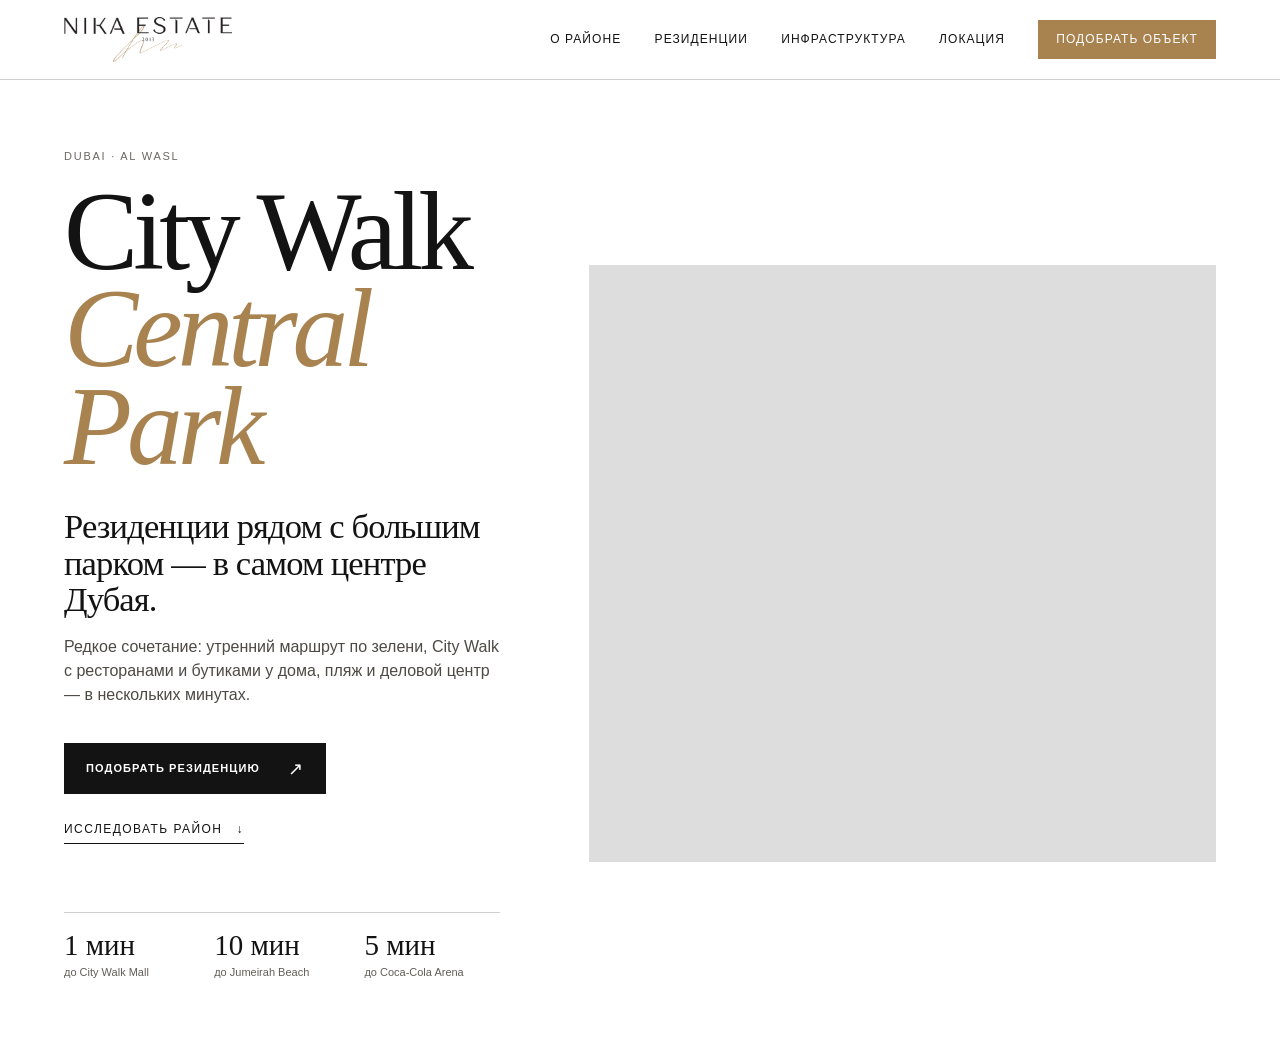
==== index.html @ 2b3dba14 "Publish City Walk + Central Park landing" ====
<html lang="ru"><head>
  <meta charset="UTF-8">
  <meta name="viewport" content="width=device-width, initial-scale=1.0">
  <meta name="description" content="City Walk + Central Park — подбор резиденций в центре Дубая от Nika Estate.">
  <title>City Walk + Central Park — Nika Estate</title>
  <style>@import url("https://fonts.googleapis.com/css2?family=Cormorant+Garamond:ital,wght@0,400;0,600;1,400&family=Inter:wght@400;600&display=swap");@font-face{font-family:Inter;src:url("assets/fonts/inter-regular.ttf") format("truetype");font-weight:400;font-display:swap}@font-face{font-family:Inter;src:url("assets/fonts/inter-semibold.ttf") format("truetype");font-weight:600;font-display:swap}@font-face{font-family:Cormorant;src:url("assets/fonts/cormorant-garamond-regular.ttf") format("truetype");font-weight:400;font-display:swap}@font-face{font-family:Cormorant;src:url("assets/fonts/cormorant-garamond-semibold.ttf") format("truetype");font-weight:600;font-display:swap}
:root{--ink:#131313;--paper:#fff;--sand:#f5f2ed;--gold:#a88350;--line:rgba(19,19,19,.2);--serif:Cormorant,Georgia,serif;--sans:Inter,Arial,sans-serif}*{box-sizing:border-box}html{scroll-behavior:smooth}body{margin:0;background:var(--paper);color:var(--ink);font-family:var(--sans);font-size:16px;line-height:1.5}.sr-only{position:absolute;width:1px;height:1px;margin:-1px;overflow:hidden;clip:rect(0,0,0,0)}.skip-link{position:fixed;top:-80px;left:20px;background:#000;color:#fff;padding:10px;z-index:1000}.skip-link:focus{top:20px}.site-header{height:80px;padding:0 clamp(22px,5vw,82px);border-bottom:1px solid var(--line);display:flex;align-items:center;justify-content:space-between;position:sticky;top:0;background:rgba(255,255,255,.96);backdrop-filter:blur(10px);z-index:20}.brand img{display:block;width:168px;height:auto}.site-nav{display:flex;align-items:center;gap:clamp(20px,2.6vw,42px)}.site-nav a{font-size:12px;line-height:1.1;color:var(--ink);text-decoration:none;text-transform:uppercase;letter-spacing:.09em}.site-nav .nav-cta{padding:13px 18px;background:var(--gold);color:#fff}.menu-toggle{display:none;background:transparent;border:0;width:44px;height:44px;padding:10px;cursor:pointer}.menu-toggle span:not(.sr-only){display:block;width:24px;height:1px;background:#111;margin:6px 0}.section-shell{padding-left:clamp(22px,5vw,82px);padding-right:clamp(22px,5vw,82px)}.hero{min-height:calc(100vh - 80px);display:grid;grid-template-columns:minmax(360px,.82fr) 1.18fr;gap:clamp(40px,7vw,124px);align-items:center;padding-top:68px;padding-bottom:68px}.eyebrow{font-size:11px;letter-spacing:.16em;text-transform:uppercase;margin:0 0 18px;color:#6c6863}.hero h1,.intro h2,.residences h2,.lifestyle h2,.family h2,.location h2,.consultation h2{font-family:var(--serif);font-weight:400;letter-spacing:-.045em;margin:0;line-height:.88}.hero h1{font-size:clamp(68px,8.7vw,156px)}h1 em,h2 em{font-style:italic;font-weight:400;color:var(--gold)}.hero-lead{font-family:var(--serif);font-size:clamp(27px,2.7vw,45px);line-height:1.05;max-width:650px;margin:32px 0 18px;letter-spacing:-.025em}.hero-text{max-width:510px;color:#4d4a46;margin:0}.hero-actions{display:flex;align-items:center;flex-wrap:wrap;gap:26px;margin-top:36px}.button{border:1px solid var(--ink);padding:16px 21px;display:inline-flex;gap:28px;align-items:center;justify-content:space-between;text-transform:uppercase;letter-spacing:.1em;font-size:11px;font-weight:600;text-decoration:none;transition:.25s}.button span{font-size:18px;font-weight:400;line-height:0}.button-dark{color:#fff;background:var(--ink)}.button-dark:hover{background:var(--gold);border-color:var(--gold)}.button-outline{color:var(--ink);background:transparent}.button-outline:hover{background:var(--ink);color:#fff}.text-link{font-size:12px;text-transform:uppercase;letter-spacing:.12em;text-decoration:none;color:var(--ink);border-bottom:1px solid var(--ink);padding-bottom:5px;display:inline-flex;gap:14px}.hero-facts{border-top:1px solid var(--line);display:grid;grid-template-columns:repeat(3,1fr);gap:15px;padding-top:17px;margin:68px 0 0;max-width:590px}.hero-facts div{padding-right:10px}.hero-facts dt{font-family:var(--serif);font-size:29px;line-height:1.1}.hero-facts dd{margin:4px 0 0;font-size:11px;color:#625e58;line-height:1.25}.hero-media{aspect-ratio:1.05/1;position:relative;overflow:hidden;background:#ddd}.hero-image{position:absolute;inset:0;margin:0;opacity:0;transition:opacity .6s ease}.hero-image.is-active{opacity:1}.hero-image img,.quote-image img,.lifestyle-image img,.family-image img{width:100%;height:100%;display:block;object-fit:cover}.image-counter{position:absolute;bottom:28px;left:30px;color:#fff;display:flex;align-items:center;gap:10px;font-family:var(--serif);font-size:19px;text-shadow:0 1px 12px #000}.image-counter i{width:45px;height:1px;background:#fff}.gallery-controls{position:absolute;right:20px;bottom:20px;display:flex;gap:7px}.gallery-button{border:0;background:#fff;color:#111;width:48px;height:48px;font-size:22px;cursor:pointer;transition:.2s}.gallery-button:hover{background:var(--gold);color:#fff}.quick-links{border-top:1px solid var(--line);border-bottom:1px solid var(--line);display:grid;grid-template-columns:repeat(4,1fr);padding:0 clamp(22px,5vw,82px)}.quick-links a{min-height:98px;border-right:1px solid var(--line);padding:20px 20px 20px 0;display:flex;gap:11px;align-items:flex-end;color:var(--ink);text-decoration:none;font-size:13px}.quick-links a:first-child{border-left:1px solid var(--line);padding-left:20px}.quick-links span{color:var(--gold);align-self:flex-start;font-family:var(--serif);font-size:20px}.quick-links b{margin-left:auto;font-size:18px;font-weight:400}.intro{display:grid;grid-template-columns:25% 1fr;gap:20px;padding-top:150px;padding-bottom:150px}.section-index{font-family:var(--serif);font-size:25px;line-height:1;color:var(--gold)}.section-index span{font-family:var(--sans);font-size:10px;letter-spacing:.14em;text-transform:uppercase;color:#6c6863;margin-left:8px}.intro-content h2{font-size:clamp(54px,6.5vw,105px);max-width:980px}.intro-columns{display:grid;grid-template-columns:1fr 1fr;gap:40px;max-width:760px;margin:46px 0 36px}.intro-columns p{margin:0;font-size:16px;color:#4d4a46}.visual-quote{background:var(--sand);display:grid;grid-template-columns:1.15fr .85fr;padding:0}.quote-image{min-height:620px}.quote-copy{padding:clamp(50px,8vw,125px) clamp(27px,6vw,108px);display:flex;flex-direction:column;justify-content:center}.quote-copy blockquote{font-family:var(--serif);font-size:clamp(36px,4vw,62px);line-height:.98;letter-spacing:-.035em;margin:0 0 30px}.quote-copy>p:last-child{max-width:390px;color:#57524c}.residences{padding-top:150px;padding-bottom:130px}.section-topline{display:grid;grid-template-columns:25% 1fr;gap:20px;margin-bottom:50px}.section-topline>p{max-width:510px;margin:0;color:#4d4a46;font-size:15px}.residences-heading{display:flex;align-items:flex-end;justify-content:space-between;gap:25px;margin-bottom:60px}.residences h2{font-size:clamp(56px,7vw,112px)}.residence-list{border-top:1px solid var(--ink)}.residence-card{border-bottom:1px solid var(--line)}.residence-toggle{width:100%;border:0;background:#fff;padding:24px 2px;display:grid;grid-template-columns:9% 1fr auto;align-items:center;text-align:left;color:var(--ink);cursor:pointer}.residence-number{font-family:var(--serif);font-size:23px;color:var(--gold)}.residence-name{font-family:var(--serif);font-size:clamp(32px,3.7vw,55px);letter-spacing:-.035em}.residence-arrow{font-size:28px;transform:rotate(-45deg);transition:.25s}.open .residence-arrow{transform:rotate(0)}.residence-details{display:none;grid-template-columns:1.2fr 1fr auto;gap:38px;padding:0 0 31px 9%;color:#504c47}.open .residence-details{display:grid}.residence-details p{margin:0;max-width:435px}.residence-details ul{margin:0;padding:0;list-style:none;font-size:13px}.residence-details li{padding:0 0 9px 15px;position:relative}.residence-details li:before{content:'—';position:absolute;left:0;color:var(--gold)}.residence-details a{font-size:11px;text-transform:uppercase;letter-spacing:.12em;align-self:start;color:var(--ink);text-decoration:none;border-bottom:1px solid var(--ink);padding-bottom:5px;white-space:nowrap}.availability-note{font-size:12px;color:#716c65;margin:24px 0 0;max-width:540px}.lifestyle{background:var(--ink);color:#fff;display:grid;grid-template-columns:1fr 1fr}.lifestyle-image{min-height:750px}.lifestyle-panel{padding:clamp(48px,7vw,116px) clamp(22px,7vw,116px)}.lifestyle-panel .section-index span{color:#b8b4ae}.lifestyle h2{font-size:clamp(55px,5.4vw,88px);margin:73px 0 29px}.lifestyle-panel>p{color:#d4d0ca;max-width:480px}.amenity-grid{border-top:1px solid rgba(255,255,255,.3);margin-top:58px}.amenity-grid>div{display:grid;grid-template-columns:40px 1fr;column-gap:12px;padding:17px 0;border-bottom:1px solid rgba(255,255,255,.3)}.amenity-grid span{font-family:var(--serif);color:#d3b585;font-size:21px;grid-row:span 2}.amenity-grid b{font-weight:400;font-size:15px}.amenity-grid p{grid-column:2;margin:5px 0 0;font-size:12px;color:#c7c2bd;line-height:1.45}.family{display:grid;grid-template-columns:.95fr 1.05fr;gap:clamp(40px,8vw,130px);padding-top:150px;padding-bottom:150px;align-items:center}.family h2{font-size:clamp(56px,6vw,98px);margin:0 0 32px}.family-copy>p:not(.eyebrow){max-width:470px;color:#4d4a46}.family-copy .text-link{margin-top:25px}.family-image{aspect-ratio:1/.88}.location{background:var(--sand);padding-top:120px;padding-bottom:0}.location-title h2{font-size:clamp(55px,6vw,100px);max-width:850px}.journey-grid{display:grid;grid-template-columns:repeat(4,1fr);margin:70px 0 80px;border-top:1px solid var(--line);border-bottom:1px solid var(--line)}.journey-grid article{min-height:160px;border-right:1px solid var(--line);padding:19px}.journey-grid article:first-child{border-left:1px solid var(--line)}.journey-grid span{font-family:var(--serif);color:var(--gold);font-size:21px;display:block;margin-bottom:25px}.journey-grid strong{display:block;font-family:var(--serif);font-size:29px;line-height:1}.journey-grid p{font-size:12px;margin:6px 0 0;color:#5c5751}.location-map{height:440px;position:relative;overflow:hidden;background:#d4d0c8;margin:0;color:var(--ink);isolation:isolate;background-image:linear-gradient(30deg,transparent 48%,rgba(255,255,255,.32) 49%,rgba(255,255,255,.32) 51%,transparent 52%),linear-gradient(115deg,transparent 49%,rgba(255,255,255,.27) 50%,rgba(255,255,255,.27) 51%,transparent 52%)}.map-orbit{position:absolute;border:1px solid rgba(19,19,19,.25);border-radius:50%;z-index:-1}.orbit-one{width:480px;height:480px;left:29%;top:-87px}.orbit-two{width:770px;height:770px;left:13%;top:-233px}.map-point{position:absolute;font-size:11px;letter-spacing:.08em;text-transform:uppercase;text-align:center}.map-point:after{content:'';width:5px;height:5px;border-radius:100%;background:var(--gold);display:block;margin:9px auto}.map-point.central{left:47%;top:41%;font-family:var(--serif);font-size:31px;letter-spacing:-.03em;text-transform:none;line-height:.95}.map-point.central i{width:24px;height:24px;border:1px solid var(--gold);border-radius:50%;display:block;margin:15px auto}.map-point.central:after{display:none}.map-point.downtown{top:12%;left:61%}.map-point.difc{top:30%;left:75%}.map-point.beach{top:59%;left:18%}.map-point.airport{top:70%;left:69%}.map-caption{position:absolute;bottom:17px;left:20px;font-size:10px;color:#5e5a54}.consultation{display:grid;grid-template-columns:1fr .82fr;gap:clamp(40px,8vw,160px);padding-top:150px;padding-bottom:150px}.consultation h2{font-size:clamp(54px,5.5vw,90px);margin-bottom:36px}.consultation-intro>p:not(.eyebrow){max-width:520px;color:#4d4a46}.consultation-list{padding:28px 0 0;margin:35px 0 0;border-top:1px solid var(--line);list-style:none;max-width:510px}.consultation-list li{border-bottom:1px solid var(--line);padding:12px 0;font-size:13px}.consultation-list li:before{content:'↘';color:var(--gold);margin-right:11px}.request-form{background:var(--sand);padding:clamp(28px,4vw,55px);align-self:start}.form-label{font-family:var(--serif);font-size:36px;letter-spacing:-.03em;margin:0 0 32px}.request-form label{font-size:11px;letter-spacing:.1em;text-transform:uppercase;display:block;margin:17px 0;color:#625d57}.request-form input,.request-form select{font-family:var(--sans);font-size:15px;color:var(--ink);width:100%;display:block;border:0;border-bottom:1px solid var(--line);background:transparent;padding:12px 0 10px;border-radius:0;outline:none}.request-form input:focus,.request-form select:focus{border-bottom-color:var(--gold)}.request-form select{appearance:auto}.form-submit{width:100%;border:0;margin-top:28px;cursor:pointer}.form-note{font-size:10px;color:#77716a;line-height:1.4;margin:17px 0 0}.form-success{min-height:24px;margin:16px 0 0;color:#71603d;font-size:13px}.site-footer{border-top:1px solid var(--line);padding:35px clamp(22px,5vw,82px);display:grid;grid-template-columns:1fr 1fr auto;gap:20px;align-items:center}.site-footer img{width:170px}.site-footer p{font-size:12px;color:#625d57;margin:0}.site-footer a{font-size:11px;text-transform:uppercase;letter-spacing:.12em;color:var(--ink);text-decoration:none}.mobile-request{display:none}
@media(max-width:900px){.site-header{height:68px}.site-nav{gap:18px}.site-nav a{font-size:10px}.hero{grid-template-columns:1fr;gap:42px;padding-top:40px}.hero-copy{order:2}.hero-media{order:1;aspect-ratio:1.1/1}.hero-facts{margin-top:44px}.intro,.section-topline{grid-template-columns:1fr;gap:28px}.intro{padding-top:100px;padding-bottom:100px}.visual-quote,.lifestyle,.family,.consultation{grid-template-columns:1fr}.quote-image{min-height:440px}.quote-copy{min-height:450px}.lifestyle-image{min-height:510px}.lifestyle-panel{padding-top:80px;padding-bottom:80px}.family{padding-top:100px;padding-bottom:100px}.family-copy{order:2}.family-image{order:1}.residences{padding-top:100px;padding-bottom:100px}.section-topline{margin-bottom:38px}.residence-details{grid-template-columns:1fr 1fr;padding-left:9%;padding-right:10px}.residence-details a{grid-column:1/-1}.journey-grid{grid-template-columns:1fr 1fr}.journey-grid article:nth-child(3){border-left:1px solid var(--line)}.consultation{padding-top:100px;padding-bottom:100px}.site-footer{grid-template-columns:1fr auto}.site-footer p{display:none}}
@media(max-width:640px){body{padding-bottom:67px}.site-header{padding:0 20px}.brand img{width:138px}.menu-toggle{display:block}.site-nav{position:absolute;left:0;right:0;top:67px;background:#fff;border-bottom:1px solid var(--line);display:none;padding:20px;flex-direction:column;align-items:stretch;gap:0}.site-nav.is-open{display:flex}.site-nav a{padding:14px 0;border-bottom:1px solid var(--line);font-size:11px}.site-nav .nav-cta{text-align:center;margin-top:15px;border:0}.section-shell{padding-left:20px;padding-right:20px}.hero{min-height:auto;padding-top:22px;padding-bottom:65px;gap:31px}.hero-media{margin:0 -20px;aspect-ratio:.95/1}.hero-copy{display:flex;flex-direction:column}.hero-copy .eyebrow{order:-1}.hero h1{font-size:70px}.hero-lead{font-size:31px;margin-top:25px}.hero-text{font-size:14px;line-height:1.5}.hero-actions{margin-top:27px;gap:20px}.button{width:100%;padding:16px 18px}.text-link{font-size:10px}.hero-facts{margin-top:37px}.hero-facts dt{font-size:25px}.hero-facts dd{font-size:10px}.image-counter{left:21px;bottom:19px}.gallery-controls{right:13px;bottom:13px}.gallery-button{width:44px;height:44px}.quick-links{display:flex;overflow-x:auto;padding:0 20px;scroll-snap-type:x mandatory}.quick-links a{flex:0 0 185px;min-height:85px;scroll-snap-align:start;padding:15px 16px!important;border-left:1px solid var(--line)}.quick-links a:last-child{border-right:1px solid var(--line)}.intro{padding-top:76px;padding-bottom:76px}.section-index{font-size:22px}.intro-content h2{font-size:54px;line-height:.91}.intro-columns{grid-template-columns:1fr;gap:19px;margin:31px 0}.intro-columns p{font-size:14px}.quote-image{min-height:340px}.quote-copy{padding:60px 20px;min-height:390px}.quote-copy blockquote{font-size:39px}.residences{padding-top:76px;padding-bottom:76px}.residences-heading{display:block;margin-bottom:36px}.residences h2{font-size:57px;margin-bottom:28px}.residence-toggle{grid-template-columns:47px 1fr auto;padding:19px 0}.residence-number{font-size:19px}.residence-name{font-size:31px}.residence-arrow{font-size:24px}.residence-details{grid-template-columns:1fr;padding:0 6px 24px 47px;gap:15px;font-size:14px}.residence-details ul{font-size:12px}.availability-note{font-size:11px}.lifestyle-image{min-height:370px}.lifestyle-panel{padding:72px 20px}.lifestyle h2{font-size:57px;line-height:.9;margin-top:55px}.lifestyle-panel>p{font-size:14px}.amenity-grid{margin-top:38px}.family{padding-top:77px;padding-bottom:77px;gap:34px}.family h2{font-size:57px}.family-copy>p:not(.eyebrow){font-size:14px}.family-image{aspect-ratio:1/.93}.location{padding-top:78px}.location-title h2{font-size:56px}.journey-grid{margin:42px 0 45px}.journey-grid article{min-height:138px;padding:16px}.journey-grid span{margin-bottom:19px}.journey-grid strong{font-size:25px}.journey-grid p{font-size:11px}.location-map{height:355px;margin:0 -20px}.orbit-one{width:350px;height:350px;left:4%;top:-25px}.orbit-two{width:590px;height:590px;left:-29%;top:-130px}.map-point.central{left:39%;top:42%;font-size:26px}.map-point.downtown{left:60%;top:14%}.map-point.difc{left:79%;top:30%}.map-point.beach{left:12%;top:61%}.map-point.airport{left:71%;top:72%}.consultation{padding-top:77px;padding-bottom:77px;gap:42px}.consultation h2{font-size:55px}.consultation-intro>p:not(.eyebrow){font-size:14px}.request-form{margin:0 -2px;padding:28px 22px}.form-label{font-size:32px}.site-footer{padding:28px 20px}.site-footer img{width:146px}.mobile-request{position:fixed;bottom:0;left:0;right:0;height:67px;display:flex;align-items:center;justify-content:space-between;padding:0 20px;background:#171717;color:#fff;text-decoration:none;text-transform:uppercase;font-size:10px;font-weight:600;letter-spacing:.12em;z-index:30}.mobile-request b{font-size:19px;color:#d3b585;font-weight:400}}
</style>
</head>
<body>
  <a class="skip-link" href="#content">К содержанию</a>
  <header class="site-header">
    <a class="brand" href="#top" aria-label="Nika Estate — на главную"><img src="[data-uri]" alt="Nika Estate"></a>
    <button class="menu-toggle" type="button" aria-expanded="false" aria-controls="site-nav"><span></span><span></span><span class="sr-only">Открыть меню</span></button>
    <nav id="site-nav" class="site-nav" aria-label="Навигация по странице">
      <a href="#about">О районе</a><a href="#residences">Резиденции</a><a href="#lifestyle">Инфраструктура</a><a href="#location">Локация</a><a class="nav-cta" href="#request">Подобрать объект</a>
    </nav>
  </header>
  <main id="content">
    <section id="top" class="hero section-shell">
      <div class="hero-copy">
        <p class="eyebrow">Dubai · Al Wasl</p>
        <h1>City Walk<br><em>Central Park</em></h1>
        <p class="hero-lead">Резиденции рядом с большим парком — в самом центре Дубая.</p>
        <p class="hero-text">Редкое сочетание: утренний маршрут по зелени, City Walk с ресторанами и бутиками у дома, пляж и деловой центр — в нескольких минутах.</p>
        <div class="hero-actions"><a class="button button-dark" href="#request">Подобрать резиденцию <span>↗</span></a><a class="text-link" href="#about">Исследовать район <span>↓</span></a></div>
        <dl class="hero-facts"><div><dt>1 мин</dt><dd>до City Walk Mall</dd></div><div><dt>10 мин</dt><dd>до Jumeirah Beach</dd></div><div><dt>5 мин</dt><dd>до Coca-Cola Arena</dd></div></dl>
      </div>
      <div class="hero-media" aria-label="Галерея Central Park">
        <figure class="hero-image is-active"><img src="[data-uri][Truncated]
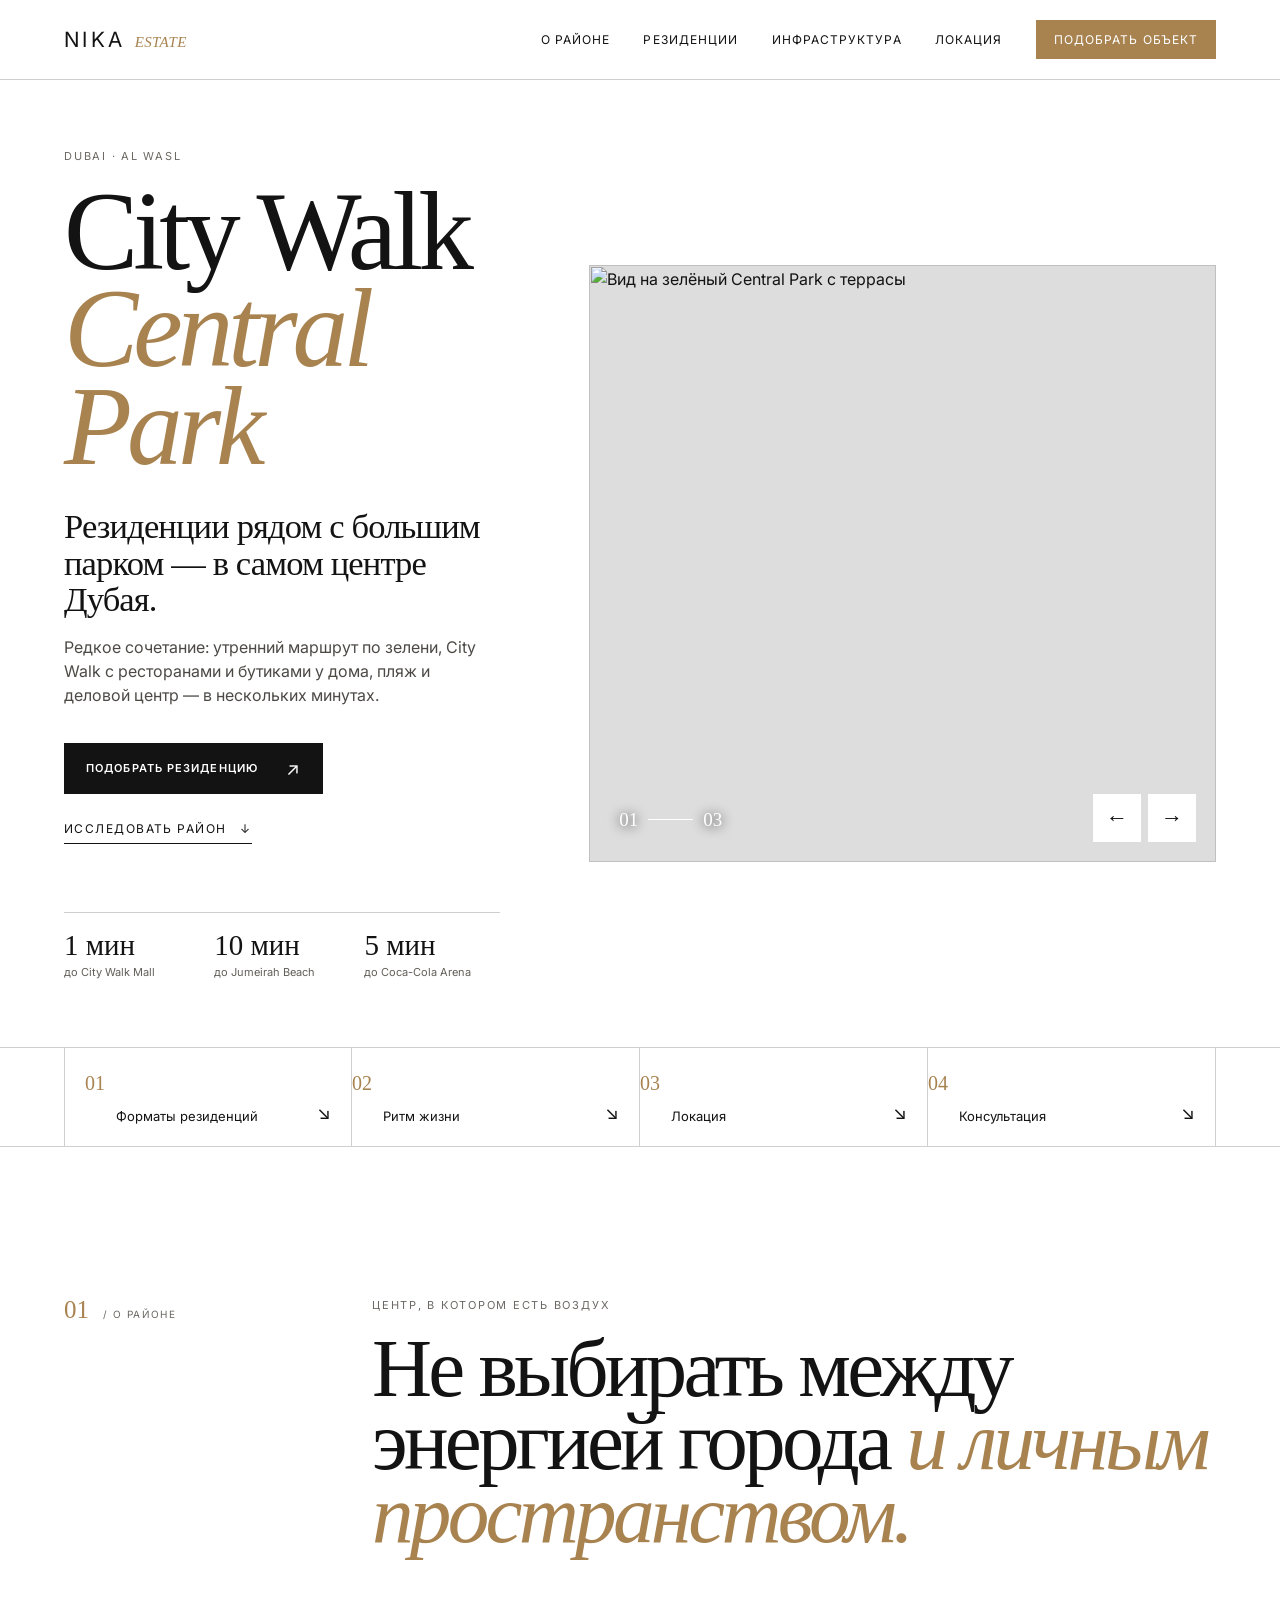
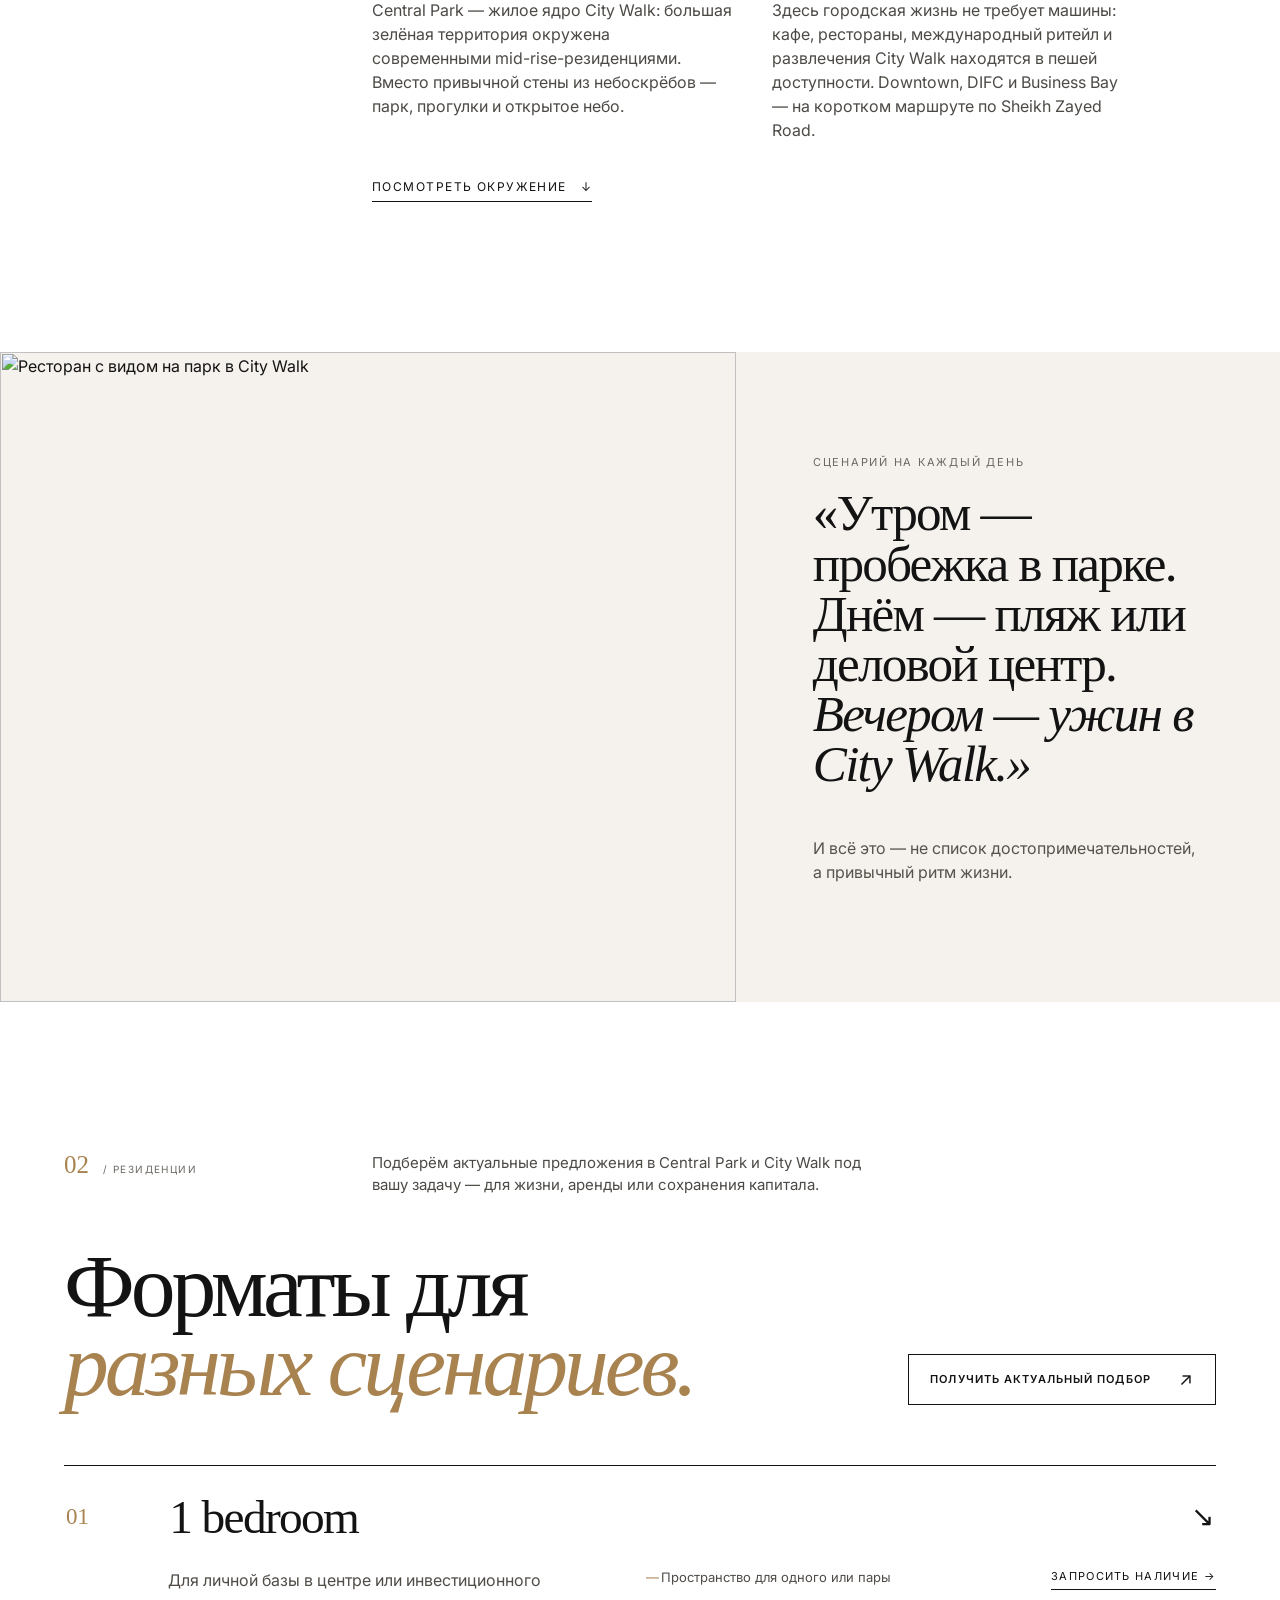
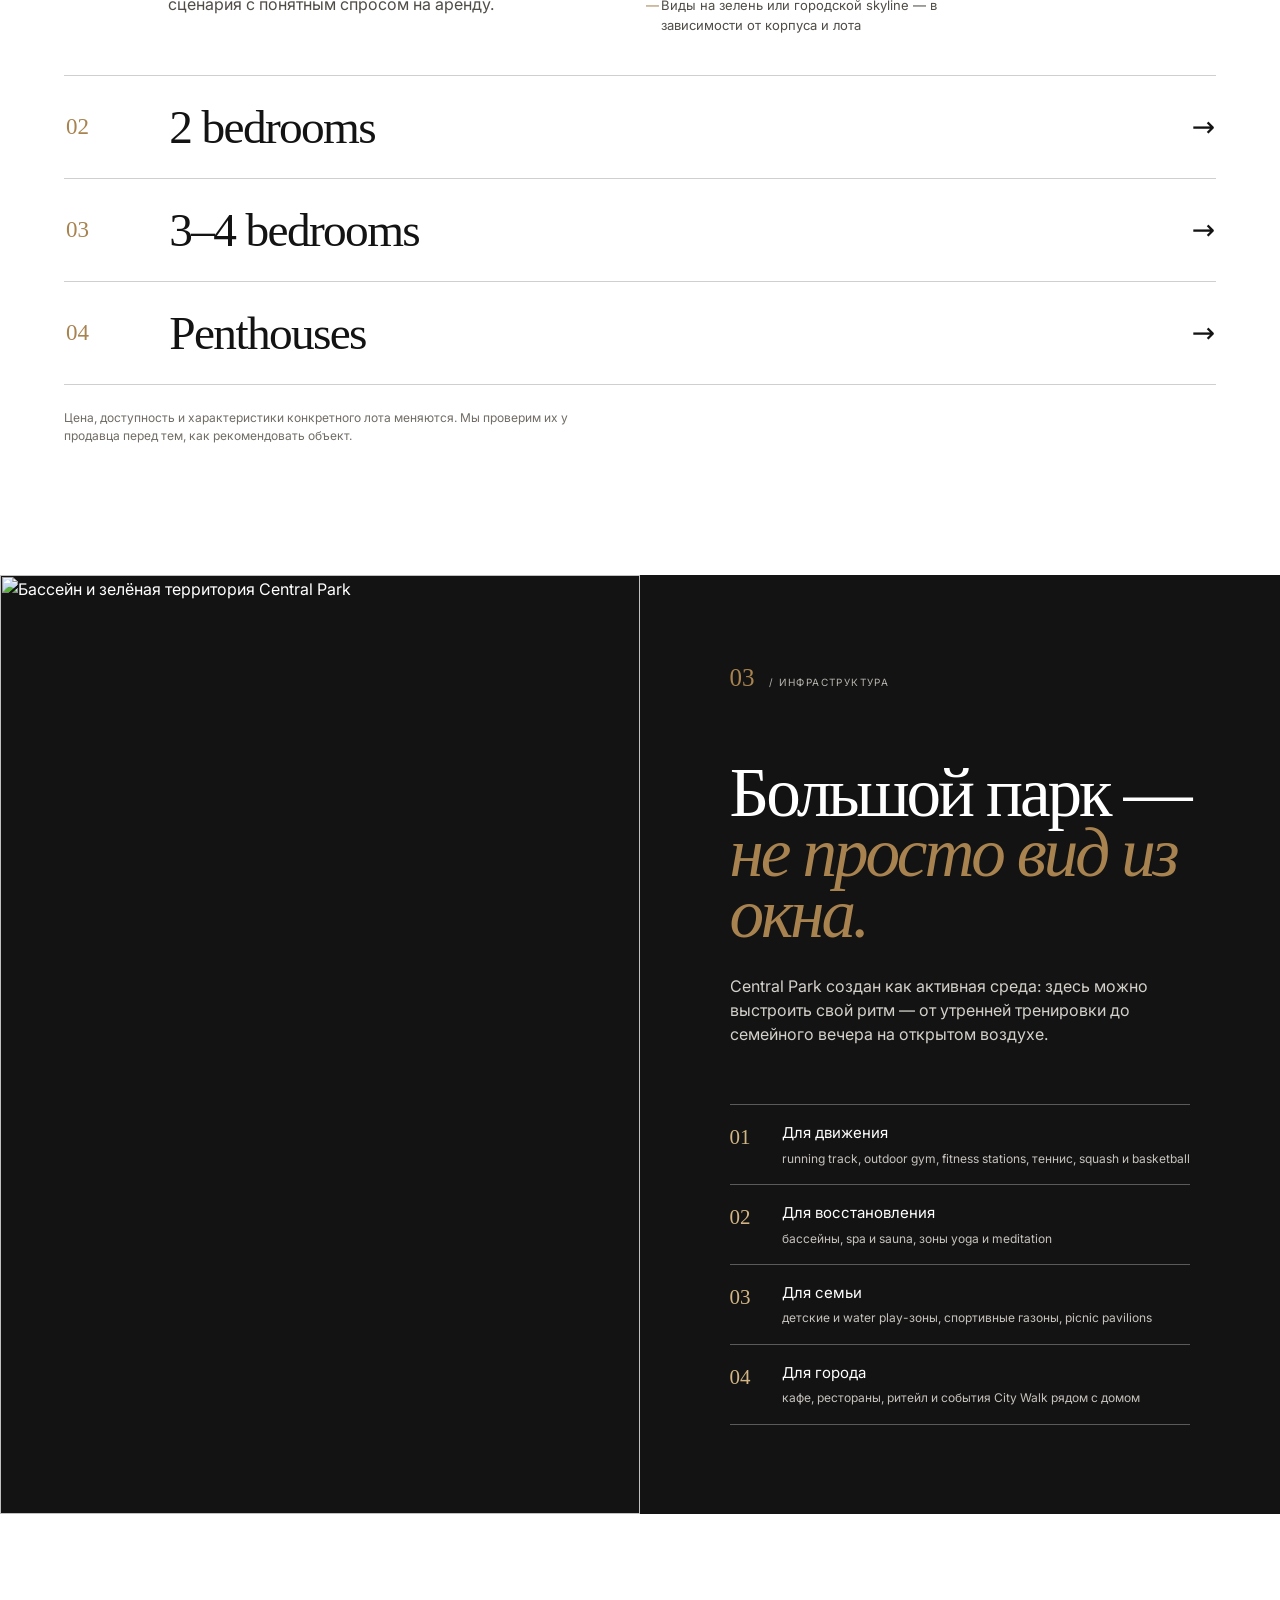
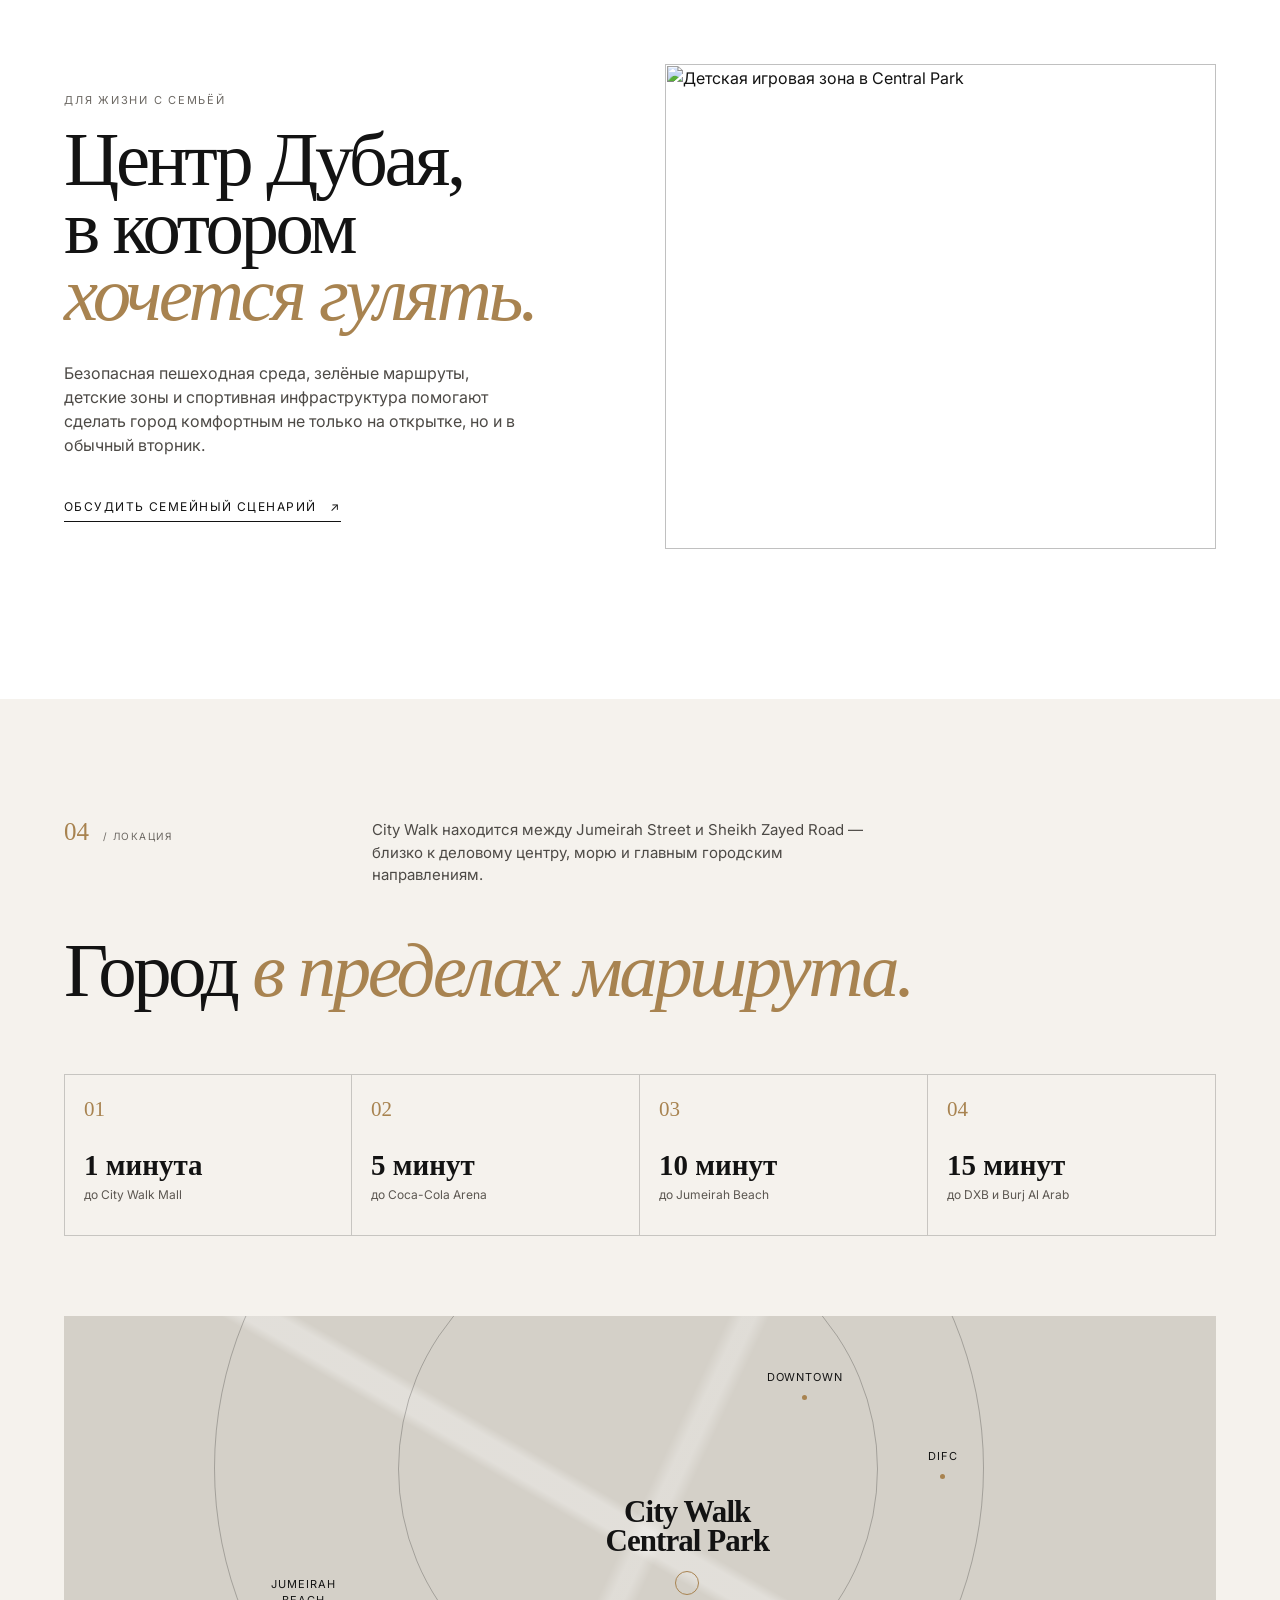
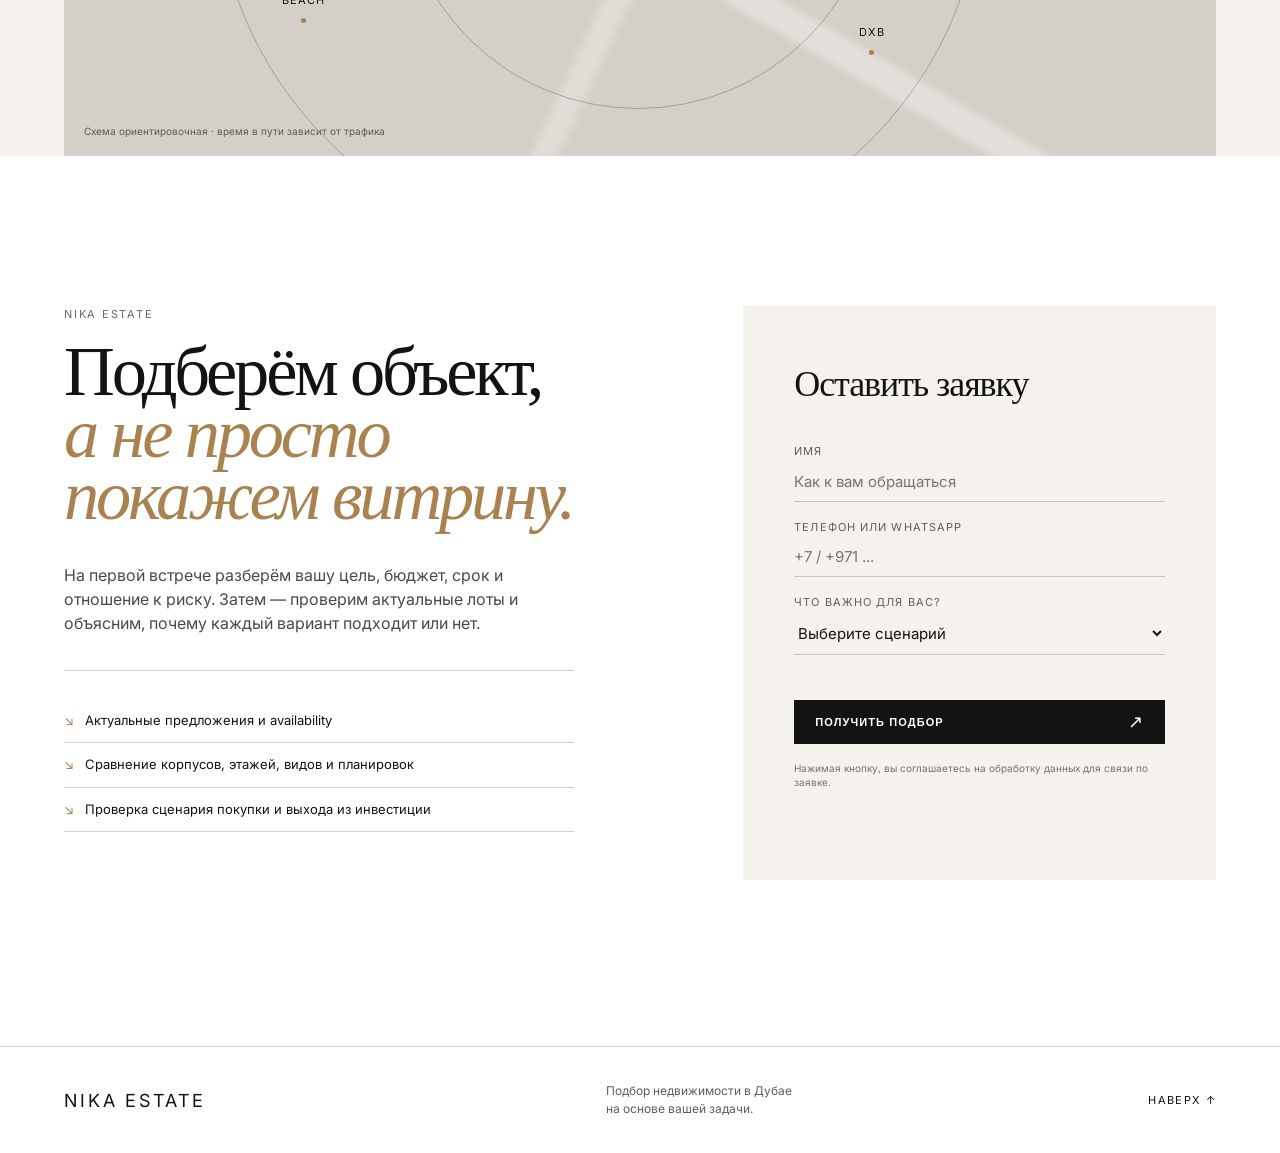
==== commit 0c7f44f1: "Fix published landing visuals" ====
--- a/index.html
+++ b/index.html
@@ -3,8 +3,7 @@
   <meta name="viewport" content="width=device-width, initial-scale=1.0">
   <meta name="description" content="City Walk + Central Park — подбор резиденций в центре Дубая от Nika Estate.">
   <title>City Walk + Central Park — Nika Estate</title>
-  <style>@import url("https://fonts.googleapis.com/css2?family=Cormorant+Garamond:ital,wght@0,400;0,600;1,400&family=Inter:wght@400;600&display=swap");@font-face{font-family:Inter;src:url("assets/fonts/inter-regular.ttf") format("truetype");font-weight:400;font-display:swap}@font-face{font-family:Inter;src:url("assets/fonts/inter-semibold.ttf") format("truetype");font-weight:600;font-display:swap}@font-face{font-family:Cormorant;src:url("assets/fonts/cormorant-garamond-regular.ttf") format("truetype");font-weight:400;font-display:swap}@font-face{font-family:Cormorant;src:url("assets/fonts/cormorant-garamond-semibold.ttf") format("truetype");font-weight:600;font-display:swap}
-:root{--ink:#131313;--paper:#fff;--sand:#f5f2ed;--gold:#a88350;--line:rgba(19,19,19,.2);--serif:Cormorant,Georgia,serif;--sans:Inter,Arial,sans-serif}*{box-sizing:border-box}html{scroll-behavior:smooth}body{margin:0;background:var(--paper);color:var(--ink);font-family:var(--sans);font-size:16px;line-height:1.5}.sr-only{position:absolute;width:1px;height:1px;margin:-1px;overflow:hidden;clip:rect(0,0,0,0)}.skip-link{position:fixed;top:-80px;left:20px;background:#000;color:#fff;padding:10px;z-index:1000}.skip-link:focus{top:20px}.site-header{height:80px;padding:0 clamp(22px,5vw,82px);border-bottom:1px solid var(--line);display:flex;align-items:center;justify-content:space-between;position:sticky;top:0;background:rgba(255,255,255,.96);backdrop-filter:blur(10px);z-index:20}.brand img{display:block;width:168px;height:auto}.site-nav{display:flex;align-items:center;gap:clamp(20px,2.6vw,42px)}.site-nav a{font-size:12px;line-height:1.1;color:var(--ink);text-decoration:none;text-transform:uppercase;letter-spacing:.09em}.site-nav .nav-cta{padding:13px 18px;background:var(--gold);color:#fff}.menu-toggle{display:none;background:transparent;border:0;width:44px;height:44px;padding:10px;cursor:pointer}.menu-toggle span:not(.sr-only){display:block;width:24px;height:1px;background:#111;margin:6px 0}.section-shell{padding-left:clamp(22px,5vw,82px);padding-right:clamp(22px,5vw,82px)}.hero{min-height:calc(100vh - 80px);display:grid;grid-template-columns:minmax(360px,.82fr) 1.18fr;gap:clamp(40px,7vw,124px);align-items:center;padding-top:68px;padding-bottom:68px}.eyebrow{font-size:11px;letter-spacing:.16em;text-transform:uppercase;margin:0 0 18px;color:#6c6863}.hero h1,.intro h2,.residences h2,.lifestyle h2,.family h2,.location h2,.consultation h2{font-family:var(--serif);font-weight:400;letter-spacing:-.045em;margin:0;line-height:.88}.hero h1{font-size:clamp(68px,8.7vw,156px)}h1 em,h2 em{font-style:italic;font-weight:400;color:var(--gold)}.hero-lead{font-family:var(--serif);font-size:clamp(27px,2.7vw,45px);line-height:1.05;max-width:650px;margin:32px 0 18px;letter-spacing:-.025em}.hero-text{max-width:510px;color:#4d4a46;margin:0}.hero-actions{display:flex;align-items:center;flex-wrap:wrap;gap:26px;margin-top:36px}.button{border:1px solid var(--ink);padding:16px 21px;display:inline-flex;gap:28px;align-items:center;justify-content:space-between;text-transform:uppercase;letter-spacing:.1em;font-size:11px;font-weight:600;text-decoration:none;transition:.25s}.button span{font-size:18px;font-weight:400;line-height:0}.button-dark{color:#fff;background:var(--ink)}.button-dark:hover{background:var(--gold);border-color:var(--gold)}.button-outline{color:var(--ink);background:transparent}.button-outline:hover{background:var(--ink);color:#fff}.text-link{font-size:12px;text-transform:uppercase;letter-spacing:.12em;text-decoration:none;color:var(--ink);border-bottom:1px solid var(--ink);padding-bottom:5px;display:inline-flex;gap:14px}.hero-facts{border-top:1px solid var(--line);display:grid;grid-template-columns:repeat(3,1fr);gap:15px;padding-top:17px;margin:68px 0 0;max-width:590px}.hero-facts div{padding-right:10px}.hero-facts dt{font-family:var(--serif);font-size:29px;line-height:1.1}.hero-facts dd{margin:4px 0 0;font-size:11px;color:#625e58;line-height:1.25}.hero-media{aspect-ratio:1.05/1;position:relative;overflow:hidden;background:#ddd}.hero-image{position:absolute;inset:0;margin:0;opacity:0;transition:opacity .6s ease}.hero-image.is-active{opacity:1}.hero-image img,.quote-image img,.lifestyle-image img,.family-image img{width:100%;height:100%;display:block;object-fit:cover}.image-counter{position:absolute;bottom:28px;left:30px;color:#fff;display:flex;align-items:center;gap:10px;font-family:var(--serif);font-size:19px;text-shadow:0 1px 12px #000}.image-counter i{width:45px;height:1px;background:#fff}.gallery-controls{position:absolute;right:20px;bottom:20px;display:flex;gap:7px}.gallery-button{border:0;background:#fff;color:#111;width:48px;height:48px;font-size:22px;cursor:pointer;transition:.2s}.gallery-button:hover{background:var(--gold);color:#fff}.quick-links{border-top:1px solid var(--line);border-bottom:1px solid var(--line);display:grid;grid-template-columns:repeat(4,1fr);padding:0 clamp(22px,5vw,82px)}.quick-links a{min-height:98px;border-right:1px solid var(--line);padding:20px 20px 20px 0;display:flex;gap:11px;align-items:flex-end;color:var(--ink);text-decoration:none;font-size:13px}.quick-links a:first-child{border-left:1px solid var(--line);padding-left:20px}.quick-links span{color:var(--gold);align-self:flex-start;font-family:var(--serif);font-size:20px}.quick-links b{margin-left:auto;font-size:18px;font-weight:400}.intro{display:grid;grid-template-columns:25% 1fr;gap:20px;padding-top:150px;padding-bottom:150px}.section-index{font-family:var(--serif);font-size:25px;line-height:1;color:var(--gold)}.section-index span{font-family:var(--sans);font-size:10px;letter-spacing:.14em;text-transform:uppercase;color:#6c6863;margin-left:8px}.intro-content h2{font-size:clamp(54px,6.5vw,105px);max-width:980px}.intro-columns{display:grid;grid-template-columns:1fr 1fr;gap:40px;max-width:760px;margin:46px 0 36px}.intro-columns p{margin:0;font-size:16px;color:#4d4a46}.visual-quote{background:var(--sand);display:grid;grid-template-columns:1.15fr .85fr;padding:0}.quote-image{min-height:620px}.quote-copy{padding:clamp(50px,8vw,125px) clamp(27px,6vw,108px);display:flex;flex-direction:column;justify-content:center}.quote-copy blockquote{font-family:var(--serif);font-size:clamp(36px,4vw,62px);line-height:.98;letter-spacing:-.035em;margin:0 0 30px}.quote-copy>p:last-child{max-width:390px;color:#57524c}.residences{padding-top:150px;padding-bottom:130px}.section-topline{display:grid;grid-template-columns:25% 1fr;gap:20px;margin-bottom:50px}.section-topline>p{max-width:510px;margin:0;color:#4d4a46;font-size:15px}.residences-heading{display:flex;align-items:flex-end;justify-content:space-between;gap:25px;margin-bottom:60px}.residences h2{font-size:clamp(56px,7vw,112px)}.residence-list{border-top:1px solid var(--ink)}.residence-card{border-bottom:1px solid var(--line)}.residence-toggle{width:100%;border:0;background:#fff;padding:24px 2px;display:grid;grid-template-columns:9% 1fr auto;align-items:center;text-align:left;color:var(--ink);cursor:pointer}.residence-number{font-family:var(--serif);font-size:23px;color:var(--gold)}.residence-name{font-family:var(--serif);font-size:clamp(32px,3.7vw,55px);letter-spacing:-.035em}.residence-arrow{font-size:28px;transform:rotate(-45deg);transition:.25s}.open .residence-arrow{transform:rotate(0)}.residence-details{display:none;grid-template-columns:1.2fr 1fr auto;gap:38px;padding:0 0 31px 9%;color:#504c47}.open .residence-details{display:grid}.residence-details p{margin:0;max-width:435px}.residence-details ul{margin:0;padding:0;list-style:none;font-size:13px}.residence-details li{padding:0 0 9px 15px;position:relative}.residence-details li:before{content:'—';position:absolute;left:0;color:var(--gold)}.residence-details a{font-size:11px;text-transform:uppercase;letter-spacing:.12em;align-self:start;color:var(--ink);text-decoration:none;border-bottom:1px solid var(--ink);padding-bottom:5px;white-space:nowrap}.availability-note{font-size:12px;color:#716c65;margin:24px 0 0;max-width:540px}.lifestyle{background:var(--ink);color:#fff;display:grid;grid-template-columns:1fr 1fr}.lifestyle-image{min-height:750px}.lifestyle-panel{padding:clamp(48px,7vw,116px) clamp(22px,7vw,116px)}.lifestyle-panel .section-index span{color:#b8b4ae}.lifestyle h2{font-size:clamp(55px,5.4vw,88px);margin:73px 0 29px}.lifestyle-panel>p{color:#d4d0ca;max-width:480px}.amenity-grid{border-top:1px solid rgba(255,255,255,.3);margin-top:58px}.amenity-grid>div{display:grid;grid-template-columns:40px 1fr;column-gap:12px;padding:17px 0;border-bottom:1px solid rgba(255,255,255,.3)}.amenity-grid span{font-family:var(--serif);color:#d3b585;font-size:21px;grid-row:span 2}.amenity-grid b{font-weight:400;font-size:15px}.amenity-grid p{grid-column:2;margin:5px 0 0;font-size:12px;color:#c7c2bd;line-height:1.45}.family{display:grid;grid-template-columns:.95fr 1.05fr;gap:clamp(40px,8vw,130px);padding-top:150px;padding-bottom:150px;align-items:center}.family h2{font-size:clamp(56px,6vw,98px);margin:0 0 32px}.family-copy>p:not(.eyebrow){max-width:470px;color:#4d4a46}.family-copy .text-link{margin-top:25px}.family-image{aspect-ratio:1/.88}.location{background:var(--sand);padding-top:120px;padding-bottom:0}.location-title h2{font-size:clamp(55px,6vw,100px);max-width:850px}.journey-grid{display:grid;grid-template-columns:repeat(4,1fr);margin:70px 0 80px;border-top:1px solid var(--line);border-bottom:1px solid var(--line)}.journey-grid article{min-height:160px;border-right:1px solid var(--line);padding:19px}.journey-grid article:first-child{border-left:1px solid var(--line)}.journey-grid span{font-family:var(--serif);color:var(--gold);font-size:21px;display:block;margin-bottom:25px}.journey-grid strong{display:block;font-family:var(--serif);font-size:29px;line-height:1}.journey-grid p{font-size:12px;margin:6px 0 0;color:#5c5751}.location-map{height:440px;position:relative;overflow:hidden;background:#d4d0c8;margin:0;color:var(--ink);isolation:isolate;background-image:linear-gradient(30deg,transparent 48%,rgba(255,255,255,.32) 49%,rgba(255,255,255,.32) 51%,transparent 52%),linear-gradient(115deg,transparent 49%,rgba(255,255,255,.27) 50%,rgba(255,255,255,.27) 51%,transparent 52%)}.map-orbit{position:absolute;border:1px solid rgba(19,19,19,.25);border-radius:50%;z-index:-1}.orbit-one{width:480px;height:480px;left:29%;top:-87px}.orbit-two{width:770px;height:770px;left:13%;top:-233px}.map-point{position:absolute;font-size:11px;letter-spacing:.08em;text-transform:uppercase;text-align:center}.map-point:after{content:'';width:5px;height:5px;border-radius:100%;background:var(--gold);display:block;margin:9px auto}.map-point.central{left:47%;top:41%;font-family:var(--serif);font-size:31px;letter-spacing:-.03em;text-transform:none;line-height:.95}.map-point.central i{width:24px;height:24px;border:1px solid var(--gold);border-radius:50%;display:block;margin:15px auto}.map-point.central:after{display:none}.map-point.downtown{top:12%;left:61%}.map-point.difc{top:30%;left:75%}.map-point.beach{top:59%;left:18%}.map-point.airport{top:70%;left:69%}.map-caption{position:absolute;bottom:17px;left:20px;font-size:10px;color:#5e5a54}.consultation{display:grid;grid-template-columns:1fr .82fr;gap:clamp(40px,8vw,160px);padding-top:150px;padding-bottom:150px}.consultation h2{font-size:clamp(54px,5.5vw,90px);margin-bottom:36px}.consultation-intro>p:not(.eyebrow){max-width:520px;color:#4d4a46}.consultation-list{padding:28px 0 0;margin:35px 0 0;border-top:1px solid var(--line);list-style:none;max-width:510px}.consultation-list li{border-bottom:1px solid var(--line);padding:12px 0;font-size:13px}.consultation-list li:before{content:'↘';color:var(--gold);margin-right:11px}.request-form{background:var(--sand);padding:clamp(28px,4vw,55px);align-self:start}.form-label{font-family:var(--serif);font-size:36px;letter-spacing:-.03em;margin:0 0 32px}.request-form label{font-size:11px;letter-spacing:.1em;text-transform:uppercase;display:block;margin:17px 0;color:#625d57}.request-form input,.request-form select{font-family:var(--sans);font-size:15px;color:var(--ink);width:100%;display:block;border:0;border-bottom:1px solid var(--line);background:transparent;padding:12px 0 10px;border-radius:0;outline:none}.request-form input:focus,.request-form select:focus{border-bottom-color:var(--gold)}.request-form select{appearance:auto}.form-submit{width:100%;border:0;margin-top:28px;cursor:pointer}.form-note{font-size:10px;color:#77716a;line-height:1.4;margin:17px 0 0}.form-success{min-height:24px;margin:16px 0 0;color:#71603d;font-size:13px}.site-footer{border-top:1px solid var(--line);padding:35px clamp(22px,5vw,82px);display:grid;grid-template-columns:1fr 1fr auto;gap:20px;align-items:center}.site-footer img{width:170px}.site-footer p{font-size:12px;color:#625d57;margin:0}.site-footer a{font-size:11px;text-transform:uppercase;letter-spacing:.12em;color:var(--ink);text-decoration:none}.mobile-request{display:none}
+  <style>@import url("https://fonts.googleapis.com/css2?family=Cormorant+Garamond:ital,wght@0,400;0,600;1,400&family=Inter:wght@400;600&display=swap");:root{--ink:#131313;--paper:#fff;--sand:#f5f2ed;--gold:#a88350;--line:rgba(19,19,19,.2);--serif:Cormorant,Georgia,serif;--sans:Inter,Arial,sans-serif}*{box-sizing:border-box}html{scroll-behavior:smooth}body{margin:0;background:var(--paper);color:var(--ink);font-family:var(--sans);font-size:16px;line-height:1.5}.sr-only{position:absolute;width:1px;height:1px;margin:-1px;overflow:hidden;clip:rect(0,0,0,0)}.skip-link{position:fixed;top:-80px;left:20px;background:#000;color:#fff;padding:10px;z-index:1000}.skip-link:focus{top:20px}.site-header{height:80px;padding:0 clamp(22px,5vw,82px);border-bottom:1px solid var(--line);display:flex;align-items:center;justify-content:space-between;position:sticky;top:0;background:rgba(255,255,255,.96);backdrop-filter:blur(10px);z-index:20}.brand img{display:block;width:168px;height:auto}.brand-wordmark{font-family:Inter,Arial,sans-serif;font-size:21px;letter-spacing:.16em;color:var(--ink);text-decoration:none}.brand-wordmark i{font-family:var(--serif);font-size:15px;letter-spacing:.02em;font-style:italic;color:var(--gold)}.footer-wordmark{font-family:Inter,Arial,sans-serif;font-size:18px;letter-spacing:.16em}.site-nav{display:flex;align-items:center;gap:clamp(20px,2.6vw,42px)}.site-nav a{font-size:12px;line-height:1.1;color:var(--ink);text-decoration:none;text-transform:uppercase;letter-spacing:.09em}.site-nav .nav-cta{padding:13px 18px;background:var(--gold);color:#fff}.menu-toggle{display:none;background:transparent;border:0;width:44px;height:44px;padding:10px;cursor:pointer}.menu-toggle span:not(.sr-only){display:block;width:24px;height:1px;background:#111;margin:6px 0}.section-shell{padding-left:clamp(22px,5vw,82px);padding-right:clamp(22px,5vw,82px)}.hero{min-height:calc(100vh - 80px);display:grid;grid-template-columns:minmax(360px,.82fr) 1.18fr;gap:clamp(40px,7vw,124px);align-items:center;padding-top:68px;padding-bottom:68px}.eyebrow{font-size:11px;letter-spacing:.16em;text-transform:uppercase;margin:0 0 18px;color:#6c6863}.hero h1,.intro h2,.residences h2,.lifestyle h2,.family h2,.location h2,.consultation h2{font-family:var(--serif);font-weight:400;letter-spacing:-.045em;margin:0;line-height:.88}.hero h1{font-size:clamp(68px,8.7vw,156px)}h1 em,h2 em{font-style:italic;font-weight:400;color:var(--gold)}.hero-lead{font-family:var(--serif);font-size:clamp(27px,2.7vw,45px);line-height:1.05;max-width:650px;margin:32px 0 18px;letter-spacing:-.025em}.hero-text{max-width:510px;color:#4d4a46;margin:0}.hero-actions{display:flex;align-items:center;flex-wrap:wrap;gap:26px;margin-top:36px}.button{border:1px solid var(--ink);padding:16px 21px;display:inline-flex;gap:28px;align-items:center;justify-content:space-between;text-transform:uppercase;letter-spacing:.1em;font-size:11px;font-weight:600;text-decoration:none;transition:.25s}.button span{font-size:18px;font-weight:400;line-height:0}.button-dark{color:#fff;background:var(--ink)}.button-dark:hover{background:var(--gold);border-color:var(--gold)}.button-outline{color:var(--ink);background:transparent}.button-outline:hover{background:var(--ink);color:#fff}.text-link{font-size:12px;text-transform:uppercase;letter-spacing:.12em;text-decoration:none;color:var(--ink);border-bottom:1px solid var(--ink);padding-bottom:5px;display:inline-flex;gap:14px}.hero-facts{border-top:1px solid var(--line);display:grid;grid-template-columns:repeat(3,1fr);gap:15px;padding-top:17px;margin:68px 0 0;max-width:590px}.hero-facts div{padding-right:10px}.hero-facts dt{font-family:var(--serif);font-size:29px;line-height:1.1}.hero-facts dd{margin:4px 0 0;font-size:11px;color:#625e58;line-height:1.25}.hero-media{aspect-ratio:1.05/1;position:relative;overflow:hidden;background:#ddd}.hero-image{position:absolute;inset:0;margin:0;opacity:0;transition:opacity .6s ease}.hero-image.is-active{opacity:1}.hero-image img,.quote-image img,.lifestyle-image img,.family-image img{width:100%;height:100%;display:block;object-fit:cover}.image-counter{position:absolute;bottom:28px;left:30px;color:#fff;display:flex;align-items:center;gap:10px;font-family:var(--serif);font-size:19px;text-shadow:0 1px 12px #000}.image-counter i{width:45px;height:1px;background:#fff}.gallery-controls{position:absolute;right:20px;bottom:20px;display:flex;gap:7px}.gallery-button{border:0;background:#fff;color:#111;width:48px;height:48px;font-size:22px;cursor:pointer;transition:.2s}.gallery-button:hover{background:var(--gold);color:#fff}.quick-links{border-top:1px solid var(--line);border-bottom:1px solid var(--line);display:grid;grid-template-columns:repeat(4,1fr);padding:0 clamp(22px,5vw,82px)}.quick-links a{min-height:98px;border-right:1px solid var(--line);padding:20px 20px 20px 0;display:flex;gap:11px;align-items:flex-end;color:var(--ink);text-decoration:none;font-size:13px}.quick-links a:first-child{border-left:1px solid var(--line);padding-left:20px}.quick-links span{color:var(--gold);align-self:flex-start;font-family:var(--serif);font-size:20px}.quick-links b{margin-left:auto;font-size:18px;font-weight:400}.intro{display:grid;grid-template-columns:25% 1fr;gap:20px;padding-top:150px;padding-bottom:150px}.section-index{font-family:var(--serif);font-size:25px;line-height:1;color:var(--gold)}.section-index span{font-family:var(--sans);font-size:10px;letter-spacing:.14em;text-transform:uppercase;color:#6c6863;margin-left:8px}.intro-content h2{font-size:clamp(54px,6.5vw,105px);max-width:980px}.intro-columns{display:grid;grid-template-columns:1fr 1fr;gap:40px;max-width:760px;margin:46px 0 36px}.intro-columns p{margin:0;font-size:16px;color:#4d4a46}.visual-quote{background:var(--sand);display:grid;grid-template-columns:1.15fr .85fr;padding:0}.quote-image{min-height:620px}.quote-copy{padding:clamp(50px,8vw,125px) clamp(27px,6vw,108px);display:flex;flex-direction:column;justify-content:center}.quote-copy blockquote{font-family:var(--serif);font-size:clamp(36px,4vw,62px);line-height:.98;letter-spacing:-.035em;margin:0 0 30px}.quote-copy>p:last-child{max-width:390px;color:#57524c}.residences{padding-top:150px;padding-bottom:130px}.section-topline{display:grid;grid-template-columns:25% 1fr;gap:20px;margin-bottom:50px}.section-topline>p{max-width:510px;margin:0;color:#4d4a46;font-size:15px}.residences-heading{display:flex;align-items:flex-end;justify-content:space-between;gap:25px;margin-bottom:60px}.residences h2{font-size:clamp(56px,7vw,112px)}.residence-list{border-top:1px solid var(--ink)}.residence-card{border-bottom:1px solid var(--line)}.residence-toggle{width:100%;border:0;background:#fff;padding:24px 2px;display:grid;grid-template-columns:9% 1fr auto;align-items:center;text-align:left;color:var(--ink);cursor:pointer}.residence-number{font-family:var(--serif);font-size:23px;color:var(--gold)}.residence-name{font-family:var(--serif);font-size:clamp(32px,3.7vw,55px);letter-spacing:-.035em}.residence-arrow{font-size:28px;transform:rotate(-45deg);transition:.25s}.open .residence-arrow{transform:rotate(0)}.residence-details{display:none;grid-template-columns:1.2fr 1fr auto;gap:38px;padding:0 0 31px 9%;color:#504c47}.open .residence-details{display:grid}.residence-details p{margin:0;max-width:435px}.residence-details ul{margin:0;padding:0;list-style:none;font-size:13px}.residence-details li{padding:0 0 9px 15px;position:relative}.residence-details li:before{content:'—';position:absolute;left:0;color:var(--gold)}.residence-details a{font-size:11px;text-transform:uppercase;letter-spacing:.12em;align-self:start;color:var(--ink);text-decoration:none;border-bottom:1px solid var(--ink);padding-bottom:5px;white-space:nowrap}.availability-note{font-size:12px;color:#716c65;margin:24px 0 0;max-width:540px}.lifestyle{background:var(--ink);color:#fff;display:grid;grid-template-columns:1fr 1fr}.lifestyle-image{min-height:750px}.lifestyle-panel{padding:clamp(48px,7vw,116px) clamp(22px,7vw,116px)}.lifestyle-panel .section-index span{color:#b8b4ae}.lifestyle h2{font-size:clamp(55px,5.4vw,88px);margin:73px 0 29px}.lifestyle-panel>p{color:#d4d0ca;max-width:480px}.amenity-grid{border-top:1px solid rgba(255,255,255,.3);margin-top:58px}.amenity-grid>div{display:grid;grid-template-columns:40px 1fr;column-gap:12px;padding:17px 0;border-bottom:1px solid rgba(255,255,255,.3)}.amenity-grid span{font-family:var(--serif);color:#d3b585;font-size:21px;grid-row:span 2}.amenity-grid b{font-weight:400;font-size:15px}.amenity-grid p{grid-column:2;margin:5px 0 0;font-size:12px;color:#c7c2bd;line-height:1.45}.family{display:grid;grid-template-columns:.95fr 1.05fr;gap:clamp(40px,8vw,130px);padding-top:150px;padding-bottom:150px;align-items:center}.family h2{font-size:clamp(56px,6vw,98px);margin:0 0 32px}.family-copy>p:not(.eyebrow){max-width:470px;color:#4d4a46}.family-copy .text-link{margin-top:25px}.family-image{aspect-ratio:1/.88}.location{background:var(--sand);padding-top:120px;padding-bottom:0}.location-title h2{font-size:clamp(55px,6vw,100px);max-width:850px}.journey-grid{display:grid;grid-template-columns:repeat(4,1fr);margin:70px 0 80px;border-top:1px solid var(--line);border-bottom:1px solid var(--line)}.journey-grid article{min-height:160px;border-right:1px solid var(--line);padding:19px}.journey-grid article:first-child{border-left:1px solid var(--line)}.journey-grid span{font-family:var(--serif);color:var(--gold);font-size:21px;display:block;margin-bottom:25px}.journey-grid strong{display:block;font-family:var(--serif);font-size:29px;line-height:1}.journey-grid p{font-size:12px;margin:6px 0 0;color:#5c5751}.location-map{height:440px;position:relative;overflow:hidden;background:#d4d0c8;margin:0;color:var(--ink);isolation:isolate;background-image:linear-gradient(30deg,transparent 48%,rgba(255,255,255,.32) 49%,rgba(255,255,255,.32) 51%,transparent 52%),linear-gradient(115deg,transparent 49%,rgba(255,255,255,.27) 50%,rgba(255,255,255,.27) 51%,transparent 52%)}.map-orbit{position:absolute;border:1px solid rgba(19,19,19,.25);border-radius:50%;z-index:-1}.orbit-one{width:480px;height:480px;left:29%;top:-87px}.orbit-two{width:770px;height:770px;left:13%;top:-233px}.map-point{position:absolute;font-size:11px;letter-spacing:.08em;text-transform:uppercase;text-align:center}.map-point:after{content:'';width:5px;height:5px;border-radius:100%;background:var(--gold);display:block;margin:9px auto}.map-point.central{left:47%;top:41%;font-family:var(--serif);font-size:31px;letter-spacing:-.03em;text-transform:none;line-height:.95}.map-point.central i{width:24px;height:24px;border:1px solid var(--gold);border-radius:50%;display:block;margin:15px auto}.map-point.central:after{display:none}.map-point.downtown{top:12%;left:61%}.map-point.difc{top:30%;left:75%}.map-point.beach{top:59%;left:18%}.map-point.airport{top:70%;left:69%}.map-caption{position:absolute;bottom:17px;left:20px;font-size:10px;color:#5e5a54}.consultation{display:grid;grid-template-columns:1fr .82fr;gap:clamp(40px,8vw,160px);padding-top:150px;padding-bottom:150px}.consultation h2{font-size:clamp(54px,5.5vw,90px);margin-bottom:36px}.consultation-intro>p:not(.eyebrow){max-width:520px;color:#4d4a46}.consultation-list{padding:28px 0 0;margin:35px 0 0;border-top:1px solid var(--line);list-style:none;max-width:510px}.consultation-list li{border-bottom:1px solid var(--line);padding:12px 0;font-size:13px}.consultation-list li:before{content:'↘';color:var(--gold);margin-right:11px}.request-form{background:var(--sand);padding:clamp(28px,4vw,55px);align-self:start}.form-label{font-family:var(--serif);font-size:36px;letter-spacing:-.03em;margin:0 0 32px}.request-form label{font-size:11px;letter-spacing:.1em;text-transform:uppercase;display:block;margin:17px 0;color:#625d57}.request-form input,.request-form select{font-family:var(--sans);font-size:15px;color:var(--ink);width:100%;display:block;border:0;border-bottom:1px solid var(--line);background:transparent;padding:12px 0 10px;border-radius:0;outline:none}.request-form input:focus,.request-form select:focus{border-bottom-color:var(--gold)}.request-form select{appearance:auto}.form-submit{width:100%;border:0;margin-top:28px;cursor:pointer}.form-note{font-size:10px;color:#77716a;line-height:1.4;margin:17px 0 0}.form-success{min-height:24px;margin:16px 0 0;color:#71603d;font-size:13px}.site-footer{border-top:1px solid var(--line);padding:35px clamp(22px,5vw,82px);display:grid;grid-template-columns:1fr 1fr auto;gap:20px;align-items:center}.site-footer img{width:170px}.site-footer p{font-size:12px;color:#625d57;margin:0}.site-footer a{font-size:11px;text-transform:uppercase;letter-spacing:.12em;color:var(--ink);text-decoration:none}.mobile-request{display:none}
 @media(max-width:900px){.site-header{height:68px}.site-nav{gap:18px}.site-nav a{font-size:10px}.hero{grid-template-columns:1fr;gap:42px;padding-top:40px}.hero-copy{order:2}.hero-media{order:1;aspect-ratio:1.1/1}.hero-facts{margin-top:44px}.intro,.section-topline{grid-template-columns:1fr;gap:28px}.intro{padding-top:100px;padding-bottom:100px}.visual-quote,.lifestyle,.family,.consultation{grid-template-columns:1fr}.quote-image{min-height:440px}.quote-copy{min-height:450px}.lifestyle-image{min-height:510px}.lifestyle-panel{padding-top:80px;padding-bottom:80px}.family{padding-top:100px;padding-bottom:100px}.family-copy{order:2}.family-image{order:1}.residences{padding-top:100px;padding-bottom:100px}.section-topline{margin-bottom:38px}.residence-details{grid-template-columns:1fr 1fr;padding-left:9%;padding-right:10px}.residence-details a{grid-column:1/-1}.journey-grid{grid-template-columns:1fr 1fr}.journey-grid article:nth-child(3){border-left:1px solid var(--line)}.consultation{padding-top:100px;padding-bottom:100px}.site-footer{grid-template-columns:1fr auto}.site-footer p{display:none}}
 @media(max-width:640px){body{padding-bottom:67px}.site-header{padding:0 20px}.brand img{width:138px}.menu-toggle{display:block}.site-nav{position:absolute;left:0;right:0;top:67px;background:#fff;border-bottom:1px solid var(--line);display:none;padding:20px;flex-direction:column;align-items:stretch;gap:0}.site-nav.is-open{display:flex}.site-nav a{padding:14px 0;border-bottom:1px solid var(--line);font-size:11px}.site-nav .nav-cta{text-align:center;margin-top:15px;border:0}.section-shell{padding-left:20px;padding-right:20px}.hero{min-height:auto;padding-top:22px;padding-bottom:65px;gap:31px}.hero-media{margin:0 -20px;aspect-ratio:.95/1}.hero-copy{display:flex;flex-direction:column}.hero-copy .eyebrow{order:-1}.hero h1{font-size:70px}.hero-lead{font-size:31px;margin-top:25px}.hero-text{font-size:14px;line-height:1.5}.hero-actions{margin-top:27px;gap:20px}.button{width:100%;padding:16px 18px}.text-link{font-size:10px}.hero-facts{margin-top:37px}.hero-facts dt{font-size:25px}.hero-facts dd{font-size:10px}.image-counter{left:21px;bottom:19px}.gallery-controls{right:13px;bottom:13px}.gallery-button{width:44px;height:44px}.quick-links{display:flex;overflow-x:auto;padding:0 20px;scroll-snap-type:x mandatory}.quick-links a{flex:0 0 185px;min-height:85px;scroll-snap-align:start;padding:15px 16px!important;border-left:1px solid var(--line)}.quick-links a:last-child{border-right:1px solid var(--line)}.intro{padding-top:76px;padding-bottom:76px}.section-index{font-size:22px}.intro-content h2{font-size:54px;line-height:.91}.intro-columns{grid-template-columns:1fr;gap:19px;margin:31px 0}.intro-columns p{font-size:14px}.quote-image{min-height:340px}.quote-copy{padding:60px 20px;min-height:390px}.quote-copy blockquote{font-size:39px}.residences{padding-top:76px;padding-bottom:76px}.residences-heading{display:block;margin-bottom:36px}.residences h2{font-size:57px;margin-bottom:28px}.residence-toggle{grid-template-columns:47px 1fr auto;padding:19px 0}.residence-number{font-size:19px}.residence-name{font-size:31px}.residence-arrow{font-size:24px}.residence-details{grid-template-columns:1fr;padding:0 6px 24px 47px;gap:15px;font-size:14px}.residence-details ul{font-size:12px}.availability-note{font-size:11px}.lifestyle-image{min-height:370px}.lifestyle-panel{padding:72px 20px}.lifestyle h2{font-size:57px;line-height:.9;margin-top:55px}.lifestyle-panel>p{font-size:14px}.amenity-grid{margin-top:38px}.family{padding-top:77px;padding-bottom:77px;gap:34px}.family h2{font-size:57px}.family-copy>p:not(.eyebrow){font-size:14px}.family-image{aspect-ratio:1/.93}.location{padding-top:78px}.location-title h2{font-size:56px}.journey-grid{margin:42px 0 45px}.journey-grid article{min-height:138px;padding:16px}.journey-grid span{margin-bottom:19px}.journey-grid strong{font-size:25px}.journey-grid p{font-size:11px}.location-map{height:355px;margin:0 -20px}.orbit-one{width:350px;height:350px;left:4%;top:-25px}.orbit-two{width:590px;height:590px;left:-29%;top:-130px}.map-point.central{left:39%;top:42%;font-size:26px}.map-point.downtown{left:60%;top:14%}.map-point.difc{left:79%;top:30%}.map-point.beach{left:12%;top:61%}.map-point.airport{left:71%;top:72%}.consultation{padding-top:77px;padding-bottom:77px;gap:42px}.consultation h2{font-size:55px}.consultation-intro>p:not(.eyebrow){font-size:14px}.request-form{margin:0 -2px;padding:28px 22px}.form-label{font-size:32px}.site-footer{padding:28px 20px}.site-footer img{width:146px}.mobile-request{position:fixed;bottom:0;left:0;right:0;height:67px;display:flex;align-items:center;justify-content:space-between;padding:0 20px;background:#171717;color:#fff;text-decoration:none;text-transform:uppercase;font-size:10px;font-weight:600;letter-spacing:.12em;z-index:30}.mobile-request b{font-size:19px;color:#d3b585;font-weight:400}}
 </style>
@@ -12,7 +11,7 @@
 <body>
   <a class="skip-link" href="#content">К содержанию</a>
   <header class="site-header">
-    <a class="brand" href="#top" aria-label="Nika Estate — на главную"><img src="[data-uri]" alt="Nika Estate"></a>
+    <a class="brand brand-wordmark" href="#top" aria-label="Nika Estate — на главную">NIKA <i>ESTATE</i></a>
     <button class="menu-toggle" type="button" aria-expanded="false" aria-controls="site-nav"><span></span><span></span><span class="sr-only">Открыть меню</span></button>
     <nav id="site-nav" class="site-nav" aria-label="Навигация по странице">
       <a href="#about">О районе</a><a href="#residences">Резиденции</a><a href="#lifestyle">Инфраструктура</a><a href="#location">Локация</a><a class="nav-cta" href="#request">Подобрать объект</a>
@@ -29,4 +28,35 @@
         <dl class="hero-facts"><div><dt>1 мин</dt><dd>до City Walk Mall</dd></div><div><dt>10 мин</dt><dd>до Jumeirah Beach</dd></div><div><dt>5 мин</dt><dd>до Coca-Cola Arena</dd></div></dl>
       </div>
       <div class="hero-media" aria-label="Галерея Central Park">
-        <figure class="hero-image is-active"><img src="[data-uri][Truncated]
+        <figure class="hero-image is-active"><img src="https://meraas.com/sites/default/files/2024-03/CP%20-%20TG%20-%201.jpg" alt="Вид на зелёный Central Park с террасы"></figure>
+        <figure class="hero-image"><img src="https://meraas.com/sites/default/files/2024-03/CP%20-%20TG%20%E2%80%93%202.jpg" alt="Зелёный сад между резиденциями Central Park"></figure>
+        <figure class="hero-image"><img src="https://meraas.com/sites/default/files/2024-03/CP%20-%20TG%20%E2%80%93%203.jpg" alt="Въезд в Central Park at City Walk"></figure>
+        <div class="image-counter"><span class="current-slide">01</span><i></i><span>03</span></div><div class="gallery-controls"><button class="gallery-button gallery-prev" type="button" aria-label="Предыдущее фото">←</button><button class="gallery-button gallery-next" type="button" aria-label="Следующее фото">→</button></div>
+      </div>
+    </section>
+    <section class="quick-links" aria-label="Быстрая навигация"><a href="#residences"><span>01</span> Форматы резиденций <b>↘</b></a><a href="#lifestyle"><span>02</span> Ритм жизни <b>↘</b></a><a href="#location"><span>03</span> Локация <b>↘</b></a><a href="#request"><span>04</span> Консультация <b>↘</b></a></section>
+    <section id="about" class="intro section-shell">
+      <div class="section-index">01 <span>/ О районе</span></div>
+      <div class="intro-content"><p class="eyebrow">Центр, в котором есть воздух</p><h2>Не выбирать между энергией города <em>и личным пространством.</em></h2><div class="intro-columns"><p>Central Park — жилое ядро City Walk: большая зелёная территория окружена современными mid-rise-резиденциями. Вместо привычной стены из небоскрёбов — парк, прогулки и открытое небо.</p><p>Здесь городская жизнь не требует машины: кафе, рестораны, международный ритейл и развлечения City Walk находятся в пешей доступности. Downtown, DIFC и Business Bay — на коротком маршруте по Sheikh Zayed Road.</p></div><a class="text-link" href="#location">Посмотреть окружение <span>↓</span></a></div>
+    </section>
+    <section class="visual-quote section-shell"><div class="quote-image"><img src="https://meraas.com/sites/default/files/2024-03/CP%20-%20PLAZA%20PHASE%20HEADER%20%E2%80%93%201.jpg" alt="Ресторан с видом на парк в City Walk"></div><div class="quote-copy"><p class="eyebrow">Сценарий на каждый день</p><blockquote>«Утром — пробежка в парке.<br>Днём — пляж или деловой центр.<br><em>Вечером — ужин в City Walk.»</em></blockquote><p>И всё это — не список достопримечательностей, а привычный ритм жизни.</p></div></section>
+    <section id="residences" class="residences section-shell">
+      <div class="section-topline"><div class="section-index">02 <span>/ Резиденции</span></div><p>Подберём актуальные предложения в Central Park и City Walk под вашу задачу — для жизни, аренды или сохранения капитала.</p></div>
+      <div class="residences-heading"><h2>Форматы для<br><em>разных сценариев.</em></h2><a href="#request" class="button button-outline">Получить актуальный подбор <span>↗</span></a></div>
+      <div class="residence-list">
+        <article class="residence-card open"><button class="residence-toggle" type="button" aria-expanded="true"><span class="residence-number">01</span><span class="residence-name">1 bedroom</span><span class="residence-arrow">↘</span></button><div class="residence-details"><p>Для личной базы в центре или инвестиционного сценария с понятным спросом на аренду.</p><ul><li>Пространство для одного или пары</li><li>Виды на зелень или городской skyline — в зависимости от корпуса и лота</li></ul><a href="#request">Запросить наличие →</a></div></article>
+        <article class="residence-card"><button class="residence-toggle" type="button" aria-expanded="false"><span class="residence-number">02</span><span class="residence-name">2 bedrooms</span><span class="residence-arrow">↘</span></button><div class="residence-details"><p>Гибкий формат для жизни в центре, семейного использования или аренды для пары с ребёнком.</p><ul><li>Больше сценариев для гостевой или кабинета</li><li>Уточняем конкретные площади, этаж и вид до бронирования</li></ul><a href="#request">Запросить наличие →</a></div></article>
+        <article class="residence-card"><button class="residence-toggle" type="button" aria-expanded="false"><span class="residence-number">03</span><span class="residence-name">3–4 bedrooms</span><span class="residence-arrow">↘</span></button><div class="residence-details"><p>Семейные резиденции с парком, детскими пространствами и инфраструктурой City Walk в ежедневной доступности.</p><ul><li>Парк и прогулочная среда рядом с домом</li><li>Премиальные планировки в актуальном предложении рынка</li></ul><a href="#request">Запросить наличие →</a></div></article>
+        <article class="residence-card"><button class="residence-toggle" type="button" aria-expanded="false"><span class="residence-number">04</span><span class="residence-name">Penthouses</span><span class="residence-arrow">↘</span></button><div class="residence-details"><p>Редкие крупные форматы для тех, кто ищет приватность, масштаб и открытые виды в центральной локации.</p><ul><li>Ограниченное предложение</li><li>Подбор и проверка лота — индивидуально</li></ul><a href="#request">Обсудить запрос →</a></div></article>
+      </div><p class="availability-note">Цена, доступность и характеристики конкретного лота меняются. Мы проверим их у продавца перед тем, как рекомендовать объект.</p>
+    </section>
+    <section id="lifestyle" class="lifestyle"><div class="lifestyle-image"><img src="https://meraas.com/sites/default/files/2024-03/CP%20-%20THYME%20PHASE%20HEADER%20%E2%80%93%201.jpg" alt="Бассейн и зелёная территория Central Park"></div><div class="lifestyle-panel"><div class="section-index">03 <span>/ Инфраструктура</span></div><h2>Большой парк —<br><em>не просто вид из окна.</em></h2><p>Central Park создан как активная среда: здесь можно выстроить свой ритм — от утренней тренировки до семейного вечера на открытом воздухе.</p><div class="amenity-grid"><div><span>01</span><b>Для движения</b><p>running track, outdoor gym, fitness stations, теннис, squash и basketball</p></div><div><span>02</span><b>Для восстановления</b><p>бассейны, spa и sauna, зоны yoga и meditation</p></div><div><span>03</span><b>Для семьи</b><p>детские и water play-зоны, спортивные газоны, picnic pavilions</p></div><div><span>04</span><b>Для города</b><p>кафе, рестораны, ритейл и события City Walk рядом с домом</p></div></div></div></section>
+    <section class="family section-shell"><div class="family-copy"><p class="eyebrow">Для жизни с семьёй</p><h2>Центр Дубая,<br>в котором <em>хочется гулять.</em></h2><p>Безопасная пешеходная среда, зелёные маршруты, детские зоны и спортивная инфраструктура помогают сделать город комфортным не только на открытке, но и в обычный вторник.</p><a class="text-link" href="#request">Обсудить семейный сценарий <span>↗</span></a></div><div class="family-image"><img src="https://meraas.com/sites/default/files/2024-03/CP%20-%20ERIN%20PHASE%20HEADER%20%E2%80%93%201.jpg" alt="Детская игровая зона в Central Park"></div></section>
+    <section id="location" class="location section-shell"><div class="section-topline"><div class="section-index">04 <span>/ Локация</span></div><p>City Walk находится между Jumeirah Street и Sheikh Zayed Road — близко к деловому центру, морю и главным городским направлениям.</p></div><div class="location-title"><h2>Город <em>в пределах маршрута.</em></h2></div><div class="journey-grid"><article><span>01</span><strong>1 минута</strong><p>до City Walk Mall</p></article><article><span>02</span><strong>5 минут</strong><p>до Coca-Cola Arena</p></article><article><span>03</span><strong>10 минут</strong><p>до Jumeirah Beach</p></article><article><span>04</span><strong>15 минут</strong><p>до DXB и Burj Al Arab</p></article></div><div class="location-map" role="img" aria-label="Схема расположения City Walk относительно Downtown, DIFC и Jumeirah Beach"><div class="map-orbit orbit-one"></div><div class="map-orbit orbit-two"></div><div class="map-point central"><b>City Walk<br>Central Park</b><i></i></div><div class="map-point downtown">Downtown</div><div class="map-point difc">DIFC</div><div class="map-point beach">Jumeirah<br>Beach</div><div class="map-point airport">DXB</div><span class="map-caption">Схема ориентировочная · время в пути зависит от трафика</span></div></section>
+    <section class="consultation section-shell" id="request"><div class="consultation-intro"><p class="eyebrow">Nika Estate</p><h2>Подберём объект,<br><em>а не просто покажем витрину.</em></h2><p>На первой встрече разберём вашу цель, бюджет, срок и отношение к риску. Затем — проверим актуальные лоты и объясним, почему каждый вариант подходит или нет.</p><ul class="consultation-list"><li>Актуальные предложения и availability</li><li>Сравнение корпусов, этажей, видов и планировок</li><li>Проверка сценария покупки и выхода из инвестиции</li></ul></div><form class="request-form" novalidate=""><p class="form-label">Оставить заявку</p><label>Имя<input name="name" type="text" autocomplete="name" placeholder="Как к вам обращаться" required=""></label><label>Телефон или WhatsApp<input name="contact" type="text" autocomplete="tel" placeholder="+7 / +971 ..." required=""></label><label>Что важно для вас?<select name="goal"><option value="">Выберите сценарий</option><option>Для жизни</option><option>Для аренды</option><option>Инвестиция / перепродажа</option><option>Нужна консультация</option></select></label><button class="button button-dark form-submit" type="submit">Получить подбор <span>↗</span></button><p class="form-note">Нажимая кнопку, вы соглашаетесь на обработку данных для связи по заявке.</p><p class="form-success" aria-live="polite"></p></form></section>
+  </main>
+  <footer class="site-footer"><span class="footer-wordmark">NIKA ESTATE</span><p>Подбор недвижимости в Дубае<br>на основе вашей задачи.</p><a href="#top">Наверх ↑</a></footer><a class="mobile-request" href="#request"><span>Подобрать резиденцию</span><b>↗</b></a><script>const menuButton=document.querySelector('.menu-toggle');const nav=document.querySelector('.site-nav');menuButton?.addEventListener('click',()=>{const open=nav.classList.toggle('is-open');menuButton.setAttribute('aria-expanded',String(open))});document.querySelectorAll('.site-nav a').forEach(link=>link.addEventListener('click',()=>{nav.classList.remove('is-open');menuButton?.setAttribute('aria-expanded','false')}));const slides=[...document.querySelectorAll('.hero-image')];const currentSlide=document.querySelector('.current-slide');let activeSlide=0;function showSlide(index){activeSlide=(index+slides.length)%slides.length;slides.forEach((slide,i)=>slide.classList.toggle('is-active',i===activeSlide));currentSlide.textContent=String(activeSlide+1).padStart(2,'0')}document.querySelector('.gallery-prev')?.addEventListener('click',()=>showSlide(activeSlide-1));document.querySelector('.gallery-next')?.addEventListener('click',()=>showSlide(activeSlide+1));document.querySelectorAll('.residence-toggle').forEach(button=>button.addEventListener('click',()=>{const card=button.closest('.residence-card');const wasOpen=card.classList.contains('open');document.querySelectorAll('.residence-card').forEach(item=>{item.classList.remove('open');item.querySelector('.residence-toggle').setAttribute('aria-expanded','false')});if(!wasOpen){card.classList.add('open');button.setAttribute('aria-expanded','true')}}));document.querySelector('.request-form')?.addEventListener('submit',event=>{event.preventDefault();const form=event.currentTarget;const name=form.elements.name.value.trim();const contact=form.elements.contact.value.trim();const message=form.querySelector('.form-success');if(!name||!contact){message.textContent='Пожалуйста, укажите имя и способ связи.';return}message.textContent='Спасибо. Заявка подготовлена — менеджер Nika Estate свяжется с вами для подбора.';form.reset()});
+</script>
+
+
+</body><div id="codex-agent-overlay-root" data-codex-agent-overlay-root="true"></div></html>
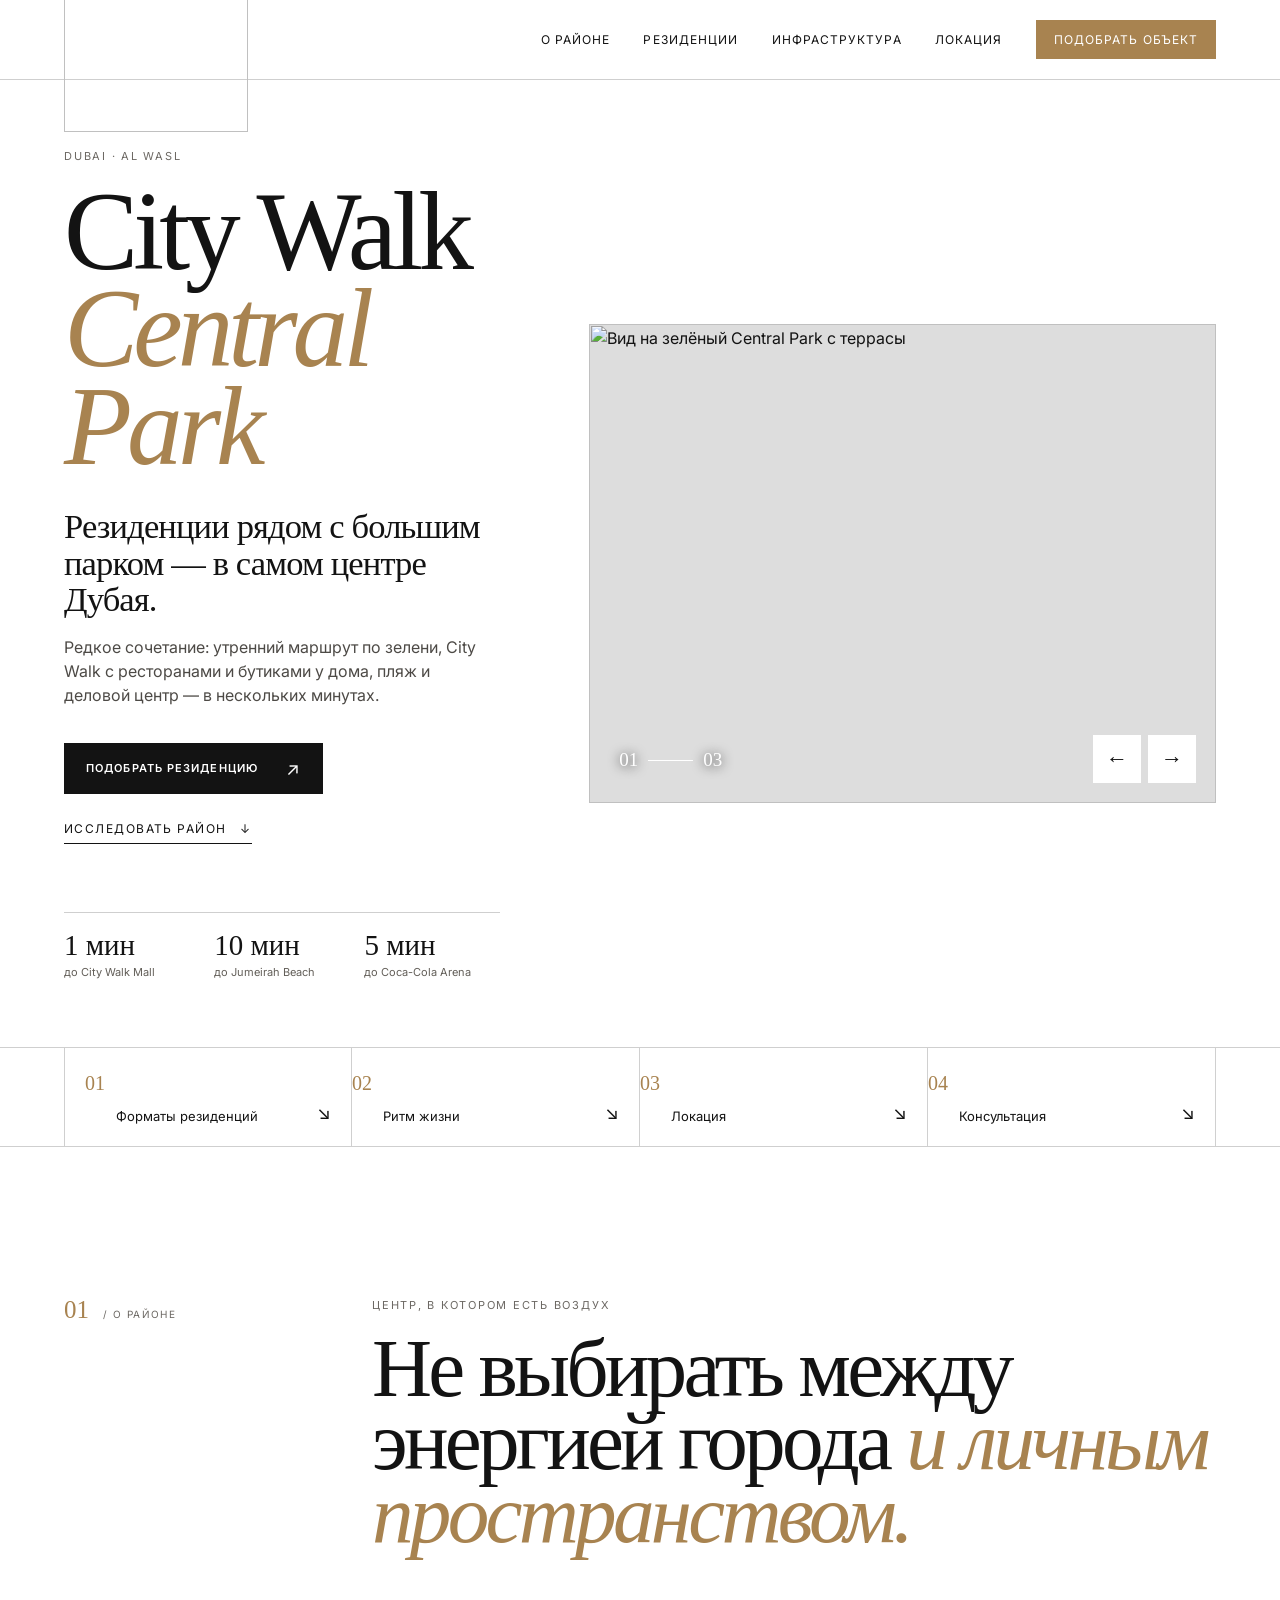
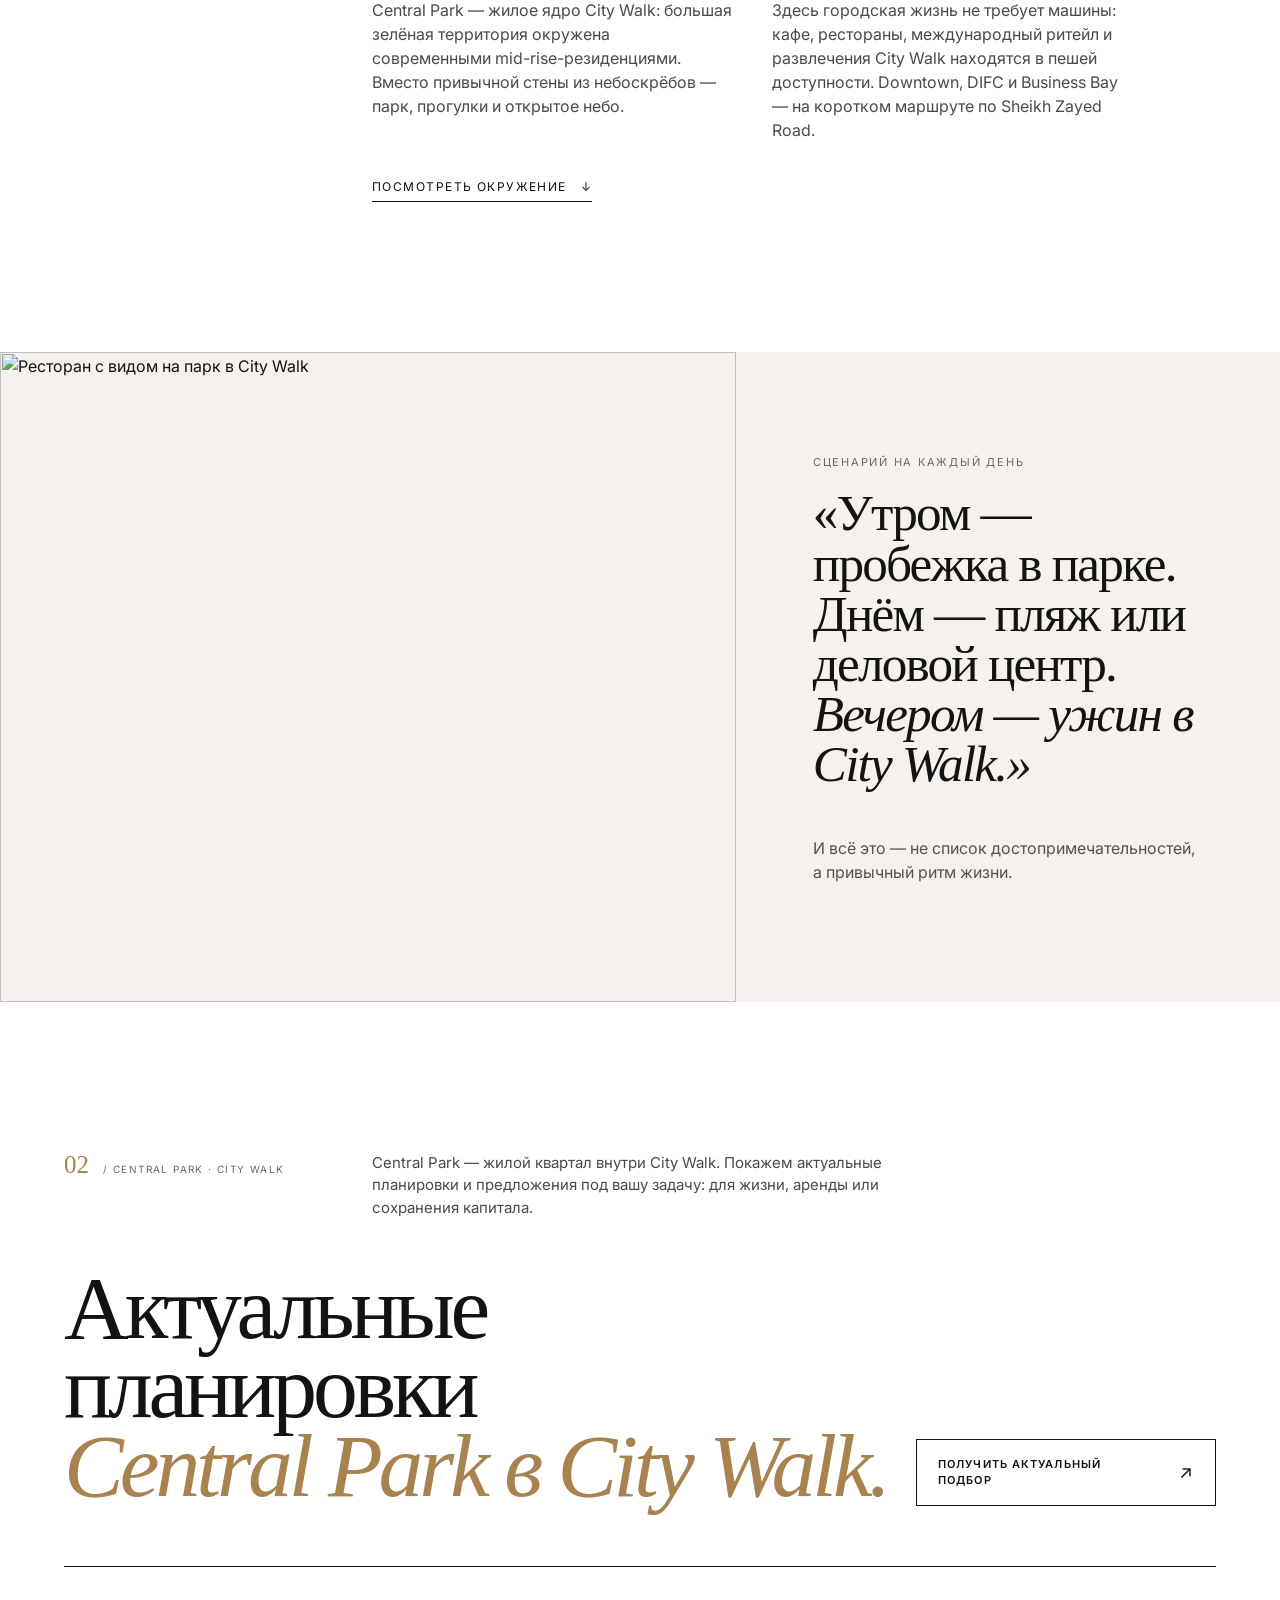
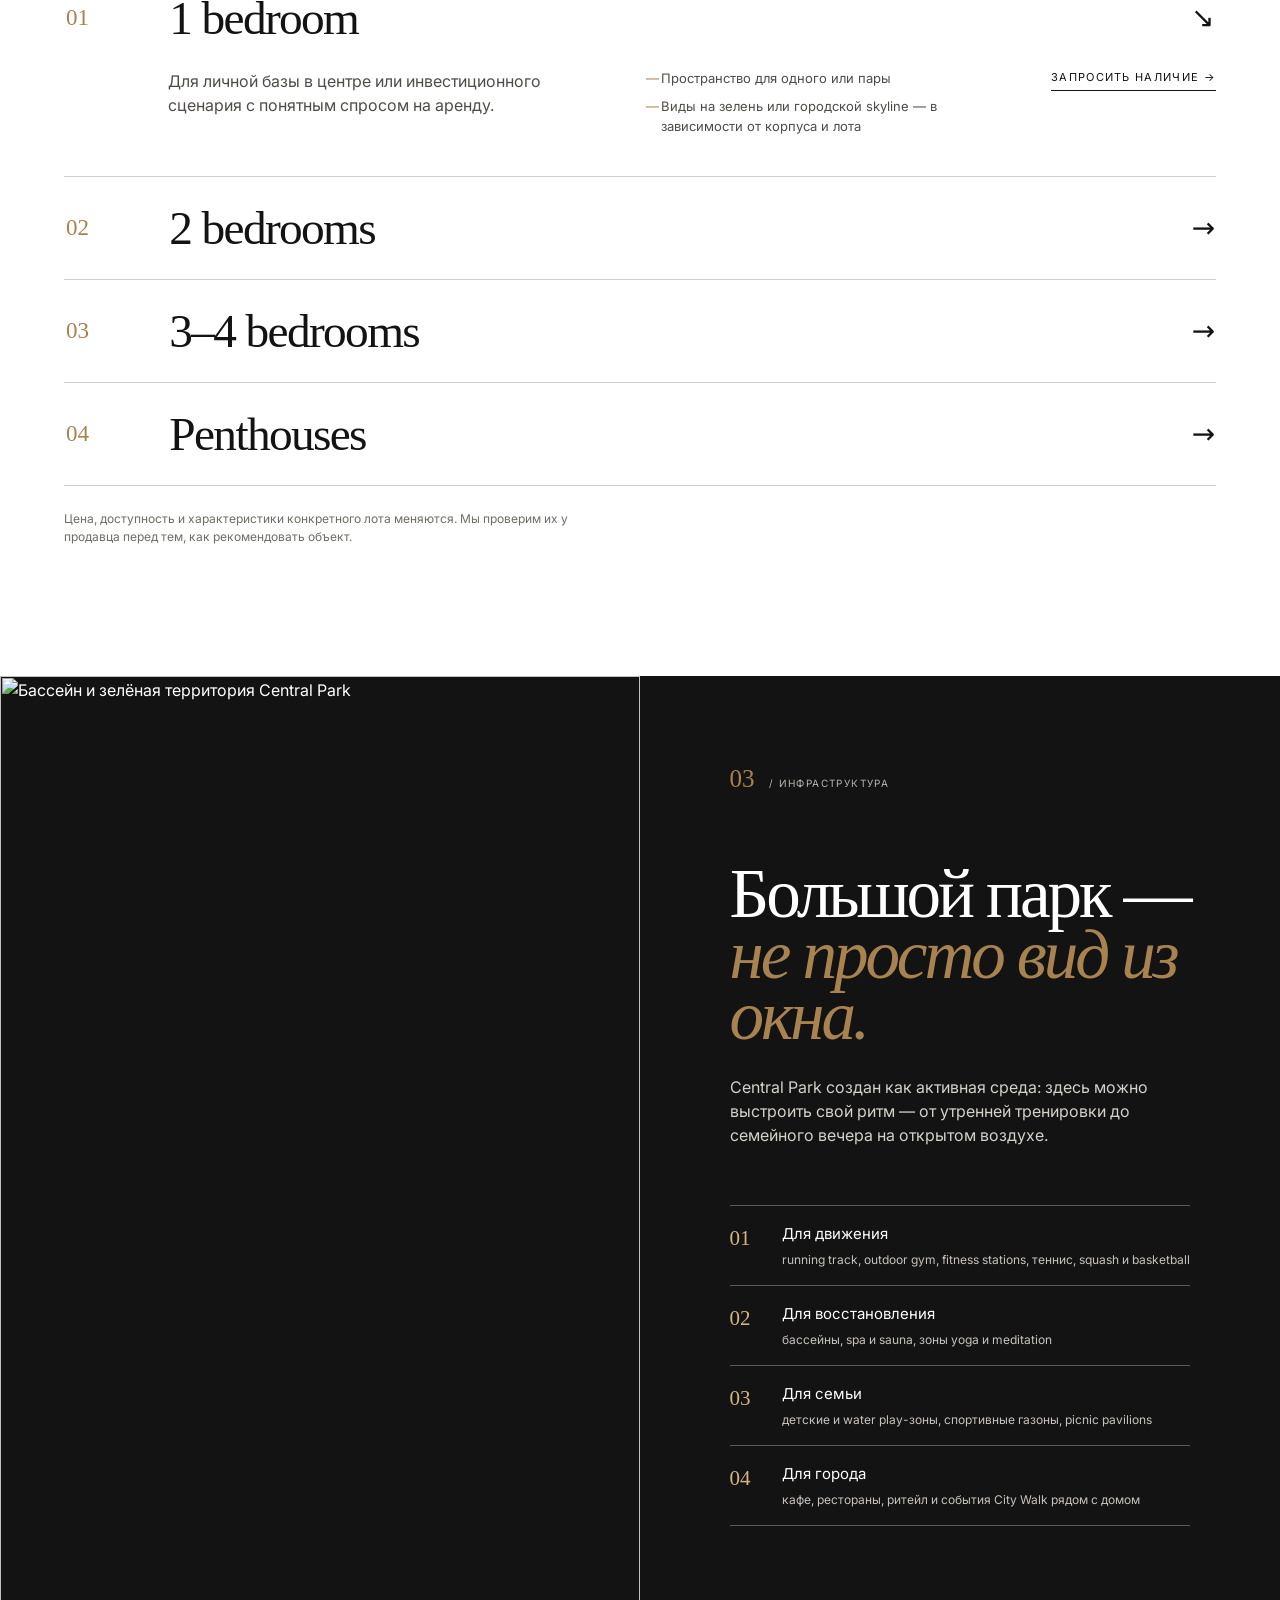
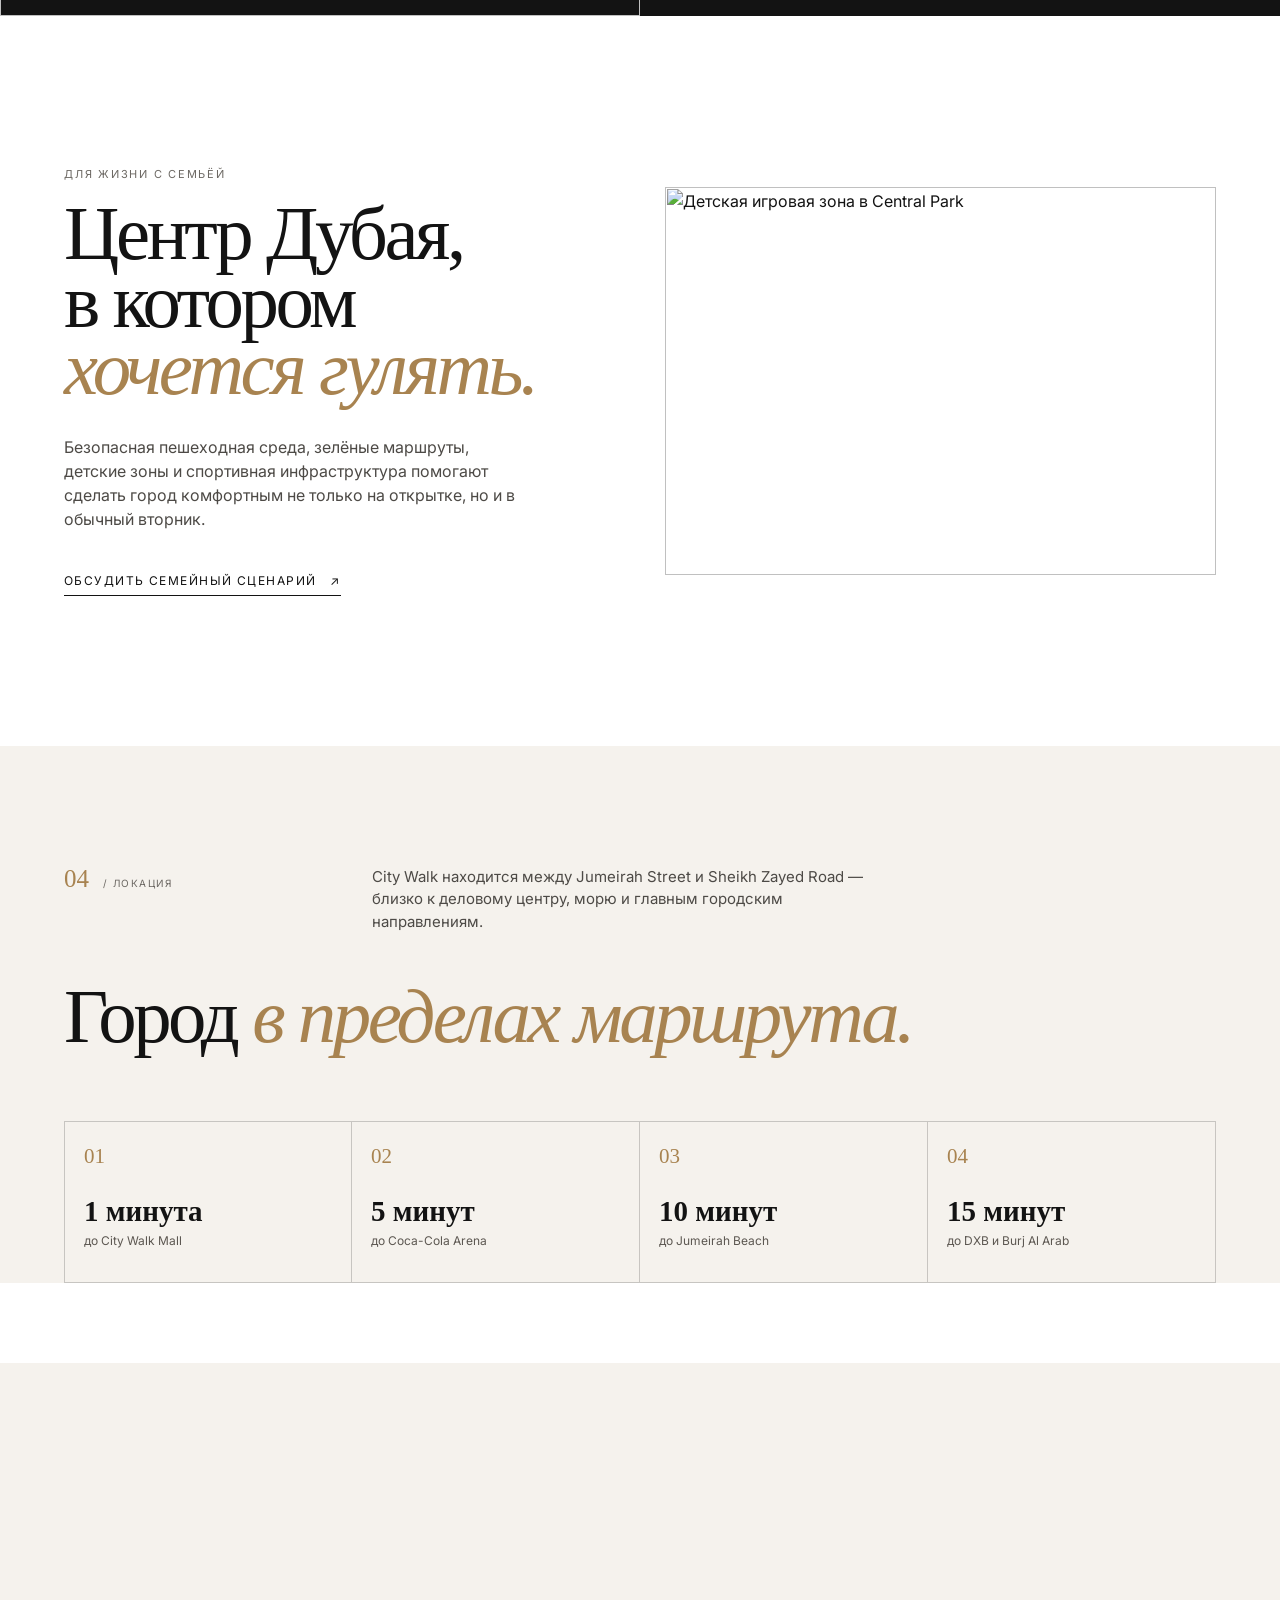
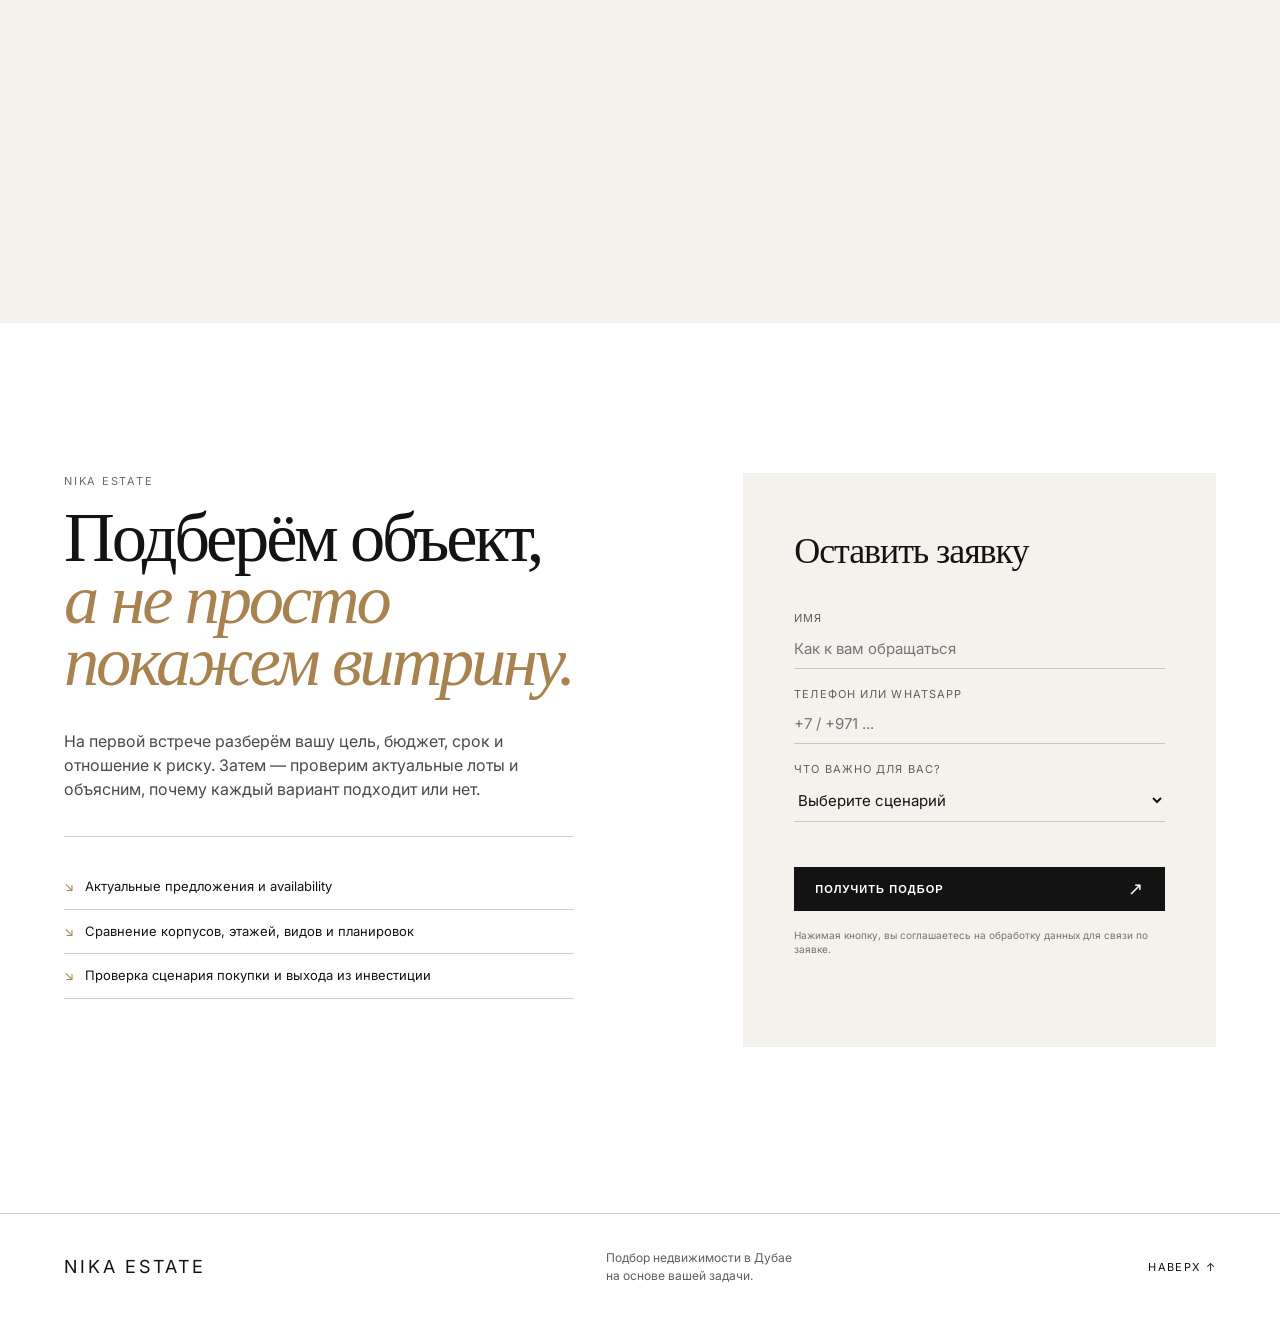
==== commit 5d1270f4: "Refine mobile layout, listings, and map" ====
--- a/index.html
+++ b/index.html
@@ -6,12 +6,16 @@
   <style>@import url("https://fonts.googleapis.com/css2?family=Cormorant+Garamond:ital,wght@0,400;0,600;1,400&family=Inter:wght@400;600&display=swap");:root{--ink:#131313;--paper:#fff;--sand:#f5f2ed;--gold:#a88350;--line:rgba(19,19,19,.2);--serif:Cormorant,Georgia,serif;--sans:Inter,Arial,sans-serif}*{box-sizing:border-box}html{scroll-behavior:smooth}body{margin:0;background:var(--paper);color:var(--ink);font-family:var(--sans);font-size:16px;line-height:1.5}.sr-only{position:absolute;width:1px;height:1px;margin:-1px;overflow:hidden;clip:rect(0,0,0,0)}.skip-link{position:fixed;top:-80px;left:20px;background:#000;color:#fff;padding:10px;z-index:1000}.skip-link:focus{top:20px}.site-header{height:80px;padding:0 clamp(22px,5vw,82px);border-bottom:1px solid var(--line);display:flex;align-items:center;justify-content:space-between;position:sticky;top:0;background:rgba(255,255,255,.96);backdrop-filter:blur(10px);z-index:20}.brand img{display:block;width:168px;height:auto}.brand-wordmark{font-family:Inter,Arial,sans-serif;font-size:21px;letter-spacing:.16em;color:var(--ink);text-decoration:none}.brand-wordmark i{font-family:var(--serif);font-size:15px;letter-spacing:.02em;font-style:italic;color:var(--gold)}.footer-wordmark{font-family:Inter,Arial,sans-serif;font-size:18px;letter-spacing:.16em}.site-nav{display:flex;align-items:center;gap:clamp(20px,2.6vw,42px)}.site-nav a{font-size:12px;line-height:1.1;color:var(--ink);text-decoration:none;text-transform:uppercase;letter-spacing:.09em}.site-nav .nav-cta{padding:13px 18px;background:var(--gold);color:#fff}.menu-toggle{display:none;background:transparent;border:0;width:44px;height:44px;padding:10px;cursor:pointer}.menu-toggle span:not(.sr-only){display:block;width:24px;height:1px;background:#111;margin:6px 0}.section-shell{padding-left:clamp(22px,5vw,82px);padding-right:clamp(22px,5vw,82px)}.hero{min-height:calc(100vh - 80px);display:grid;grid-template-columns:minmax(360px,.82fr) 1.18fr;gap:clamp(40px,7vw,124px);align-items:center;padding-top:68px;padding-bottom:68px}.eyebrow{font-size:11px;letter-spacing:.16em;text-transform:uppercase;margin:0 0 18px;color:#6c6863}.hero h1,.intro h2,.residences h2,.lifestyle h2,.family h2,.location h2,.consultation h2{font-family:var(--serif);font-weight:400;letter-spacing:-.045em;margin:0;line-height:.88}.hero h1{font-size:clamp(68px,8.7vw,156px)}h1 em,h2 em{font-style:italic;font-weight:400;color:var(--gold)}.hero-lead{font-family:var(--serif);font-size:clamp(27px,2.7vw,45px);line-height:1.05;max-width:650px;margin:32px 0 18px;letter-spacing:-.025em}.hero-text{max-width:510px;color:#4d4a46;margin:0}.hero-actions{display:flex;align-items:center;flex-wrap:wrap;gap:26px;margin-top:36px}.button{border:1px solid var(--ink);padding:16px 21px;display:inline-flex;gap:28px;align-items:center;justify-content:space-between;text-transform:uppercase;letter-spacing:.1em;font-size:11px;font-weight:600;text-decoration:none;transition:.25s}.button span{font-size:18px;font-weight:400;line-height:0}.button-dark{color:#fff;background:var(--ink)}.button-dark:hover{background:var(--gold);border-color:var(--gold)}.button-outline{color:var(--ink);background:transparent}.button-outline:hover{background:var(--ink);color:#fff}.text-link{font-size:12px;text-transform:uppercase;letter-spacing:.12em;text-decoration:none;color:var(--ink);border-bottom:1px solid var(--ink);padding-bottom:5px;display:inline-flex;gap:14px}.hero-facts{border-top:1px solid var(--line);display:grid;grid-template-columns:repeat(3,1fr);gap:15px;padding-top:17px;margin:68px 0 0;max-width:590px}.hero-facts div{padding-right:10px}.hero-facts dt{font-family:var(--serif);font-size:29px;line-height:1.1}.hero-facts dd{margin:4px 0 0;font-size:11px;color:#625e58;line-height:1.25}.hero-media{aspect-ratio:1.05/1;position:relative;overflow:hidden;background:#ddd}.hero-image{position:absolute;inset:0;margin:0;opacity:0;transition:opacity .6s ease}.hero-image.is-active{opacity:1}.hero-image img,.quote-image img,.lifestyle-image img,.family-image img{width:100%;height:100%;display:block;object-fit:cover}.image-counter{position:absolute;bottom:28px;left:30px;color:#fff;display:flex;align-items:center;gap:10px;font-family:var(--serif);font-size:19px;text-shadow:0 1px 12px #000}.image-counter i{width:45px;height:1px;background:#fff}.gallery-controls{position:absolute;right:20px;bottom:20px;display:flex;gap:7px}.gallery-button{border:0;background:#fff;color:#111;width:48px;height:48px;font-size:22px;cursor:pointer;transition:.2s}.gallery-button:hover{background:var(--gold);color:#fff}.quick-links{border-top:1px solid var(--line);border-bottom:1px solid var(--line);display:grid;grid-template-columns:repeat(4,1fr);padding:0 clamp(22px,5vw,82px)}.quick-links a{min-height:98px;border-right:1px solid var(--line);padding:20px 20px 20px 0;display:flex;gap:11px;align-items:flex-end;color:var(--ink);text-decoration:none;font-size:13px}.quick-links a:first-child{border-left:1px solid var(--line);padding-left:20px}.quick-links span{color:var(--gold);align-self:flex-start;font-family:var(--serif);font-size:20px}.quick-links b{margin-left:auto;font-size:18px;font-weight:400}.intro{display:grid;grid-template-columns:25% 1fr;gap:20px;padding-top:150px;padding-bottom:150px}.section-index{font-family:var(--serif);font-size:25px;line-height:1;color:var(--gold)}.section-index span{font-family:var(--sans);font-size:10px;letter-spacing:.14em;text-transform:uppercase;color:#6c6863;margin-left:8px}.intro-content h2{font-size:clamp(54px,6.5vw,105px);max-width:980px}.intro-columns{display:grid;grid-template-columns:1fr 1fr;gap:40px;max-width:760px;margin:46px 0 36px}.intro-columns p{margin:0;font-size:16px;color:#4d4a46}.visual-quote{background:var(--sand);display:grid;grid-template-columns:1.15fr .85fr;padding:0}.quote-image{min-height:620px}.quote-copy{padding:clamp(50px,8vw,125px) clamp(27px,6vw,108px);display:flex;flex-direction:column;justify-content:center}.quote-copy blockquote{font-family:var(--serif);font-size:clamp(36px,4vw,62px);line-height:.98;letter-spacing:-.035em;margin:0 0 30px}.quote-copy>p:last-child{max-width:390px;color:#57524c}.residences{padding-top:150px;padding-bottom:130px}.section-topline{display:grid;grid-template-columns:25% 1fr;gap:20px;margin-bottom:50px}.section-topline>p{max-width:510px;margin:0;color:#4d4a46;font-size:15px}.residences-heading{display:flex;align-items:flex-end;justify-content:space-between;gap:25px;margin-bottom:60px}.residences h2{font-size:clamp(56px,7vw,112px)}.residence-list{border-top:1px solid var(--ink)}.residence-card{border-bottom:1px solid var(--line)}.residence-toggle{width:100%;border:0;background:#fff;padding:24px 2px;display:grid;grid-template-columns:9% 1fr auto;align-items:center;text-align:left;color:var(--ink);cursor:pointer}.residence-number{font-family:var(--serif);font-size:23px;color:var(--gold)}.residence-name{font-family:var(--serif);font-size:clamp(32px,3.7vw,55px);letter-spacing:-.035em}.residence-arrow{font-size:28px;transform:rotate(-45deg);transition:.25s}.open .residence-arrow{transform:rotate(0)}.residence-details{display:none;grid-template-columns:1.2fr 1fr auto;gap:38px;padding:0 0 31px 9%;color:#504c47}.open .residence-details{display:grid}.residence-details p{margin:0;max-width:435px}.residence-details ul{margin:0;padding:0;list-style:none;font-size:13px}.residence-details li{padding:0 0 9px 15px;position:relative}.residence-details li:before{content:'—';position:absolute;left:0;color:var(--gold)}.residence-details a{font-size:11px;text-transform:uppercase;letter-spacing:.12em;align-self:start;color:var(--ink);text-decoration:none;border-bottom:1px solid var(--ink);padding-bottom:5px;white-space:nowrap}.availability-note{font-size:12px;color:#716c65;margin:24px 0 0;max-width:540px}.lifestyle{background:var(--ink);color:#fff;display:grid;grid-template-columns:1fr 1fr}.lifestyle-image{min-height:750px}.lifestyle-panel{padding:clamp(48px,7vw,116px) clamp(22px,7vw,116px)}.lifestyle-panel .section-index span{color:#b8b4ae}.lifestyle h2{font-size:clamp(55px,5.4vw,88px);margin:73px 0 29px}.lifestyle-panel>p{color:#d4d0ca;max-width:480px}.amenity-grid{border-top:1px solid rgba(255,255,255,.3);margin-top:58px}.amenity-grid>div{display:grid;grid-template-columns:40px 1fr;column-gap:12px;padding:17px 0;border-bottom:1px solid rgba(255,255,255,.3)}.amenity-grid span{font-family:var(--serif);color:#d3b585;font-size:21px;grid-row:span 2}.amenity-grid b{font-weight:400;font-size:15px}.amenity-grid p{grid-column:2;margin:5px 0 0;font-size:12px;color:#c7c2bd;line-height:1.45}.family{display:grid;grid-template-columns:.95fr 1.05fr;gap:clamp(40px,8vw,130px);padding-top:150px;padding-bottom:150px;align-items:center}.family h2{font-size:clamp(56px,6vw,98px);margin:0 0 32px}.family-copy>p:not(.eyebrow){max-width:470px;color:#4d4a46}.family-copy .text-link{margin-top:25px}.family-image{aspect-ratio:1/.88}.location{background:var(--sand);padding-top:120px;padding-bottom:0}.location-title h2{font-size:clamp(55px,6vw,100px);max-width:850px}.journey-grid{display:grid;grid-template-columns:repeat(4,1fr);margin:70px 0 80px;border-top:1px solid var(--line);border-bottom:1px solid var(--line)}.journey-grid article{min-height:160px;border-right:1px solid var(--line);padding:19px}.journey-grid article:first-child{border-left:1px solid var(--line)}.journey-grid span{font-family:var(--serif);color:var(--gold);font-size:21px;display:block;margin-bottom:25px}.journey-grid strong{display:block;font-family:var(--serif);font-size:29px;line-height:1}.journey-grid p{font-size:12px;margin:6px 0 0;color:#5c5751}.location-map{height:440px;position:relative;overflow:hidden;background:#d4d0c8;margin:0;color:var(--ink);isolation:isolate;background-image:linear-gradient(30deg,transparent 48%,rgba(255,255,255,.32) 49%,rgba(255,255,255,.32) 51%,transparent 52%),linear-gradient(115deg,transparent 49%,rgba(255,255,255,.27) 50%,rgba(255,255,255,.27) 51%,transparent 52%)}.map-orbit{position:absolute;border:1px solid rgba(19,19,19,.25);border-radius:50%;z-index:-1}.orbit-one{width:480px;height:480px;left:29%;top:-87px}.orbit-two{width:770px;height:770px;left:13%;top:-233px}.map-point{position:absolute;font-size:11px;letter-spacing:.08em;text-transform:uppercase;text-align:center}.map-point:after{content:'';width:5px;height:5px;border-radius:100%;background:var(--gold);display:block;margin:9px auto}.map-point.central{left:47%;top:41%;font-family:var(--serif);font-size:31px;letter-spacing:-.03em;text-transform:none;line-height:.95}.map-point.central i{width:24px;height:24px;border:1px solid var(--gold);border-radius:50%;display:block;margin:15px auto}.map-point.central:after{display:none}.map-point.downtown{top:12%;left:61%}.map-point.difc{top:30%;left:75%}.map-point.beach{top:59%;left:18%}.map-point.airport{top:70%;left:69%}.map-caption{position:absolute;bottom:17px;left:20px;font-size:10px;color:#5e5a54}.consultation{display:grid;grid-template-columns:1fr .82fr;gap:clamp(40px,8vw,160px);padding-top:150px;padding-bottom:150px}.consultation h2{font-size:clamp(54px,5.5vw,90px);margin-bottom:36px}.consultation-intro>p:not(.eyebrow){max-width:520px;color:#4d4a46}.consultation-list{padding:28px 0 0;margin:35px 0 0;border-top:1px solid var(--line);list-style:none;max-width:510px}.consultation-list li{border-bottom:1px solid var(--line);padding:12px 0;font-size:13px}.consultation-list li:before{content:'↘';color:var(--gold);margin-right:11px}.request-form{background:var(--sand);padding:clamp(28px,4vw,55px);align-self:start}.form-label{font-family:var(--serif);font-size:36px;letter-spacing:-.03em;margin:0 0 32px}.request-form label{font-size:11px;letter-spacing:.1em;text-transform:uppercase;display:block;margin:17px 0;color:#625d57}.request-form input,.request-form select{font-family:var(--sans);font-size:15px;color:var(--ink);width:100%;display:block;border:0;border-bottom:1px solid var(--line);background:transparent;padding:12px 0 10px;border-radius:0;outline:none}.request-form input:focus,.request-form select:focus{border-bottom-color:var(--gold)}.request-form select{appearance:auto}.form-submit{width:100%;border:0;margin-top:28px;cursor:pointer}.form-note{font-size:10px;color:#77716a;line-height:1.4;margin:17px 0 0}.form-success{min-height:24px;margin:16px 0 0;color:#71603d;font-size:13px}.site-footer{border-top:1px solid var(--line);padding:35px clamp(22px,5vw,82px);display:grid;grid-template-columns:1fr 1fr auto;gap:20px;align-items:center}.site-footer img{width:170px}.site-footer p{font-size:12px;color:#625d57;margin:0}.site-footer a{font-size:11px;text-transform:uppercase;letter-spacing:.12em;color:var(--ink);text-decoration:none}.mobile-request{display:none}
 @media(max-width:900px){.site-header{height:68px}.site-nav{gap:18px}.site-nav a{font-size:10px}.hero{grid-template-columns:1fr;gap:42px;padding-top:40px}.hero-copy{order:2}.hero-media{order:1;aspect-ratio:1.1/1}.hero-facts{margin-top:44px}.intro,.section-topline{grid-template-columns:1fr;gap:28px}.intro{padding-top:100px;padding-bottom:100px}.visual-quote,.lifestyle,.family,.consultation{grid-template-columns:1fr}.quote-image{min-height:440px}.quote-copy{min-height:450px}.lifestyle-image{min-height:510px}.lifestyle-panel{padding-top:80px;padding-bottom:80px}.family{padding-top:100px;padding-bottom:100px}.family-copy{order:2}.family-image{order:1}.residences{padding-top:100px;padding-bottom:100px}.section-topline{margin-bottom:38px}.residence-details{grid-template-columns:1fr 1fr;padding-left:9%;padding-right:10px}.residence-details a{grid-column:1/-1}.journey-grid{grid-template-columns:1fr 1fr}.journey-grid article:nth-child(3){border-left:1px solid var(--line)}.consultation{padding-top:100px;padding-bottom:100px}.site-footer{grid-template-columns:1fr auto}.site-footer p{display:none}}
 @media(max-width:640px){body{padding-bottom:67px}.site-header{padding:0 20px}.brand img{width:138px}.menu-toggle{display:block}.site-nav{position:absolute;left:0;right:0;top:67px;background:#fff;border-bottom:1px solid var(--line);display:none;padding:20px;flex-direction:column;align-items:stretch;gap:0}.site-nav.is-open{display:flex}.site-nav a{padding:14px 0;border-bottom:1px solid var(--line);font-size:11px}.site-nav .nav-cta{text-align:center;margin-top:15px;border:0}.section-shell{padding-left:20px;padding-right:20px}.hero{min-height:auto;padding-top:22px;padding-bottom:65px;gap:31px}.hero-media{margin:0 -20px;aspect-ratio:.95/1}.hero-copy{display:flex;flex-direction:column}.hero-copy .eyebrow{order:-1}.hero h1{font-size:70px}.hero-lead{font-size:31px;margin-top:25px}.hero-text{font-size:14px;line-height:1.5}.hero-actions{margin-top:27px;gap:20px}.button{width:100%;padding:16px 18px}.text-link{font-size:10px}.hero-facts{margin-top:37px}.hero-facts dt{font-size:25px}.hero-facts dd{font-size:10px}.image-counter{left:21px;bottom:19px}.gallery-controls{right:13px;bottom:13px}.gallery-button{width:44px;height:44px}.quick-links{display:flex;overflow-x:auto;padding:0 20px;scroll-snap-type:x mandatory}.quick-links a{flex:0 0 185px;min-height:85px;scroll-snap-align:start;padding:15px 16px!important;border-left:1px solid var(--line)}.quick-links a:last-child{border-right:1px solid var(--line)}.intro{padding-top:76px;padding-bottom:76px}.section-index{font-size:22px}.intro-content h2{font-size:54px;line-height:.91}.intro-columns{grid-template-columns:1fr;gap:19px;margin:31px 0}.intro-columns p{font-size:14px}.quote-image{min-height:340px}.quote-copy{padding:60px 20px;min-height:390px}.quote-copy blockquote{font-size:39px}.residences{padding-top:76px;padding-bottom:76px}.residences-heading{display:block;margin-bottom:36px}.residences h2{font-size:57px;margin-bottom:28px}.residence-toggle{grid-template-columns:47px 1fr auto;padding:19px 0}.residence-number{font-size:19px}.residence-name{font-size:31px}.residence-arrow{font-size:24px}.residence-details{grid-template-columns:1fr;padding:0 6px 24px 47px;gap:15px;font-size:14px}.residence-details ul{font-size:12px}.availability-note{font-size:11px}.lifestyle-image{min-height:370px}.lifestyle-panel{padding:72px 20px}.lifestyle h2{font-size:57px;line-height:.9;margin-top:55px}.lifestyle-panel>p{font-size:14px}.amenity-grid{margin-top:38px}.family{padding-top:77px;padding-bottom:77px;gap:34px}.family h2{font-size:57px}.family-copy>p:not(.eyebrow){font-size:14px}.family-image{aspect-ratio:1/.93}.location{padding-top:78px}.location-title h2{font-size:56px}.journey-grid{margin:42px 0 45px}.journey-grid article{min-height:138px;padding:16px}.journey-grid span{margin-bottom:19px}.journey-grid strong{font-size:25px}.journey-grid p{font-size:11px}.location-map{height:355px;margin:0 -20px}.orbit-one{width:350px;height:350px;left:4%;top:-25px}.orbit-two{width:590px;height:590px;left:-29%;top:-130px}.map-point.central{left:39%;top:42%;font-size:26px}.map-point.downtown{left:60%;top:14%}.map-point.difc{left:79%;top:30%}.map-point.beach{left:12%;top:61%}.map-point.airport{left:71%;top:72%}.consultation{padding-top:77px;padding-bottom:77px;gap:42px}.consultation h2{font-size:55px}.consultation-intro>p:not(.eyebrow){font-size:14px}.request-form{margin:0 -2px;padding:28px 22px}.form-label{font-size:32px}.site-footer{padding:28px 20px}.site-footer img{width:146px}.mobile-request{position:fixed;bottom:0;left:0;right:0;height:67px;display:flex;align-items:center;justify-content:space-between;padding:0 20px;background:#171717;color:#fff;text-decoration:none;text-transform:uppercase;font-size:10px;font-weight:600;letter-spacing:.12em;z-index:30}.mobile-request b{font-size:19px;color:#d3b585;font-weight:400}}
+/* September update: keep the editorial treatment, but make the image rhythm more compact. */
+.brand-official-logo img{width:184px;height:auto;display:block}.hero-media{aspect-ratio:1.31/1}.quote-image{min-height:496px}.lifestyle-image{min-height:600px}.family-image{aspect-ratio:1/.704}.location-map{display:none}.google-map-section{background:var(--sand);padding:0 clamp(22px,5vw,82px) 120px}.google-map-frame{width:100%;height:440px;border:0;display:block;filter:grayscale(.18) contrast(.96)}
+@media(max-width:900px){.hero-media{aspect-ratio:1.375/1}.quote-image{min-height:352px}.lifestyle-image{min-height:408px}}
+@media(max-width:640px){.brand-official-logo img{width:150px}.hero-media{aspect-ratio:1.19/1}.quote-image{min-height:272px}.lifestyle-image{min-height:296px}.family-image{aspect-ratio:1/.744}.google-map-section{padding:0 20px 78px}.google-map-frame{height:355px}}
 </style>
 </head>
 <body>
   <a class="skip-link" href="#content">К содержанию</a>
   <header class="site-header">
-    <a class="brand brand-wordmark" href="#top" aria-label="Nika Estate — на главную">NIKA <i>ESTATE</i></a>
+    <a class="brand brand-official-logo" href="#top" aria-label="Nika Estate — на главную"><img src="https://nikaestate.ae/local/templates/dubai/images/logo.svg" alt="Nika Estate"></a>
     <button class="menu-toggle" type="button" aria-expanded="false" aria-controls="site-nav"><span></span><span></span><span class="sr-only">Открыть меню</span></button>
     <nav id="site-nav" class="site-nav" aria-label="Навигация по странице">
       <a href="#about">О районе</a><a href="#residences">Резиденции</a><a href="#lifestyle">Инфраструктура</a><a href="#location">Локация</a><a class="nav-cta" href="#request">Подобрать объект</a>
@@ -41,8 +45,8 @@
     </section>
     <section class="visual-quote section-shell"><div class="quote-image"><img src="https://meraas.com/sites/default/files/2024-03/CP%20-%20PLAZA%20PHASE%20HEADER%20%E2%80%93%201.jpg" alt="Ресторан с видом на парк в City Walk"></div><div class="quote-copy"><p class="eyebrow">Сценарий на каждый день</p><blockquote>«Утром — пробежка в парке.<br>Днём — пляж или деловой центр.<br><em>Вечером — ужин в City Walk.»</em></blockquote><p>И всё это — не список достопримечательностей, а привычный ритм жизни.</p></div></section>
     <section id="residences" class="residences section-shell">
-      <div class="section-topline"><div class="section-index">02 <span>/ Резиденции</span></div><p>Подберём актуальные предложения в Central Park и City Walk под вашу задачу — для жизни, аренды или сохранения капитала.</p></div>
-      <div class="residences-heading"><h2>Форматы для<br><em>разных сценариев.</em></h2><a href="#request" class="button button-outline">Получить актуальный подбор <span>↗</span></a></div>
+      <div class="section-topline"><div class="section-index">02 <span>/ Central Park · City Walk</span></div><p>Central Park — жилой квартал внутри City Walk. Покажем актуальные планировки и предложения под вашу задачу: для жизни, аренды или сохранения капитала.</p></div>
+      <div class="residences-heading"><h2>Актуальные планировки<br><em>Central Park в City Walk.</em></h2><a href="#request" class="button button-outline">Получить актуальный подбор <span>↗</span></a></div>
       <div class="residence-list">
         <article class="residence-card open"><button class="residence-toggle" type="button" aria-expanded="true"><span class="residence-number">01</span><span class="residence-name">1 bedroom</span><span class="residence-arrow">↘</span></button><div class="residence-details"><p>Для личной базы в центре или инвестиционного сценария с понятным спросом на аренду.</p><ul><li>Пространство для одного или пары</li><li>Виды на зелень или городской skyline — в зависимости от корпуса и лота</li></ul><a href="#request">Запросить наличие →</a></div></article>
         <article class="residence-card"><button class="residence-toggle" type="button" aria-expanded="false"><span class="residence-number">02</span><span class="residence-name">2 bedrooms</span><span class="residence-arrow">↘</span></button><div class="residence-details"><p>Гибкий формат для жизни в центре, семейного использования или аренды для пары с ребёнком.</p><ul><li>Больше сценариев для гостевой или кабинета</li><li>Уточняем конкретные площади, этаж и вид до бронирования</li></ul><a href="#request">Запросить наличие →</a></div></article>
@@ -53,10 +57,11 @@
     <section id="lifestyle" class="lifestyle"><div class="lifestyle-image"><img src="https://meraas.com/sites/default/files/2024-03/CP%20-%20THYME%20PHASE%20HEADER%20%E2%80%93%201.jpg" alt="Бассейн и зелёная территория Central Park"></div><div class="lifestyle-panel"><div class="section-index">03 <span>/ Инфраструктура</span></div><h2>Большой парк —<br><em>не просто вид из окна.</em></h2><p>Central Park создан как активная среда: здесь можно выстроить свой ритм — от утренней тренировки до семейного вечера на открытом воздухе.</p><div class="amenity-grid"><div><span>01</span><b>Для движения</b><p>running track, outdoor gym, fitness stations, теннис, squash и basketball</p></div><div><span>02</span><b>Для восстановления</b><p>бассейны, spa и sauna, зоны yoga и meditation</p></div><div><span>03</span><b>Для семьи</b><p>детские и water play-зоны, спортивные газоны, picnic pavilions</p></div><div><span>04</span><b>Для города</b><p>кафе, рестораны, ритейл и события City Walk рядом с домом</p></div></div></div></section>
     <section class="family section-shell"><div class="family-copy"><p class="eyebrow">Для жизни с семьёй</p><h2>Центр Дубая,<br>в котором <em>хочется гулять.</em></h2><p>Безопасная пешеходная среда, зелёные маршруты, детские зоны и спортивная инфраструктура помогают сделать город комфортным не только на открытке, но и в обычный вторник.</p><a class="text-link" href="#request">Обсудить семейный сценарий <span>↗</span></a></div><div class="family-image"><img src="https://meraas.com/sites/default/files/2024-03/CP%20-%20ERIN%20PHASE%20HEADER%20%E2%80%93%201.jpg" alt="Детская игровая зона в Central Park"></div></section>
     <section id="location" class="location section-shell"><div class="section-topline"><div class="section-index">04 <span>/ Локация</span></div><p>City Walk находится между Jumeirah Street и Sheikh Zayed Road — близко к деловому центру, морю и главным городским направлениям.</p></div><div class="location-title"><h2>Город <em>в пределах маршрута.</em></h2></div><div class="journey-grid"><article><span>01</span><strong>1 минута</strong><p>до City Walk Mall</p></article><article><span>02</span><strong>5 минут</strong><p>до Coca-Cola Arena</p></article><article><span>03</span><strong>10 минут</strong><p>до Jumeirah Beach</p></article><article><span>04</span><strong>15 минут</strong><p>до DXB и Burj Al Arab</p></article></div><div class="location-map" role="img" aria-label="Схема расположения City Walk относительно Downtown, DIFC и Jumeirah Beach"><div class="map-orbit orbit-one"></div><div class="map-orbit orbit-two"></div><div class="map-point central"><b>City Walk<br>Central Park</b><i></i></div><div class="map-point downtown">Downtown</div><div class="map-point difc">DIFC</div><div class="map-point beach">Jumeirah<br>Beach</div><div class="map-point airport">DXB</div><span class="map-caption">Схема ориентировочная · время в пути зависит от трафика</span></div></section>
+    <section class="google-map-section" aria-label="Карта Central Park в City Walk"><iframe class="google-map-frame" title="Central Park at City Walk на Google Картах" src="https://www.google.com/maps?q=Central%20Park%20at%20City%20Walk%2C%20Dubai&amp;z=15&amp;output=embed" loading="lazy" referrerpolicy="no-referrer-when-downgrade" allowfullscreen=""></iframe></section>
     <section class="consultation section-shell" id="request"><div class="consultation-intro"><p class="eyebrow">Nika Estate</p><h2>Подберём объект,<br><em>а не просто покажем витрину.</em></h2><p>На первой встрече разберём вашу цель, бюджет, срок и отношение к риску. Затем — проверим актуальные лоты и объясним, почему каждый вариант подходит или нет.</p><ul class="consultation-list"><li>Актуальные предложения и availability</li><li>Сравнение корпусов, этажей, видов и планировок</li><li>Проверка сценария покупки и выхода из инвестиции</li></ul></div><form class="request-form" novalidate=""><p class="form-label">Оставить заявку</p><label>Имя<input name="name" type="text" autocomplete="name" placeholder="Как к вам обращаться" required=""></label><label>Телефон или WhatsApp<input name="contact" type="text" autocomplete="tel" placeholder="+7 / +971 ..." required=""></label><label>Что важно для вас?<select name="goal"><option value="">Выберите сценарий</option><option>Для жизни</option><option>Для аренды</option><option>Инвестиция / перепродажа</option><option>Нужна консультация</option></select></label><button class="button button-dark form-submit" type="submit">Получить подбор <span>↗</span></button><p class="form-note">Нажимая кнопку, вы соглашаетесь на обработку данных для связи по заявке.</p><p class="form-success" aria-live="polite"></p></form></section>
   </main>
   <footer class="site-footer"><span class="footer-wordmark">NIKA ESTATE</span><p>Подбор недвижимости в Дубае<br>на основе вашей задачи.</p><a href="#top">Наверх ↑</a></footer><a class="mobile-request" href="#request"><span>Подобрать резиденцию</span><b>↗</b></a><script>const menuButton=document.querySelector('.menu-toggle');const nav=document.querySelector('.site-nav');menuButton?.addEventListener('click',()=>{const open=nav.classList.toggle('is-open');menuButton.setAttribute('aria-expanded',String(open))});document.querySelectorAll('.site-nav a').forEach(link=>link.addEventListener('click',()=>{nav.classList.remove('is-open');menuButton?.setAttribute('aria-expanded','false')}));const slides=[...document.querySelectorAll('.hero-image')];const currentSlide=document.querySelector('.current-slide');let activeSlide=0;function showSlide(index){activeSlide=(index+slides.length)%slides.length;slides.forEach((slide,i)=>slide.classList.toggle('is-active',i===activeSlide));currentSlide.textContent=String(activeSlide+1).padStart(2,'0')}document.querySelector('.gallery-prev')?.addEventListener('click',()=>showSlide(activeSlide-1));document.querySelector('.gallery-next')?.addEventListener('click',()=>showSlide(activeSlide+1));document.querySelectorAll('.residence-toggle').forEach(button=>button.addEventListener('click',()=>{const card=button.closest('.residence-card');const wasOpen=card.classList.contains('open');document.querySelectorAll('.residence-card').forEach(item=>{item.classList.remove('open');item.querySelector('.residence-toggle').setAttribute('aria-expanded','false')});if(!wasOpen){card.classList.add('open');button.setAttribute('aria-expanded','true')}}));document.querySelector('.request-form')?.addEventListener('submit',event=>{event.preventDefault();const form=event.currentTarget;const name=form.elements.name.value.trim();const contact=form.elements.contact.value.trim();const message=form.querySelector('.form-success');if(!name||!contact){message.textContent='Пожалуйста, укажите имя и способ связи.';return}message.textContent='Спасибо. Заявка подготовлена — менеджер Nika Estate свяжется с вами для подбора.';form.reset()});
 </script>
 
 
-</body><div id="codex-agent-overlay-root" data-codex-agent-overlay-root="true"></div></html>
+</body></html>
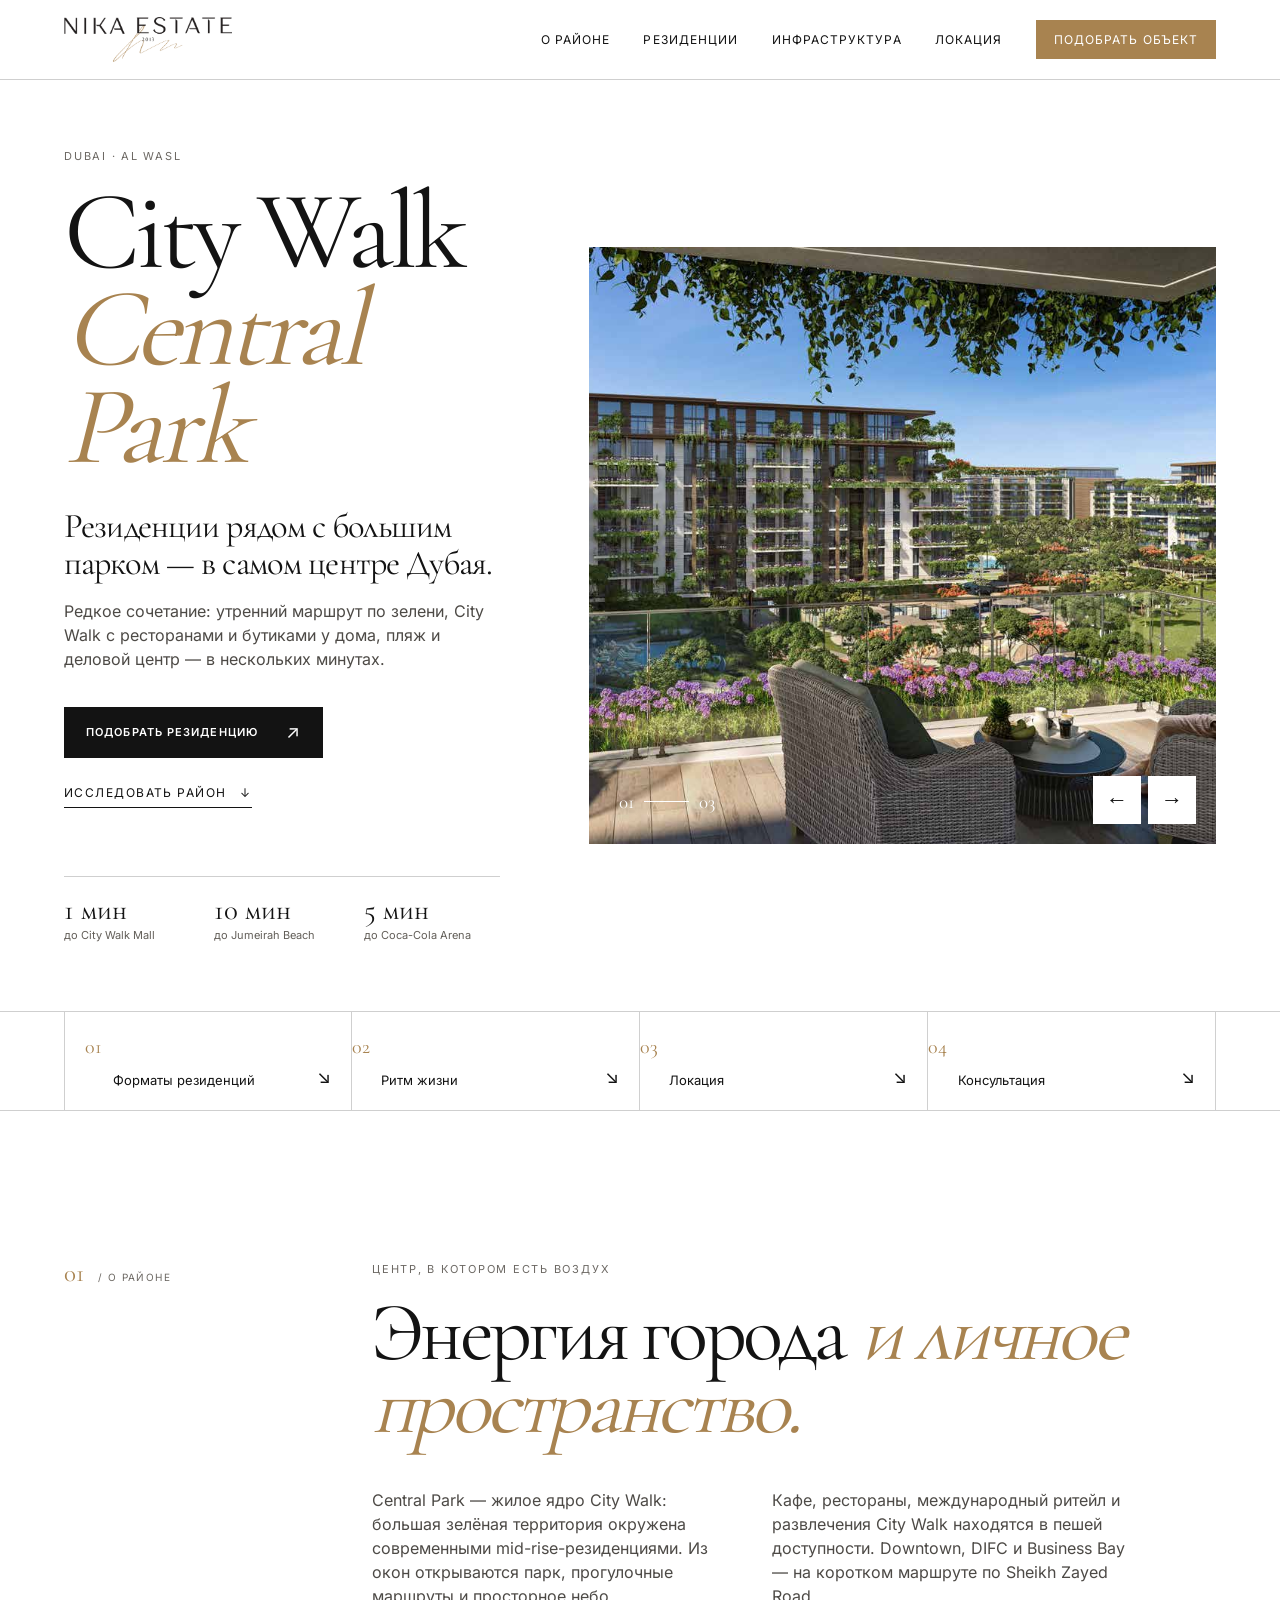
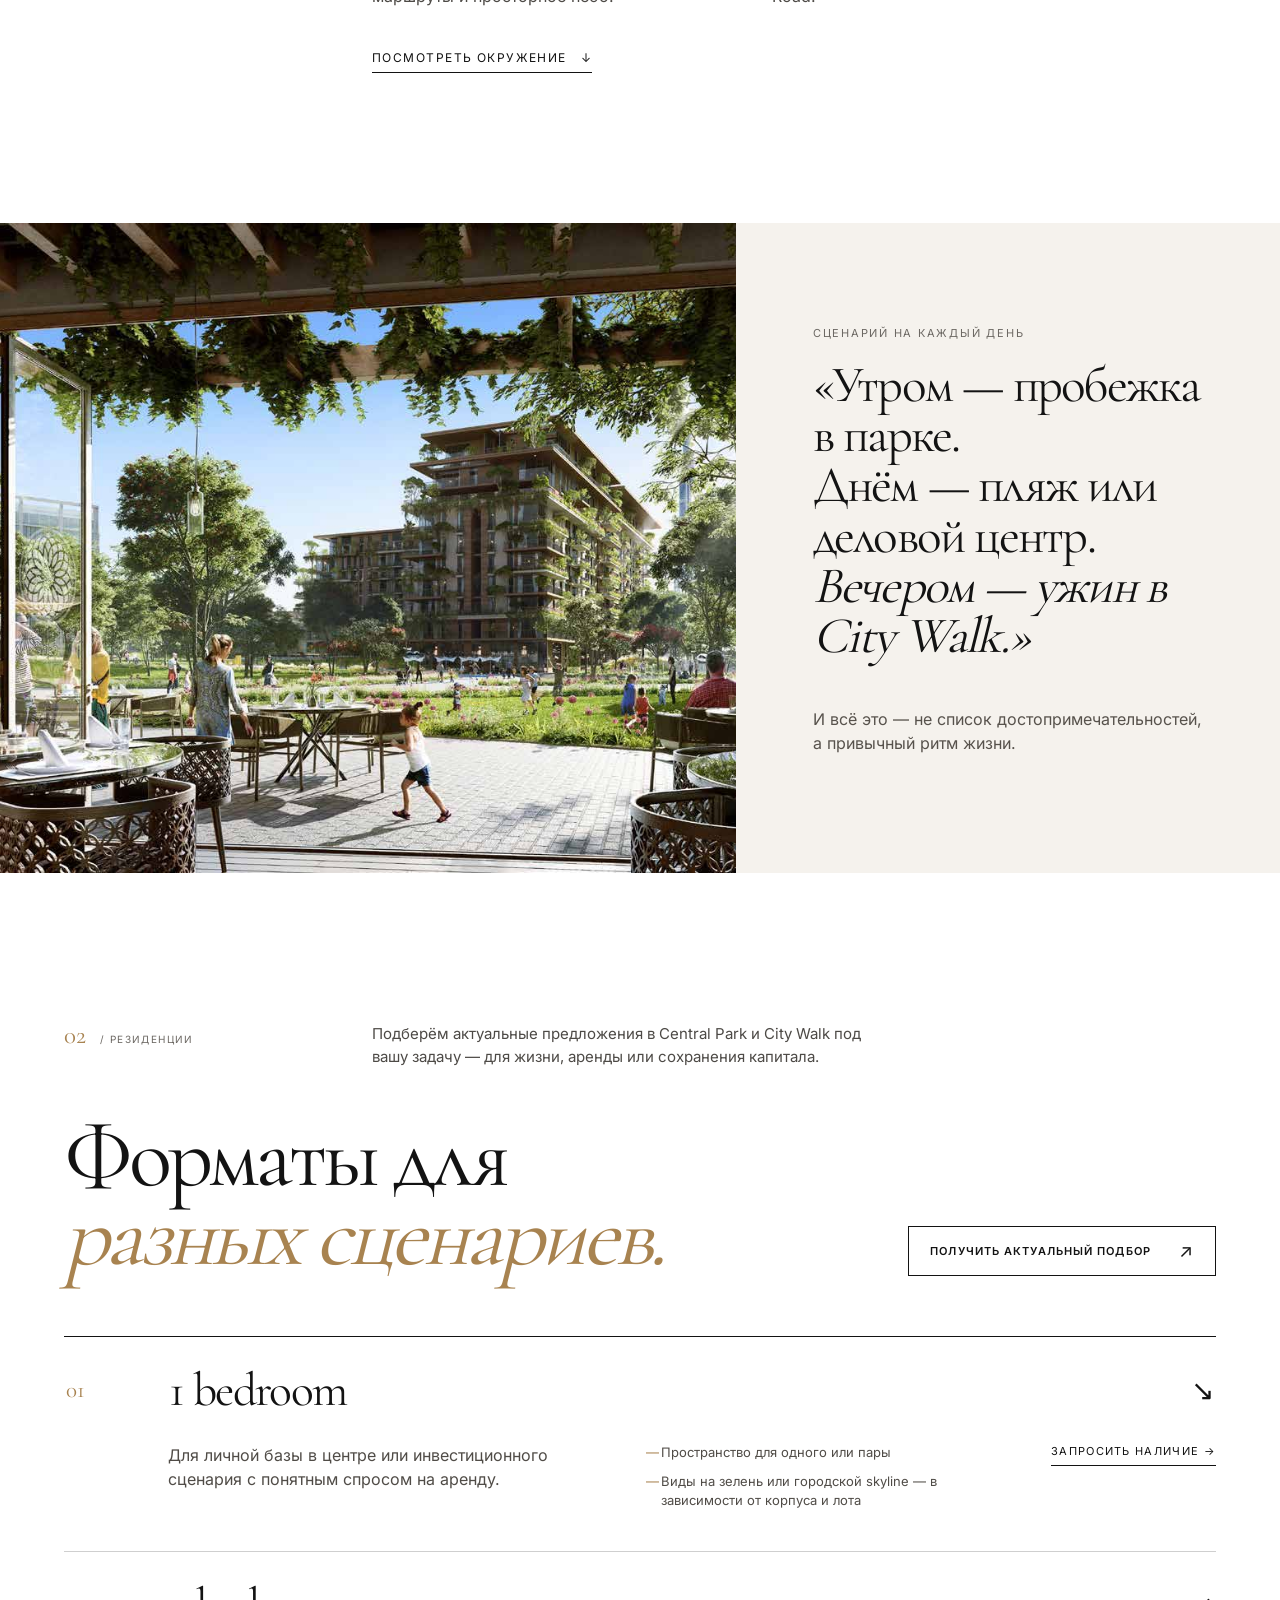
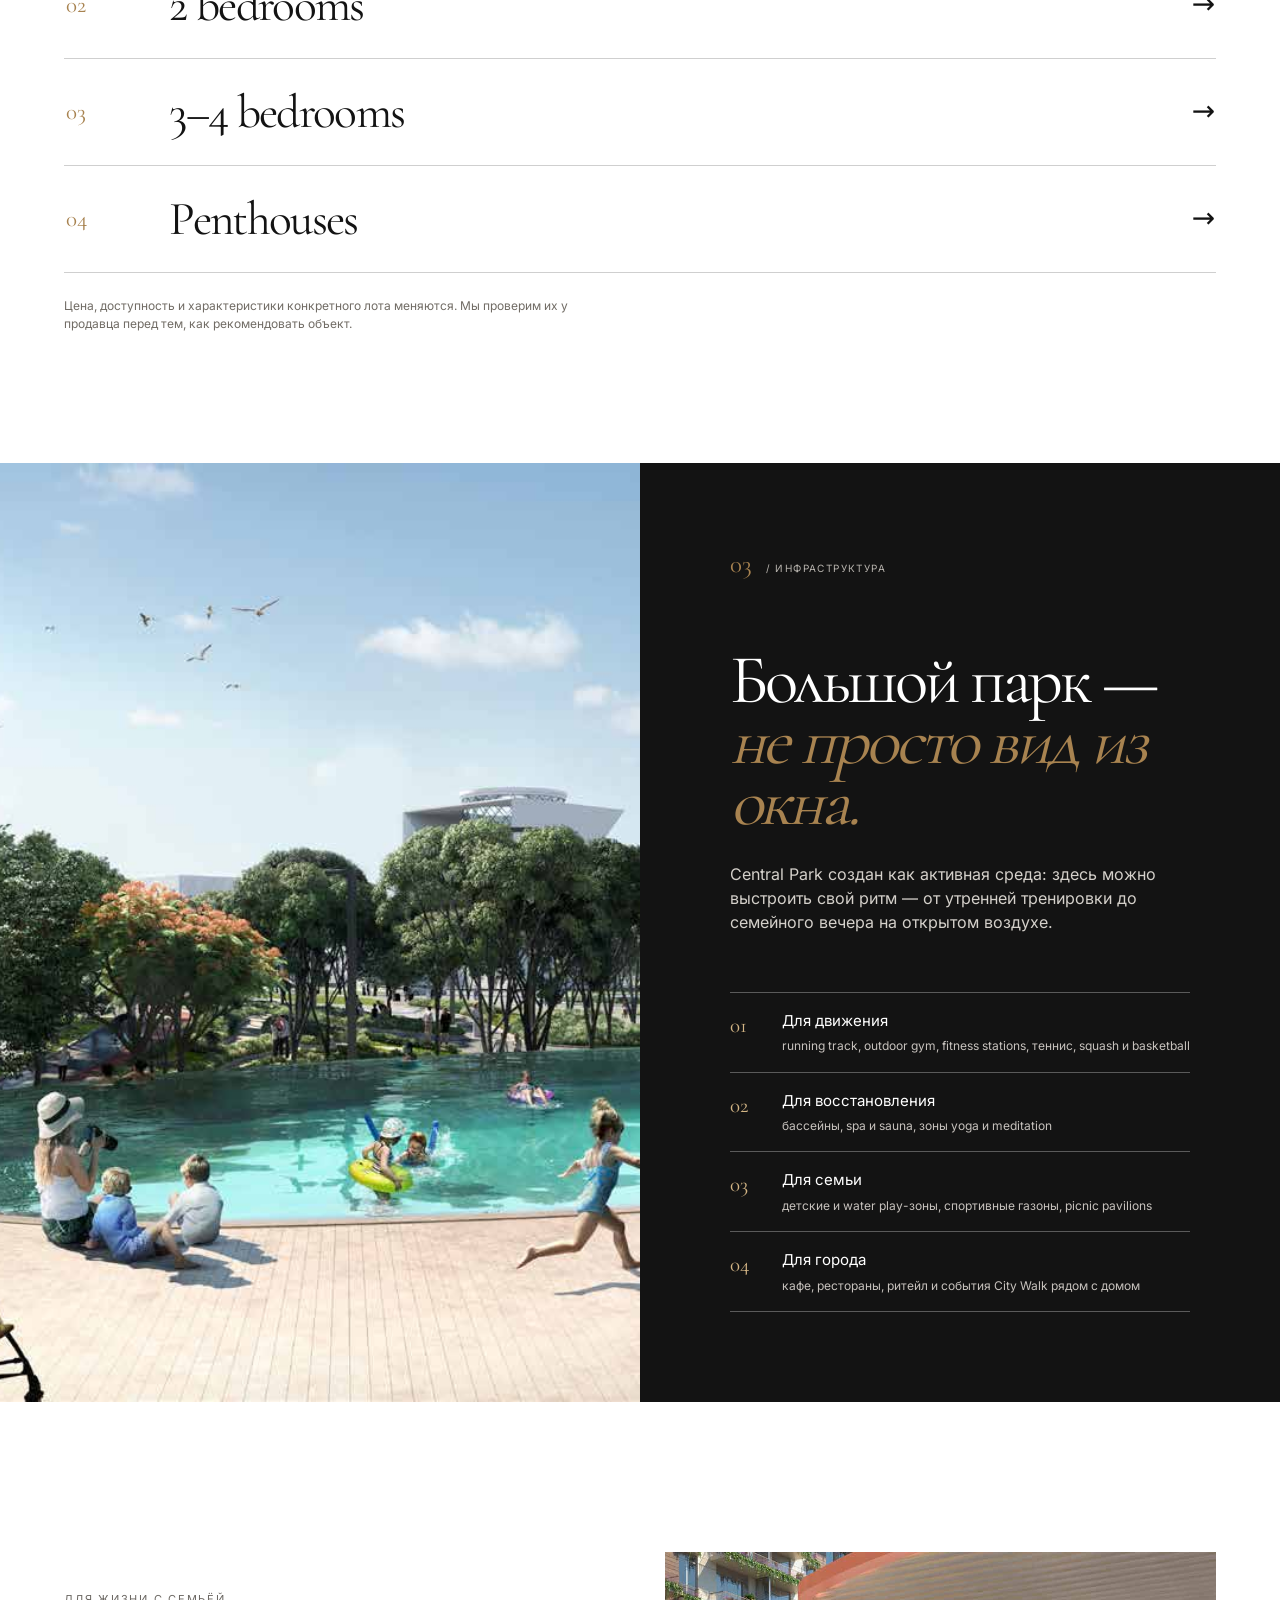
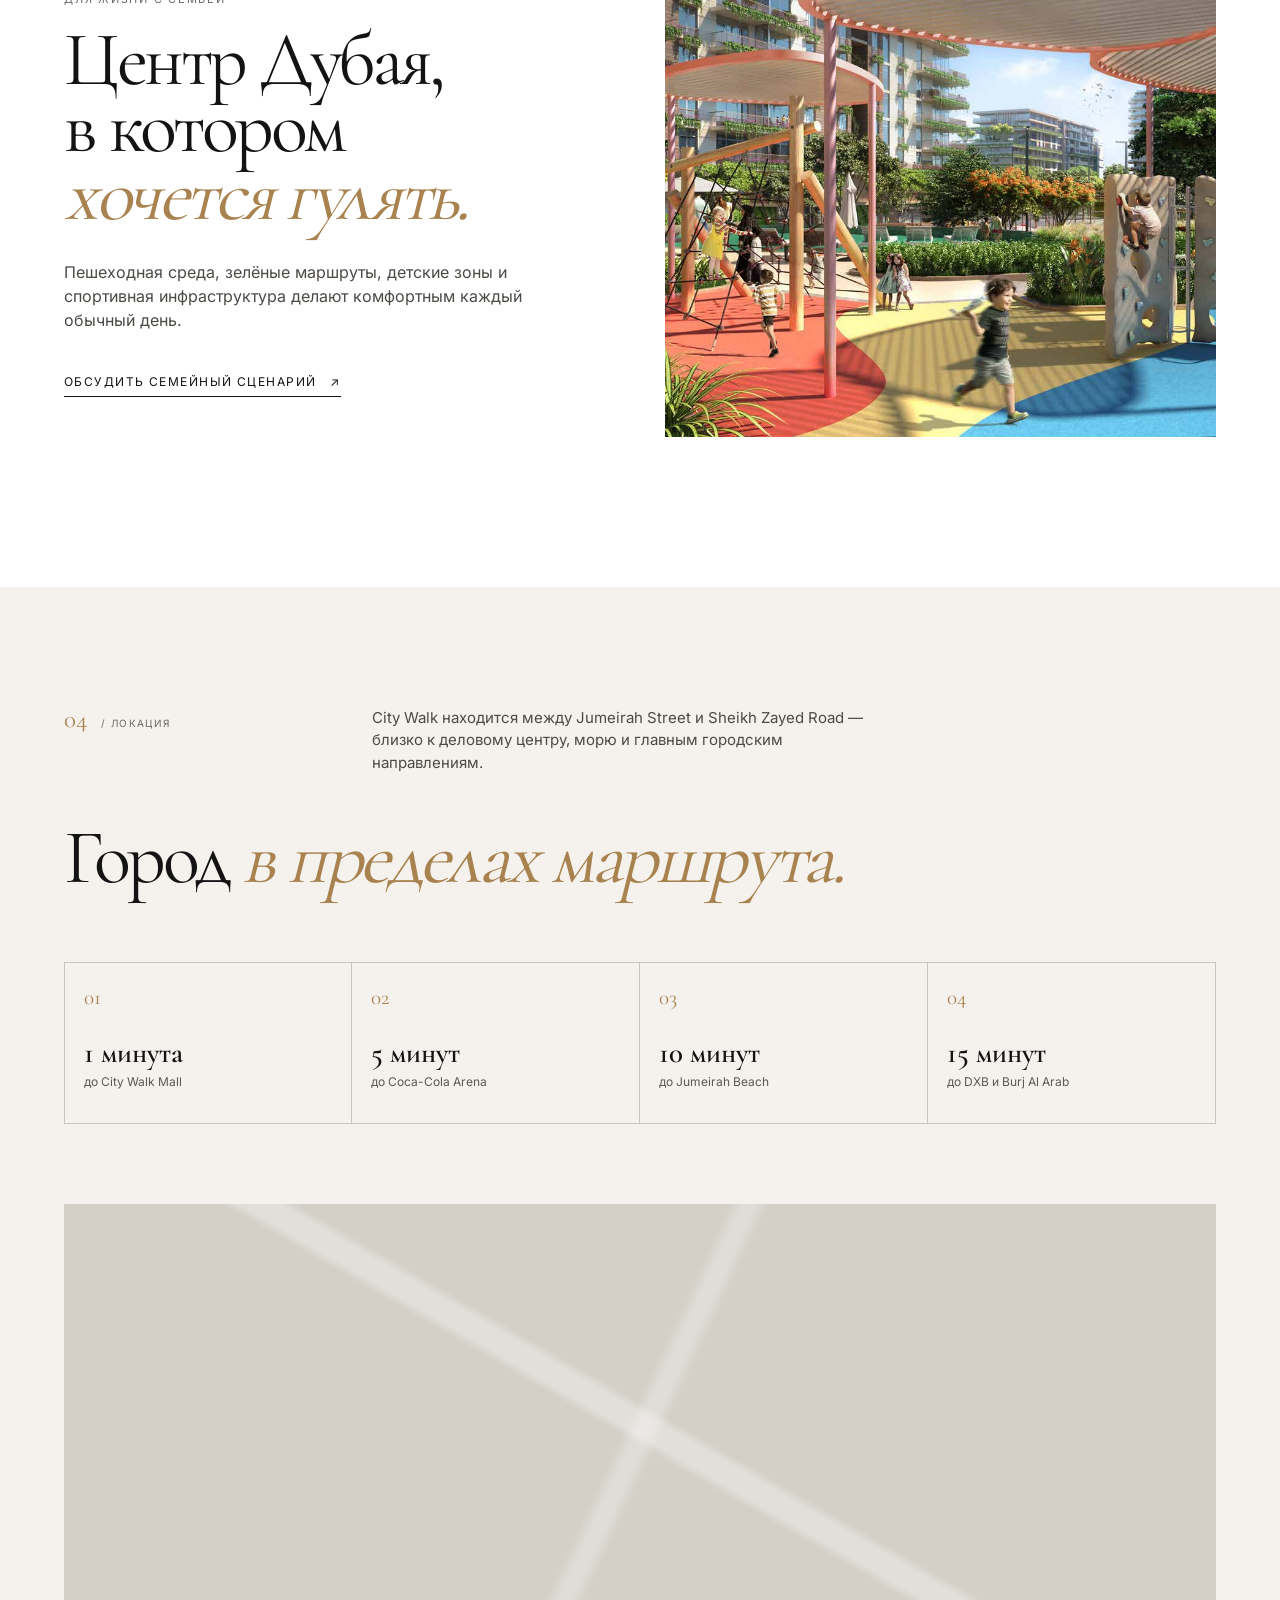
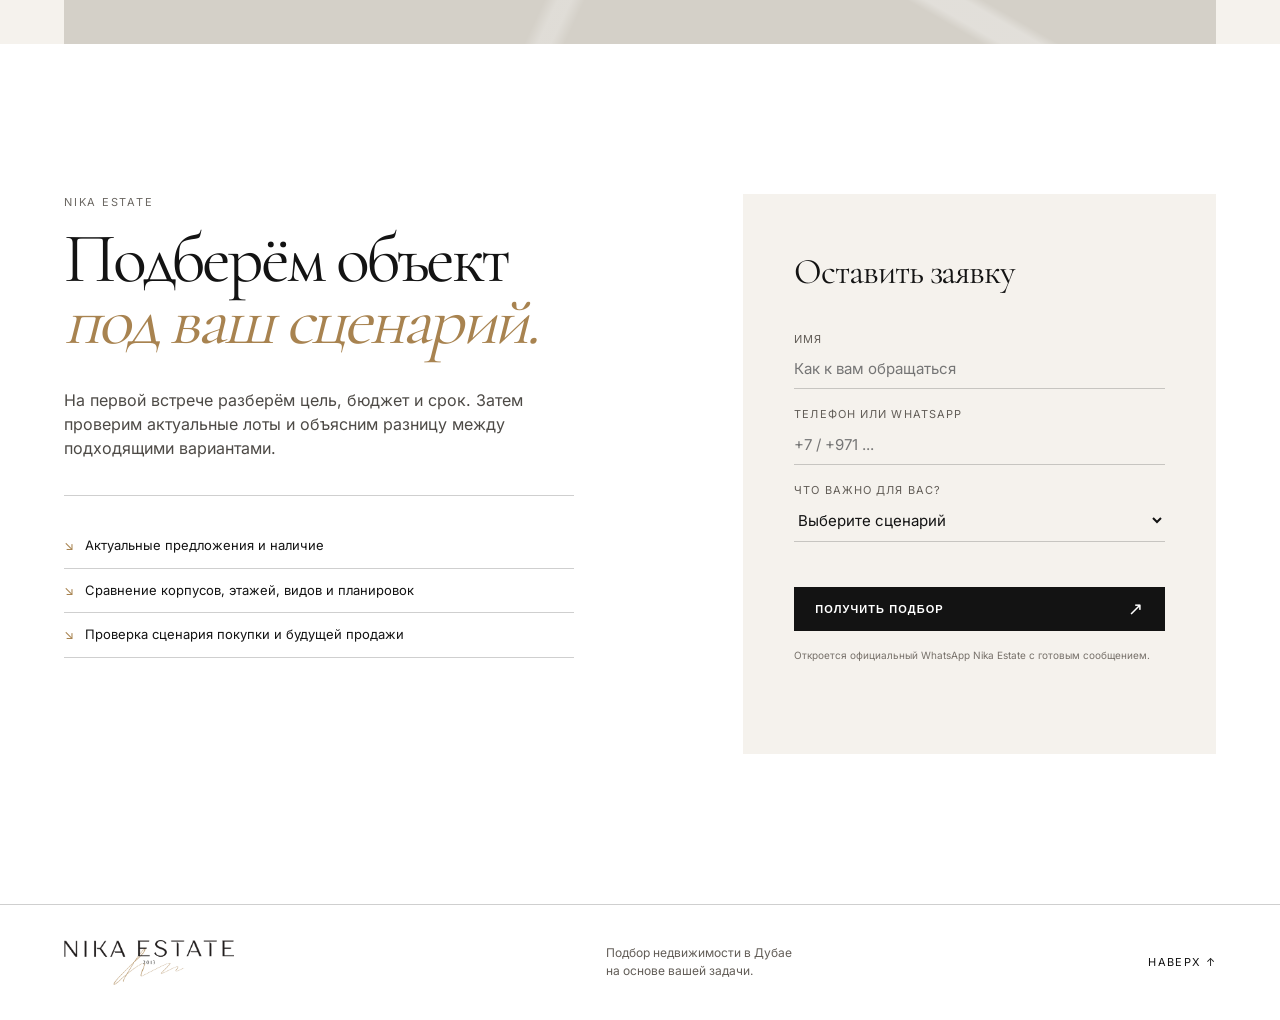
==== commit c3566693: "Publish Nika Estate landing page collection" ====
--- a/index.html
+++ b/index.html
@@ -1,21 +1,16 @@
-<html lang="ru"><head>
-  <meta charset="UTF-8">
-  <meta name="viewport" content="width=device-width, initial-scale=1.0">
-  <meta name="description" content="City Walk + Central Park — подбор резиденций в центре Дубая от Nika Estate.">
+<!doctype html>
+<html lang="ru">
+<head>
+  <meta charset="UTF-8" />
+  <meta name="viewport" content="width=device-width, initial-scale=1.0" />
+  <meta name="description" content="City Walk + Central Park — подбор резиденций в центре Дубая от Nika Estate." />
   <title>City Walk + Central Park — Nika Estate</title>
-  <style>@import url("https://fonts.googleapis.com/css2?family=Cormorant+Garamond:ital,wght@0,400;0,600;1,400&family=Inter:wght@400;600&display=swap");:root{--ink:#131313;--paper:#fff;--sand:#f5f2ed;--gold:#a88350;--line:rgba(19,19,19,.2);--serif:Cormorant,Georgia,serif;--sans:Inter,Arial,sans-serif}*{box-sizing:border-box}html{scroll-behavior:smooth}body{margin:0;background:var(--paper);color:var(--ink);font-family:var(--sans);font-size:16px;line-height:1.5}.sr-only{position:absolute;width:1px;height:1px;margin:-1px;overflow:hidden;clip:rect(0,0,0,0)}.skip-link{position:fixed;top:-80px;left:20px;background:#000;color:#fff;padding:10px;z-index:1000}.skip-link:focus{top:20px}.site-header{height:80px;padding:0 clamp(22px,5vw,82px);border-bottom:1px solid var(--line);display:flex;align-items:center;justify-content:space-between;position:sticky;top:0;background:rgba(255,255,255,.96);backdrop-filter:blur(10px);z-index:20}.brand img{display:block;width:168px;height:auto}.brand-wordmark{font-family:Inter,Arial,sans-serif;font-size:21px;letter-spacing:.16em;color:var(--ink);text-decoration:none}.brand-wordmark i{font-family:var(--serif);font-size:15px;letter-spacing:.02em;font-style:italic;color:var(--gold)}.footer-wordmark{font-family:Inter,Arial,sans-serif;font-size:18px;letter-spacing:.16em}.site-nav{display:flex;align-items:center;gap:clamp(20px,2.6vw,42px)}.site-nav a{font-size:12px;line-height:1.1;color:var(--ink);text-decoration:none;text-transform:uppercase;letter-spacing:.09em}.site-nav .nav-cta{padding:13px 18px;background:var(--gold);color:#fff}.menu-toggle{display:none;background:transparent;border:0;width:44px;height:44px;padding:10px;cursor:pointer}.menu-toggle span:not(.sr-only){display:block;width:24px;height:1px;background:#111;margin:6px 0}.section-shell{padding-left:clamp(22px,5vw,82px);padding-right:clamp(22px,5vw,82px)}.hero{min-height:calc(100vh - 80px);display:grid;grid-template-columns:minmax(360px,.82fr) 1.18fr;gap:clamp(40px,7vw,124px);align-items:center;padding-top:68px;padding-bottom:68px}.eyebrow{font-size:11px;letter-spacing:.16em;text-transform:uppercase;margin:0 0 18px;color:#6c6863}.hero h1,.intro h2,.residences h2,.lifestyle h2,.family h2,.location h2,.consultation h2{font-family:var(--serif);font-weight:400;letter-spacing:-.045em;margin:0;line-height:.88}.hero h1{font-size:clamp(68px,8.7vw,156px)}h1 em,h2 em{font-style:italic;font-weight:400;color:var(--gold)}.hero-lead{font-family:var(--serif);font-size:clamp(27px,2.7vw,45px);line-height:1.05;max-width:650px;margin:32px 0 18px;letter-spacing:-.025em}.hero-text{max-width:510px;color:#4d4a46;margin:0}.hero-actions{display:flex;align-items:center;flex-wrap:wrap;gap:26px;margin-top:36px}.button{border:1px solid var(--ink);padding:16px 21px;display:inline-flex;gap:28px;align-items:center;justify-content:space-between;text-transform:uppercase;letter-spacing:.1em;font-size:11px;font-weight:600;text-decoration:none;transition:.25s}.button span{font-size:18px;font-weight:400;line-height:0}.button-dark{color:#fff;background:var(--ink)}.button-dark:hover{background:var(--gold);border-color:var(--gold)}.button-outline{color:var(--ink);background:transparent}.button-outline:hover{background:var(--ink);color:#fff}.text-link{font-size:12px;text-transform:uppercase;letter-spacing:.12em;text-decoration:none;color:var(--ink);border-bottom:1px solid var(--ink);padding-bottom:5px;display:inline-flex;gap:14px}.hero-facts{border-top:1px solid var(--line);display:grid;grid-template-columns:repeat(3,1fr);gap:15px;padding-top:17px;margin:68px 0 0;max-width:590px}.hero-facts div{padding-right:10px}.hero-facts dt{font-family:var(--serif);font-size:29px;line-height:1.1}.hero-facts dd{margin:4px 0 0;font-size:11px;color:#625e58;line-height:1.25}.hero-media{aspect-ratio:1.05/1;position:relative;overflow:hidden;background:#ddd}.hero-image{position:absolute;inset:0;margin:0;opacity:0;transition:opacity .6s ease}.hero-image.is-active{opacity:1}.hero-image img,.quote-image img,.lifestyle-image img,.family-image img{width:100%;height:100%;display:block;object-fit:cover}.image-counter{position:absolute;bottom:28px;left:30px;color:#fff;display:flex;align-items:center;gap:10px;font-family:var(--serif);font-size:19px;text-shadow:0 1px 12px #000}.image-counter i{width:45px;height:1px;background:#fff}.gallery-controls{position:absolute;right:20px;bottom:20px;display:flex;gap:7px}.gallery-button{border:0;background:#fff;color:#111;width:48px;height:48px;font-size:22px;cursor:pointer;transition:.2s}.gallery-button:hover{background:var(--gold);color:#fff}.quick-links{border-top:1px solid var(--line);border-bottom:1px solid var(--line);display:grid;grid-template-columns:repeat(4,1fr);padding:0 clamp(22px,5vw,82px)}.quick-links a{min-height:98px;border-right:1px solid var(--line);padding:20px 20px 20px 0;display:flex;gap:11px;align-items:flex-end;color:var(--ink);text-decoration:none;font-size:13px}.quick-links a:first-child{border-left:1px solid var(--line);padding-left:20px}.quick-links span{color:var(--gold);align-self:flex-start;font-family:var(--serif);font-size:20px}.quick-links b{margin-left:auto;font-size:18px;font-weight:400}.intro{display:grid;grid-template-columns:25% 1fr;gap:20px;padding-top:150px;padding-bottom:150px}.section-index{font-family:var(--serif);font-size:25px;line-height:1;color:var(--gold)}.section-index span{font-family:var(--sans);font-size:10px;letter-spacing:.14em;text-transform:uppercase;color:#6c6863;margin-left:8px}.intro-content h2{font-size:clamp(54px,6.5vw,105px);max-width:980px}.intro-columns{display:grid;grid-template-columns:1fr 1fr;gap:40px;max-width:760px;margin:46px 0 36px}.intro-columns p{margin:0;font-size:16px;color:#4d4a46}.visual-quote{background:var(--sand);display:grid;grid-template-columns:1.15fr .85fr;padding:0}.quote-image{min-height:620px}.quote-copy{padding:clamp(50px,8vw,125px) clamp(27px,6vw,108px);display:flex;flex-direction:column;justify-content:center}.quote-copy blockquote{font-family:var(--serif);font-size:clamp(36px,4vw,62px);line-height:.98;letter-spacing:-.035em;margin:0 0 30px}.quote-copy>p:last-child{max-width:390px;color:#57524c}.residences{padding-top:150px;padding-bottom:130px}.section-topline{display:grid;grid-template-columns:25% 1fr;gap:20px;margin-bottom:50px}.section-topline>p{max-width:510px;margin:0;color:#4d4a46;font-size:15px}.residences-heading{display:flex;align-items:flex-end;justify-content:space-between;gap:25px;margin-bottom:60px}.residences h2{font-size:clamp(56px,7vw,112px)}.residence-list{border-top:1px solid var(--ink)}.residence-card{border-bottom:1px solid var(--line)}.residence-toggle{width:100%;border:0;background:#fff;padding:24px 2px;display:grid;grid-template-columns:9% 1fr auto;align-items:center;text-align:left;color:var(--ink);cursor:pointer}.residence-number{font-family:var(--serif);font-size:23px;color:var(--gold)}.residence-name{font-family:var(--serif);font-size:clamp(32px,3.7vw,55px);letter-spacing:-.035em}.residence-arrow{font-size:28px;transform:rotate(-45deg);transition:.25s}.open .residence-arrow{transform:rotate(0)}.residence-details{display:none;grid-template-columns:1.2fr 1fr auto;gap:38px;padding:0 0 31px 9%;color:#504c47}.open .residence-details{display:grid}.residence-details p{margin:0;max-width:435px}.residence-details ul{margin:0;padding:0;list-style:none;font-size:13px}.residence-details li{padding:0 0 9px 15px;position:relative}.residence-details li:before{content:'—';position:absolute;left:0;color:var(--gold)}.residence-details a{font-size:11px;text-transform:uppercase;letter-spacing:.12em;align-self:start;color:var(--ink);text-decoration:none;border-bottom:1px solid var(--ink);padding-bottom:5px;white-space:nowrap}.availability-note{font-size:12px;color:#716c65;margin:24px 0 0;max-width:540px}.lifestyle{background:var(--ink);color:#fff;display:grid;grid-template-columns:1fr 1fr}.lifestyle-image{min-height:750px}.lifestyle-panel{padding:clamp(48px,7vw,116px) clamp(22px,7vw,116px)}.lifestyle-panel .section-index span{color:#b8b4ae}.lifestyle h2{font-size:clamp(55px,5.4vw,88px);margin:73px 0 29px}.lifestyle-panel>p{color:#d4d0ca;max-width:480px}.amenity-grid{border-top:1px solid rgba(255,255,255,.3);margin-top:58px}.amenity-grid>div{display:grid;grid-template-columns:40px 1fr;column-gap:12px;padding:17px 0;border-bottom:1px solid rgba(255,255,255,.3)}.amenity-grid span{font-family:var(--serif);color:#d3b585;font-size:21px;grid-row:span 2}.amenity-grid b{font-weight:400;font-size:15px}.amenity-grid p{grid-column:2;margin:5px 0 0;font-size:12px;color:#c7c2bd;line-height:1.45}.family{display:grid;grid-template-columns:.95fr 1.05fr;gap:clamp(40px,8vw,130px);padding-top:150px;padding-bottom:150px;align-items:center}.family h2{font-size:clamp(56px,6vw,98px);margin:0 0 32px}.family-copy>p:not(.eyebrow){max-width:470px;color:#4d4a46}.family-copy .text-link{margin-top:25px}.family-image{aspect-ratio:1/.88}.location{background:var(--sand);padding-top:120px;padding-bottom:0}.location-title h2{font-size:clamp(55px,6vw,100px);max-width:850px}.journey-grid{display:grid;grid-template-columns:repeat(4,1fr);margin:70px 0 80px;border-top:1px solid var(--line);border-bottom:1px solid var(--line)}.journey-grid article{min-height:160px;border-right:1px solid var(--line);padding:19px}.journey-grid article:first-child{border-left:1px solid var(--line)}.journey-grid span{font-family:var(--serif);color:var(--gold);font-size:21px;display:block;margin-bottom:25px}.journey-grid strong{display:block;font-family:var(--serif);font-size:29px;line-height:1}.journey-grid p{font-size:12px;margin:6px 0 0;color:#5c5751}.location-map{height:440px;position:relative;overflow:hidden;background:#d4d0c8;margin:0;color:var(--ink);isolation:isolate;background-image:linear-gradient(30deg,transparent 48%,rgba(255,255,255,.32) 49%,rgba(255,255,255,.32) 51%,transparent 52%),linear-gradient(115deg,transparent 49%,rgba(255,255,255,.27) 50%,rgba(255,255,255,.27) 51%,transparent 52%)}.map-orbit{position:absolute;border:1px solid rgba(19,19,19,.25);border-radius:50%;z-index:-1}.orbit-one{width:480px;height:480px;left:29%;top:-87px}.orbit-two{width:770px;height:770px;left:13%;top:-233px}.map-point{position:absolute;font-size:11px;letter-spacing:.08em;text-transform:uppercase;text-align:center}.map-point:after{content:'';width:5px;height:5px;border-radius:100%;background:var(--gold);display:block;margin:9px auto}.map-point.central{left:47%;top:41%;font-family:var(--serif);font-size:31px;letter-spacing:-.03em;text-transform:none;line-height:.95}.map-point.central i{width:24px;height:24px;border:1px solid var(--gold);border-radius:50%;display:block;margin:15px auto}.map-point.central:after{display:none}.map-point.downtown{top:12%;left:61%}.map-point.difc{top:30%;left:75%}.map-point.beach{top:59%;left:18%}.map-point.airport{top:70%;left:69%}.map-caption{position:absolute;bottom:17px;left:20px;font-size:10px;color:#5e5a54}.consultation{display:grid;grid-template-columns:1fr .82fr;gap:clamp(40px,8vw,160px);padding-top:150px;padding-bottom:150px}.consultation h2{font-size:clamp(54px,5.5vw,90px);margin-bottom:36px}.consultation-intro>p:not(.eyebrow){max-width:520px;color:#4d4a46}.consultation-list{padding:28px 0 0;margin:35px 0 0;border-top:1px solid var(--line);list-style:none;max-width:510px}.consultation-list li{border-bottom:1px solid var(--line);padding:12px 0;font-size:13px}.consultation-list li:before{content:'↘';color:var(--gold);margin-right:11px}.request-form{background:var(--sand);padding:clamp(28px,4vw,55px);align-self:start}.form-label{font-family:var(--serif);font-size:36px;letter-spacing:-.03em;margin:0 0 32px}.request-form label{font-size:11px;letter-spacing:.1em;text-transform:uppercase;display:block;margin:17px 0;color:#625d57}.request-form input,.request-form select{font-family:var(--sans);font-size:15px;color:var(--ink);width:100%;display:block;border:0;border-bottom:1px solid var(--line);background:transparent;padding:12px 0 10px;border-radius:0;outline:none}.request-form input:focus,.request-form select:focus{border-bottom-color:var(--gold)}.request-form select{appearance:auto}.form-submit{width:100%;border:0;margin-top:28px;cursor:pointer}.form-note{font-size:10px;color:#77716a;line-height:1.4;margin:17px 0 0}.form-success{min-height:24px;margin:16px 0 0;color:#71603d;font-size:13px}.site-footer{border-top:1px solid var(--line);padding:35px clamp(22px,5vw,82px);display:grid;grid-template-columns:1fr 1fr auto;gap:20px;align-items:center}.site-footer img{width:170px}.site-footer p{font-size:12px;color:#625d57;margin:0}.site-footer a{font-size:11px;text-transform:uppercase;letter-spacing:.12em;color:var(--ink);text-decoration:none}.mobile-request{display:none}
-@media(max-width:900px){.site-header{height:68px}.site-nav{gap:18px}.site-nav a{font-size:10px}.hero{grid-template-columns:1fr;gap:42px;padding-top:40px}.hero-copy{order:2}.hero-media{order:1;aspect-ratio:1.1/1}.hero-facts{margin-top:44px}.intro,.section-topline{grid-template-columns:1fr;gap:28px}.intro{padding-top:100px;padding-bottom:100px}.visual-quote,.lifestyle,.family,.consultation{grid-template-columns:1fr}.quote-image{min-height:440px}.quote-copy{min-height:450px}.lifestyle-image{min-height:510px}.lifestyle-panel{padding-top:80px;padding-bottom:80px}.family{padding-top:100px;padding-bottom:100px}.family-copy{order:2}.family-image{order:1}.residences{padding-top:100px;padding-bottom:100px}.section-topline{margin-bottom:38px}.residence-details{grid-template-columns:1fr 1fr;padding-left:9%;padding-right:10px}.residence-details a{grid-column:1/-1}.journey-grid{grid-template-columns:1fr 1fr}.journey-grid article:nth-child(3){border-left:1px solid var(--line)}.consultation{padding-top:100px;padding-bottom:100px}.site-footer{grid-template-columns:1fr auto}.site-footer p{display:none}}
-@media(max-width:640px){body{padding-bottom:67px}.site-header{padding:0 20px}.brand img{width:138px}.menu-toggle{display:block}.site-nav{position:absolute;left:0;right:0;top:67px;background:#fff;border-bottom:1px solid var(--line);display:none;padding:20px;flex-direction:column;align-items:stretch;gap:0}.site-nav.is-open{display:flex}.site-nav a{padding:14px 0;border-bottom:1px solid var(--line);font-size:11px}.site-nav .nav-cta{text-align:center;margin-top:15px;border:0}.section-shell{padding-left:20px;padding-right:20px}.hero{min-height:auto;padding-top:22px;padding-bottom:65px;gap:31px}.hero-media{margin:0 -20px;aspect-ratio:.95/1}.hero-copy{display:flex;flex-direction:column}.hero-copy .eyebrow{order:-1}.hero h1{font-size:70px}.hero-lead{font-size:31px;margin-top:25px}.hero-text{font-size:14px;line-height:1.5}.hero-actions{margin-top:27px;gap:20px}.button{width:100%;padding:16px 18px}.text-link{font-size:10px}.hero-facts{margin-top:37px}.hero-facts dt{font-size:25px}.hero-facts dd{font-size:10px}.image-counter{left:21px;bottom:19px}.gallery-controls{right:13px;bottom:13px}.gallery-button{width:44px;height:44px}.quick-links{display:flex;overflow-x:auto;padding:0 20px;scroll-snap-type:x mandatory}.quick-links a{flex:0 0 185px;min-height:85px;scroll-snap-align:start;padding:15px 16px!important;border-left:1px solid var(--line)}.quick-links a:last-child{border-right:1px solid var(--line)}.intro{padding-top:76px;padding-bottom:76px}.section-index{font-size:22px}.intro-content h2{font-size:54px;line-height:.91}.intro-columns{grid-template-columns:1fr;gap:19px;margin:31px 0}.intro-columns p{font-size:14px}.quote-image{min-height:340px}.quote-copy{padding:60px 20px;min-height:390px}.quote-copy blockquote{font-size:39px}.residences{padding-top:76px;padding-bottom:76px}.residences-heading{display:block;margin-bottom:36px}.residences h2{font-size:57px;margin-bottom:28px}.residence-toggle{grid-template-columns:47px 1fr auto;padding:19px 0}.residence-number{font-size:19px}.residence-name{font-size:31px}.residence-arrow{font-size:24px}.residence-details{grid-template-columns:1fr;padding:0 6px 24px 47px;gap:15px;font-size:14px}.residence-details ul{font-size:12px}.availability-note{font-size:11px}.lifestyle-image{min-height:370px}.lifestyle-panel{padding:72px 20px}.lifestyle h2{font-size:57px;line-height:.9;margin-top:55px}.lifestyle-panel>p{font-size:14px}.amenity-grid{margin-top:38px}.family{padding-top:77px;padding-bottom:77px;gap:34px}.family h2{font-size:57px}.family-copy>p:not(.eyebrow){font-size:14px}.family-image{aspect-ratio:1/.93}.location{padding-top:78px}.location-title h2{font-size:56px}.journey-grid{margin:42px 0 45px}.journey-grid article{min-height:138px;padding:16px}.journey-grid span{margin-bottom:19px}.journey-grid strong{font-size:25px}.journey-grid p{font-size:11px}.location-map{height:355px;margin:0 -20px}.orbit-one{width:350px;height:350px;left:4%;top:-25px}.orbit-two{width:590px;height:590px;left:-29%;top:-130px}.map-point.central{left:39%;top:42%;font-size:26px}.map-point.downtown{left:60%;top:14%}.map-point.difc{left:79%;top:30%}.map-point.beach{left:12%;top:61%}.map-point.airport{left:71%;top:72%}.consultation{padding-top:77px;padding-bottom:77px;gap:42px}.consultation h2{font-size:55px}.consultation-intro>p:not(.eyebrow){font-size:14px}.request-form{margin:0 -2px;padding:28px 22px}.form-label{font-size:32px}.site-footer{padding:28px 20px}.site-footer img{width:146px}.mobile-request{position:fixed;bottom:0;left:0;right:0;height:67px;display:flex;align-items:center;justify-content:space-between;padding:0 20px;background:#171717;color:#fff;text-decoration:none;text-transform:uppercase;font-size:10px;font-weight:600;letter-spacing:.12em;z-index:30}.mobile-request b{font-size:19px;color:#d3b585;font-weight:400}}
-/* September update: keep the editorial treatment, but make the image rhythm more compact. */
-.brand-official-logo img{width:184px;height:auto;display:block}.hero-media{aspect-ratio:1.31/1}.quote-image{min-height:496px}.lifestyle-image{min-height:600px}.family-image{aspect-ratio:1/.704}.location-map{display:none}.google-map-section{background:var(--sand);padding:0 clamp(22px,5vw,82px) 120px}.google-map-frame{width:100%;height:440px;border:0;display:block;filter:grayscale(.18) contrast(.96)}
-@media(max-width:900px){.hero-media{aspect-ratio:1.375/1}.quote-image{min-height:352px}.lifestyle-image{min-height:408px}}
-@media(max-width:640px){.brand-official-logo img{width:150px}.hero-media{aspect-ratio:1.19/1}.quote-image{min-height:272px}.lifestyle-image{min-height:296px}.family-image{aspect-ratio:1/.744}.google-map-section{padding:0 20px 78px}.google-map-frame{height:355px}}
-</style>
+  <link rel="stylesheet" href="styles.css" />
 </head>
 <body>
   <a class="skip-link" href="#content">К содержанию</a>
   <header class="site-header">
-    <a class="brand brand-official-logo" href="#top" aria-label="Nika Estate — на главную"><img src="https://nikaestate.ae/local/templates/dubai/images/logo.svg" alt="Nika Estate"></a>
+    <a class="brand" href="#top" aria-label="Nika Estate — на главную"><img src="assets/logo-nika-estate.png" alt="Nika Estate" /></a>
     <button class="menu-toggle" type="button" aria-expanded="false" aria-controls="site-nav"><span></span><span></span><span class="sr-only">Открыть меню</span></button>
     <nav id="site-nav" class="site-nav" aria-label="Навигация по странице">
       <a href="#about">О районе</a><a href="#residences">Резиденции</a><a href="#lifestyle">Инфраструктура</a><a href="#location">Локация</a><a class="nav-cta" href="#request">Подобрать объект</a>
@@ -25,28 +20,28 @@
     <section id="top" class="hero section-shell">
       <div class="hero-copy">
         <p class="eyebrow">Dubai · Al Wasl</p>
-        <h1>City Walk<br><em>Central Park</em></h1>
+        <h1>City Walk<br /><em>Central Park</em></h1>
         <p class="hero-lead">Резиденции рядом с большим парком — в самом центре Дубая.</p>
         <p class="hero-text">Редкое сочетание: утренний маршрут по зелени, City Walk с ресторанами и бутиками у дома, пляж и деловой центр — в нескольких минутах.</p>
         <div class="hero-actions"><a class="button button-dark" href="#request">Подобрать резиденцию <span>↗</span></a><a class="text-link" href="#about">Исследовать район <span>↓</span></a></div>
         <dl class="hero-facts"><div><dt>1 мин</dt><dd>до City Walk Mall</dd></div><div><dt>10 мин</dt><dd>до Jumeirah Beach</dd></div><div><dt>5 мин</dt><dd>до Coca-Cola Arena</dd></div></dl>
       </div>
       <div class="hero-media" aria-label="Галерея Central Park">
-        <figure class="hero-image is-active"><img src="https://meraas.com/sites/default/files/2024-03/CP%20-%20TG%20-%201.jpg" alt="Вид на зелёный Central Park с террасы"></figure>
-        <figure class="hero-image"><img src="https://meraas.com/sites/default/files/2024-03/CP%20-%20TG%20%E2%80%93%202.jpg" alt="Зелёный сад между резиденциями Central Park"></figure>
-        <figure class="hero-image"><img src="https://meraas.com/sites/default/files/2024-03/CP%20-%20TG%20%E2%80%93%203.jpg" alt="Въезд в Central Park at City Walk"></figure>
+        <figure class="hero-image is-active"><img src="assets/images/central-park-terrace.jpg" alt="Вид на зелёный Central Park с террасы" /></figure>
+        <figure class="hero-image"><img src="assets/images/central-park-garden.jpg" alt="Зелёный сад между резиденциями Central Park" /></figure>
+        <figure class="hero-image"><img src="assets/images/central-park-arrival.jpg" alt="Въезд в Central Park at City Walk" /></figure>
         <div class="image-counter"><span class="current-slide">01</span><i></i><span>03</span></div><div class="gallery-controls"><button class="gallery-button gallery-prev" type="button" aria-label="Предыдущее фото">←</button><button class="gallery-button gallery-next" type="button" aria-label="Следующее фото">→</button></div>
       </div>
     </section>
     <section class="quick-links" aria-label="Быстрая навигация"><a href="#residences"><span>01</span> Форматы резиденций <b>↘</b></a><a href="#lifestyle"><span>02</span> Ритм жизни <b>↘</b></a><a href="#location"><span>03</span> Локация <b>↘</b></a><a href="#request"><span>04</span> Консультация <b>↘</b></a></section>
     <section id="about" class="intro section-shell">
       <div class="section-index">01 <span>/ О районе</span></div>
-      <div class="intro-content"><p class="eyebrow">Центр, в котором есть воздух</p><h2>Не выбирать между энергией города <em>и личным пространством.</em></h2><div class="intro-columns"><p>Central Park — жилое ядро City Walk: большая зелёная территория окружена современными mid-rise-резиденциями. Вместо привычной стены из небоскрёбов — парк, прогулки и открытое небо.</p><p>Здесь городская жизнь не требует машины: кафе, рестораны, международный ритейл и развлечения City Walk находятся в пешей доступности. Downtown, DIFC и Business Bay — на коротком маршруте по Sheikh Zayed Road.</p></div><a class="text-link" href="#location">Посмотреть окружение <span>↓</span></a></div>
+      <div class="intro-content"><p class="eyebrow">Центр, в котором есть воздух</p><h2>Энергия города <em>и личное пространство.</em></h2><div class="intro-columns"><p>Central Park — жилое ядро City Walk: большая зелёная территория окружена современными mid-rise-резиденциями. Из окон открываются парк, прогулочные маршруты и просторное небо.</p><p>Кафе, рестораны, международный ритейл и развлечения City Walk находятся в пешей доступности. Downtown, DIFC и Business Bay — на коротком маршруте по Sheikh Zayed Road.</p></div><a class="text-link" href="#location">Посмотреть окружение <span>↓</span></a></div>
     </section>
-    <section class="visual-quote section-shell"><div class="quote-image"><img src="https://meraas.com/sites/default/files/2024-03/CP%20-%20PLAZA%20PHASE%20HEADER%20%E2%80%93%201.jpg" alt="Ресторан с видом на парк в City Walk"></div><div class="quote-copy"><p class="eyebrow">Сценарий на каждый день</p><blockquote>«Утром — пробежка в парке.<br>Днём — пляж или деловой центр.<br><em>Вечером — ужин в City Walk.»</em></blockquote><p>И всё это — не список достопримечательностей, а привычный ритм жизни.</p></div></section>
+    <section class="visual-quote section-shell"><div class="quote-image"><img src="assets/images/central-park-restaurant.jpg" alt="Ресторан с видом на парк в City Walk" /></div><div class="quote-copy"><p class="eyebrow">Сценарий на каждый день</p><blockquote>«Утром — пробежка в парке.<br />Днём — пляж или деловой центр.<br /><em>Вечером — ужин в City Walk.»</em></blockquote><p>И всё это — не список достопримечательностей, а привычный ритм жизни.</p></div></section>
     <section id="residences" class="residences section-shell">
-      <div class="section-topline"><div class="section-index">02 <span>/ Central Park · City Walk</span></div><p>Central Park — жилой квартал внутри City Walk. Покажем актуальные планировки и предложения под вашу задачу: для жизни, аренды или сохранения капитала.</p></div>
-      <div class="residences-heading"><h2>Актуальные планировки<br><em>Central Park в City Walk.</em></h2><a href="#request" class="button button-outline">Получить актуальный подбор <span>↗</span></a></div>
+      <div class="section-topline"><div class="section-index">02 <span>/ Резиденции</span></div><p>Подберём актуальные предложения в Central Park и City Walk под вашу задачу — для жизни, аренды или сохранения капитала.</p></div>
+      <div class="residences-heading"><h2>Форматы для<br /><em>разных сценариев.</em></h2><a href="#request" class="button button-outline">Получить актуальный подбор <span>↗</span></a></div>
       <div class="residence-list">
         <article class="residence-card open"><button class="residence-toggle" type="button" aria-expanded="true"><span class="residence-number">01</span><span class="residence-name">1 bedroom</span><span class="residence-arrow">↘</span></button><div class="residence-details"><p>Для личной базы в центре или инвестиционного сценария с понятным спросом на аренду.</p><ul><li>Пространство для одного или пары</li><li>Виды на зелень или городской skyline — в зависимости от корпуса и лота</li></ul><a href="#request">Запросить наличие →</a></div></article>
         <article class="residence-card"><button class="residence-toggle" type="button" aria-expanded="false"><span class="residence-number">02</span><span class="residence-name">2 bedrooms</span><span class="residence-arrow">↘</span></button><div class="residence-details"><p>Гибкий формат для жизни в центре, семейного использования или аренды для пары с ребёнком.</p><ul><li>Больше сценариев для гостевой или кабинета</li><li>Уточняем конкретные площади, этаж и вид до бронирования</li></ul><a href="#request">Запросить наличие →</a></div></article>
@@ -54,14 +49,11 @@
         <article class="residence-card"><button class="residence-toggle" type="button" aria-expanded="false"><span class="residence-number">04</span><span class="residence-name">Penthouses</span><span class="residence-arrow">↘</span></button><div class="residence-details"><p>Редкие крупные форматы для тех, кто ищет приватность, масштаб и открытые виды в центральной локации.</p><ul><li>Ограниченное предложение</li><li>Подбор и проверка лота — индивидуально</li></ul><a href="#request">Обсудить запрос →</a></div></article>
       </div><p class="availability-note">Цена, доступность и характеристики конкретного лота меняются. Мы проверим их у продавца перед тем, как рекомендовать объект.</p>
     </section>
-    <section id="lifestyle" class="lifestyle"><div class="lifestyle-image"><img src="https://meraas.com/sites/default/files/2024-03/CP%20-%20THYME%20PHASE%20HEADER%20%E2%80%93%201.jpg" alt="Бассейн и зелёная территория Central Park"></div><div class="lifestyle-panel"><div class="section-index">03 <span>/ Инфраструктура</span></div><h2>Большой парк —<br><em>не просто вид из окна.</em></h2><p>Central Park создан как активная среда: здесь можно выстроить свой ритм — от утренней тренировки до семейного вечера на открытом воздухе.</p><div class="amenity-grid"><div><span>01</span><b>Для движения</b><p>running track, outdoor gym, fitness stations, теннис, squash и basketball</p></div><div><span>02</span><b>Для восстановления</b><p>бассейны, spa и sauna, зоны yoga и meditation</p></div><div><span>03</span><b>Для семьи</b><p>детские и water play-зоны, спортивные газоны, picnic pavilions</p></div><div><span>04</span><b>Для города</b><p>кафе, рестораны, ритейл и события City Walk рядом с домом</p></div></div></div></section>
-    <section class="family section-shell"><div class="family-copy"><p class="eyebrow">Для жизни с семьёй</p><h2>Центр Дубая,<br>в котором <em>хочется гулять.</em></h2><p>Безопасная пешеходная среда, зелёные маршруты, детские зоны и спортивная инфраструктура помогают сделать город комфортным не только на открытке, но и в обычный вторник.</p><a class="text-link" href="#request">Обсудить семейный сценарий <span>↗</span></a></div><div class="family-image"><img src="https://meraas.com/sites/default/files/2024-03/CP%20-%20ERIN%20PHASE%20HEADER%20%E2%80%93%201.jpg" alt="Детская игровая зона в Central Park"></div></section>
-    <section id="location" class="location section-shell"><div class="section-topline"><div class="section-index">04 <span>/ Локация</span></div><p>City Walk находится между Jumeirah Street и Sheikh Zayed Road — близко к деловому центру, морю и главным городским направлениям.</p></div><div class="location-title"><h2>Город <em>в пределах маршрута.</em></h2></div><div class="journey-grid"><article><span>01</span><strong>1 минута</strong><p>до City Walk Mall</p></article><article><span>02</span><strong>5 минут</strong><p>до Coca-Cola Arena</p></article><article><span>03</span><strong>10 минут</strong><p>до Jumeirah Beach</p></article><article><span>04</span><strong>15 минут</strong><p>до DXB и Burj Al Arab</p></article></div><div class="location-map" role="img" aria-label="Схема расположения City Walk относительно Downtown, DIFC и Jumeirah Beach"><div class="map-orbit orbit-one"></div><div class="map-orbit orbit-two"></div><div class="map-point central"><b>City Walk<br>Central Park</b><i></i></div><div class="map-point downtown">Downtown</div><div class="map-point difc">DIFC</div><div class="map-point beach">Jumeirah<br>Beach</div><div class="map-point airport">DXB</div><span class="map-caption">Схема ориентировочная · время в пути зависит от трафика</span></div></section>
-    <section class="google-map-section" aria-label="Карта Central Park в City Walk"><iframe class="google-map-frame" title="Central Park at City Walk на Google Картах" src="https://www.google.com/maps?q=Central%20Park%20at%20City%20Walk%2C%20Dubai&amp;z=15&amp;output=embed" loading="lazy" referrerpolicy="no-referrer-when-downgrade" allowfullscreen=""></iframe></section>
-    <section class="consultation section-shell" id="request"><div class="consultation-intro"><p class="eyebrow">Nika Estate</p><h2>Подберём объект,<br><em>а не просто покажем витрину.</em></h2><p>На первой встрече разберём вашу цель, бюджет, срок и отношение к риску. Затем — проверим актуальные лоты и объясним, почему каждый вариант подходит или нет.</p><ul class="consultation-list"><li>Актуальные предложения и availability</li><li>Сравнение корпусов, этажей, видов и планировок</li><li>Проверка сценария покупки и выхода из инвестиции</li></ul></div><form class="request-form" novalidate=""><p class="form-label">Оставить заявку</p><label>Имя<input name="name" type="text" autocomplete="name" placeholder="Как к вам обращаться" required=""></label><label>Телефон или WhatsApp<input name="contact" type="text" autocomplete="tel" placeholder="+7 / +971 ..." required=""></label><label>Что важно для вас?<select name="goal"><option value="">Выберите сценарий</option><option>Для жизни</option><option>Для аренды</option><option>Инвестиция / перепродажа</option><option>Нужна консультация</option></select></label><button class="button button-dark form-submit" type="submit">Получить подбор <span>↗</span></button><p class="form-note">Нажимая кнопку, вы соглашаетесь на обработку данных для связи по заявке.</p><p class="form-success" aria-live="polite"></p></form></section>
+    <section id="lifestyle" class="lifestyle"><div class="lifestyle-image"><img src="assets/images/central-park-pool.jpg" alt="Бассейн и зелёная территория Central Park" /></div><div class="lifestyle-panel"><div class="section-index">03 <span>/ Инфраструктура</span></div><h2>Большой парк —<br /><em>не просто вид из окна.</em></h2><p>Central Park создан как активная среда: здесь можно выстроить свой ритм — от утренней тренировки до семейного вечера на открытом воздухе.</p><div class="amenity-grid"><div><span>01</span><b>Для движения</b><p>running track, outdoor gym, fitness stations, теннис, squash и basketball</p></div><div><span>02</span><b>Для восстановления</b><p>бассейны, spa и sauna, зоны yoga и meditation</p></div><div><span>03</span><b>Для семьи</b><p>детские и water play-зоны, спортивные газоны, picnic pavilions</p></div><div><span>04</span><b>Для города</b><p>кафе, рестораны, ритейл и события City Walk рядом с домом</p></div></div></div></section>
+    <section class="family section-shell"><div class="family-copy"><p class="eyebrow">Для жизни с семьёй</p><h2>Центр Дубая,<br />в котором <em>хочется гулять.</em></h2><p>Пешеходная среда, зелёные маршруты, детские зоны и спортивная инфраструктура делают комфортным каждый обычный день.</p><a class="text-link" href="#request">Обсудить семейный сценарий <span>↗</span></a></div><div class="family-image"><img src="assets/images/central-park-play.jpg" alt="Детская игровая зона в Central Park" /></div></section>
+    <section id="location" class="location section-shell"><div class="section-topline"><div class="section-index">04 <span>/ Локация</span></div><p>City Walk находится между Jumeirah Street и Sheikh Zayed Road — близко к деловому центру, морю и главным городским направлениям.</p></div><div class="location-title"><h2>Город <em>в пределах маршрута.</em></h2></div><div class="journey-grid"><article><span>01</span><strong>1 минута</strong><p>до City Walk Mall</p></article><article><span>02</span><strong>5 минут</strong><p>до Coca-Cola Arena</p></article><article><span>03</span><strong>10 минут</strong><p>до Jumeirah Beach</p></article><article><span>04</span><strong>15 минут</strong><p>до DXB и Burj Al Arab</p></article></div><div class="location-map"><iframe title="Central Park at City Walk на Google Maps" src="https://www.google.com/maps?q=Central+Park+City+Walk+Dubai&amp;output=embed" loading="lazy" referrerpolicy="no-referrer-when-downgrade" allowfullscreen></iframe></div></section>
+    <section class="consultation section-shell" id="request"><div class="consultation-intro"><p class="eyebrow">Nika Estate</p><h2>Подберём объект<br /><em>под ваш сценарий.</em></h2><p>На первой встрече разберём цель, бюджет и срок. Затем проверим актуальные лоты и объясним разницу между подходящими вариантами.</p><ul class="consultation-list"><li>Актуальные предложения и наличие</li><li>Сравнение корпусов, этажей, видов и планировок</li><li>Проверка сценария покупки и будущей продажи</li></ul></div><form class="request-form" novalidate><p class="form-label">Оставить заявку</p><label>Имя<input name="name" type="text" autocomplete="name" placeholder="Как к вам обращаться" required /></label><label>Телефон или WhatsApp<input name="contact" type="text" autocomplete="tel" placeholder="+7 / +971 ..." required /></label><label>Что важно для вас?<select name="goal"><option value="">Выберите сценарий</option><option>Для жизни</option><option>Для аренды</option><option>Инвестиция / перепродажа</option><option>Нужна консультация</option></select></label><button class="button button-dark form-submit" type="submit">Получить подбор <span>↗</span></button><p class="form-note">Откроется официальный WhatsApp Nika Estate с готовым сообщением.</p><p class="form-success" aria-live="polite"></p></form></section>
   </main>
-  <footer class="site-footer"><span class="footer-wordmark">NIKA ESTATE</span><p>Подбор недвижимости в Дубае<br>на основе вашей задачи.</p><a href="#top">Наверх ↑</a></footer><a class="mobile-request" href="#request"><span>Подобрать резиденцию</span><b>↗</b></a><script>const menuButton=document.querySelector('.menu-toggle');const nav=document.querySelector('.site-nav');menuButton?.addEventListener('click',()=>{const open=nav.classList.toggle('is-open');menuButton.setAttribute('aria-expanded',String(open))});document.querySelectorAll('.site-nav a').forEach(link=>link.addEventListener('click',()=>{nav.classList.remove('is-open');menuButton?.setAttribute('aria-expanded','false')}));const slides=[...document.querySelectorAll('.hero-image')];const currentSlide=document.querySelector('.current-slide');let activeSlide=0;function showSlide(index){activeSlide=(index+slides.length)%slides.length;slides.forEach((slide,i)=>slide.classList.toggle('is-active',i===activeSlide));currentSlide.textContent=String(activeSlide+1).padStart(2,'0')}document.querySelector('.gallery-prev')?.addEventListener('click',()=>showSlide(activeSlide-1));document.querySelector('.gallery-next')?.addEventListener('click',()=>showSlide(activeSlide+1));document.querySelectorAll('.residence-toggle').forEach(button=>button.addEventListener('click',()=>{const card=button.closest('.residence-card');const wasOpen=card.classList.contains('open');document.querySelectorAll('.residence-card').forEach(item=>{item.classList.remove('open');item.querySelector('.residence-toggle').setAttribute('aria-expanded','false')});if(!wasOpen){card.classList.add('open');button.setAttribute('aria-expanded','true')}}));document.querySelector('.request-form')?.addEventListener('submit',event=>{event.preventDefault();const form=event.currentTarget;const name=form.elements.name.value.trim();const contact=form.elements.contact.value.trim();const message=form.querySelector('.form-success');if(!name||!contact){message.textContent='Пожалуйста, укажите имя и способ связи.';return}message.textContent='Спасибо. Заявка подготовлена — менеджер Nika Estate свяжется с вами для подбора.';form.reset()});
-</script>
-
-
-</body></html>
+  <footer class="site-footer"><img src="assets/logo-nika-estate.png" alt="Nika Estate" /><p>Подбор недвижимости в Дубае<br />на основе вашей задачи.</p><a href="#top">Наверх ↑</a></footer><a class="mobile-request" href="#request"><span>Подобрать резиденцию</span><b>↗</b></a><script src="script.js"></script>
+</body>
+</html>
--- a/styles.css
+++ b/styles.css
@@ -0,0 +1,6 @@
+@font-face{font-family:Inter;src:url("assets/fonts/inter-regular.ttf") format("truetype");font-weight:400;font-display:swap}@font-face{font-family:Inter;src:url("assets/fonts/inter-semibold.ttf") format("truetype");font-weight:600;font-display:swap}@font-face{font-family:Cormorant;src:url("assets/fonts/cormorant-garamond-regular.ttf") format("truetype");font-weight:400;font-display:swap}@font-face{font-family:Cormorant;src:url("assets/fonts/cormorant-garamond-semibold.ttf") format("truetype");font-weight:600;font-display:swap}
+:root{--ink:#131313;--paper:#fff;--sand:#f5f2ed;--gold:#a88350;--line:rgba(19,19,19,.2);--serif:Cormorant,Georgia,serif;--sans:Inter,Arial,sans-serif}*{box-sizing:border-box}html{scroll-behavior:smooth}body{margin:0;background:var(--paper);color:var(--ink);font-family:var(--sans);font-size:16px;line-height:1.5}.sr-only{position:absolute;width:1px;height:1px;margin:-1px;overflow:hidden;clip:rect(0,0,0,0)}.skip-link{position:fixed;top:-80px;left:20px;background:#000;color:#fff;padding:10px;z-index:1000}.skip-link:focus{top:20px}.site-header{height:80px;padding:0 clamp(22px,5vw,82px);border-bottom:1px solid var(--line);display:flex;align-items:center;justify-content:space-between;position:sticky;top:0;background:rgba(255,255,255,.96);backdrop-filter:blur(10px);z-index:20}.brand img{display:block;width:168px;height:auto}.site-nav{display:flex;align-items:center;gap:clamp(20px,2.6vw,42px)}.site-nav a{font-size:12px;line-height:1.1;color:var(--ink);text-decoration:none;text-transform:uppercase;letter-spacing:.09em}.site-nav .nav-cta{padding:13px 18px;background:var(--gold);color:#fff}.menu-toggle{display:none;background:transparent;border:0;width:44px;height:44px;padding:10px;cursor:pointer}.menu-toggle span:not(.sr-only){display:block;width:24px;height:1px;background:#111;margin:6px 0}.section-shell{padding-left:clamp(22px,5vw,82px);padding-right:clamp(22px,5vw,82px)}.hero{min-height:calc(100vh - 80px);display:grid;grid-template-columns:minmax(360px,.82fr) 1.18fr;gap:clamp(40px,7vw,124px);align-items:center;padding-top:68px;padding-bottom:68px}.eyebrow{font-size:11px;letter-spacing:.16em;text-transform:uppercase;margin:0 0 18px;color:#6c6863}.hero h1,.intro h2,.residences h2,.lifestyle h2,.family h2,.location h2,.consultation h2{font-family:var(--serif);font-weight:400;letter-spacing:-.045em;margin:0;line-height:.88}.hero h1{font-size:clamp(68px,8.7vw,156px)}h1 em,h2 em{font-style:italic;font-weight:400;color:var(--gold)}.hero-lead{font-family:var(--serif);font-size:clamp(27px,2.7vw,45px);line-height:1.05;max-width:650px;margin:32px 0 18px;letter-spacing:-.025em}.hero-text{max-width:510px;color:#4d4a46;margin:0}.hero-actions{display:flex;align-items:center;flex-wrap:wrap;gap:26px;margin-top:36px}.button{border:1px solid var(--ink);padding:16px 21px;display:inline-flex;gap:28px;align-items:center;justify-content:space-between;text-transform:uppercase;letter-spacing:.1em;font-size:11px;font-weight:600;text-decoration:none;transition:.25s}.button span{font-size:18px;font-weight:400;line-height:0}.button-dark{color:#fff;background:var(--ink)}.button-dark:hover{background:var(--gold);border-color:var(--gold)}.button-outline{color:var(--ink);background:transparent}.button-outline:hover{background:var(--ink);color:#fff}.text-link{font-size:12px;text-transform:uppercase;letter-spacing:.12em;text-decoration:none;color:var(--ink);border-bottom:1px solid var(--ink);padding-bottom:5px;display:inline-flex;gap:14px}.hero-facts{border-top:1px solid var(--line);display:grid;grid-template-columns:repeat(3,1fr);gap:15px;padding-top:17px;margin:68px 0 0;max-width:590px}.hero-facts div{padding-right:10px}.hero-facts dt{font-family:var(--serif);font-size:29px;line-height:1.1}.hero-facts dd{margin:4px 0 0;font-size:11px;color:#625e58;line-height:1.25}.hero-media{aspect-ratio:1.05/1;position:relative;overflow:hidden;background:#ddd}.hero-image{position:absolute;inset:0;margin:0;opacity:0;transition:opacity .6s ease}.hero-image.is-active{opacity:1}.hero-image img,.quote-image img,.lifestyle-image img,.family-image img{width:100%;height:100%;display:block;object-fit:cover}.image-counter{position:absolute;bottom:28px;left:30px;color:#fff;display:flex;align-items:center;gap:10px;font-family:var(--serif);font-size:19px;text-shadow:0 1px 12px #000}.image-counter i{width:45px;height:1px;background:#fff}.gallery-controls{position:absolute;right:20px;bottom:20px;display:flex;gap:7px}.gallery-button{border:0;background:#fff;color:#111;width:48px;height:48px;font-size:22px;cursor:pointer;transition:.2s}.gallery-button:hover{background:var(--gold);color:#fff}.quick-links{border-top:1px solid var(--line);border-bottom:1px solid var(--line);display:grid;grid-template-columns:repeat(4,1fr);padding:0 clamp(22px,5vw,82px)}.quick-links a{min-height:98px;border-right:1px solid var(--line);padding:20px 20px 20px 0;display:flex;gap:11px;align-items:flex-end;color:var(--ink);text-decoration:none;font-size:13px}.quick-links a:first-child{border-left:1px solid var(--line);padding-left:20px}.quick-links span{color:var(--gold);align-self:flex-start;font-family:var(--serif);font-size:20px}.quick-links b{margin-left:auto;font-size:18px;font-weight:400}.intro{display:grid;grid-template-columns:25% 1fr;gap:20px;padding-top:150px;padding-bottom:150px}.section-index{font-family:var(--serif);font-size:25px;line-height:1;color:var(--gold)}.section-index span{font-family:var(--sans);font-size:10px;letter-spacing:.14em;text-transform:uppercase;color:#6c6863;margin-left:8px}.intro-content h2{font-size:clamp(54px,6.5vw,105px);max-width:980px}.intro-columns{display:grid;grid-template-columns:1fr 1fr;gap:40px;max-width:760px;margin:46px 0 36px}.intro-columns p{margin:0;font-size:16px;color:#4d4a46}.visual-quote{background:var(--sand);display:grid;grid-template-columns:1.15fr .85fr;padding:0}.quote-image{min-height:620px}.quote-copy{padding:clamp(50px,8vw,125px) clamp(27px,6vw,108px);display:flex;flex-direction:column;justify-content:center}.quote-copy blockquote{font-family:var(--serif);font-size:clamp(36px,4vw,62px);line-height:.98;letter-spacing:-.035em;margin:0 0 30px}.quote-copy>p:last-child{max-width:390px;color:#57524c}.residences{padding-top:150px;padding-bottom:130px}.section-topline{display:grid;grid-template-columns:25% 1fr;gap:20px;margin-bottom:50px}.section-topline>p{max-width:510px;margin:0;color:#4d4a46;font-size:15px}.residences-heading{display:flex;align-items:flex-end;justify-content:space-between;gap:25px;margin-bottom:60px}.residences h2{font-size:clamp(56px,7vw,112px)}.residence-list{border-top:1px solid var(--ink)}.residence-card{border-bottom:1px solid var(--line)}.residence-toggle{width:100%;border:0;background:#fff;padding:24px 2px;display:grid;grid-template-columns:9% 1fr auto;align-items:center;text-align:left;color:var(--ink);cursor:pointer}.residence-number{font-family:var(--serif);font-size:23px;color:var(--gold)}.residence-name{font-family:var(--serif);font-size:clamp(32px,3.7vw,55px);letter-spacing:-.035em}.residence-arrow{font-size:28px;transform:rotate(-45deg);transition:.25s}.open .residence-arrow{transform:rotate(0)}.residence-details{display:none;grid-template-columns:1.2fr 1fr auto;gap:38px;padding:0 0 31px 9%;color:#504c47}.open .residence-details{display:grid}.residence-details p{margin:0;max-width:435px}.residence-details ul{margin:0;padding:0;list-style:none;font-size:13px}.residence-details li{padding:0 0 9px 15px;position:relative}.residence-details li:before{content:'—';position:absolute;left:0;color:var(--gold)}.residence-details a{font-size:11px;text-transform:uppercase;letter-spacing:.12em;align-self:start;color:var(--ink);text-decoration:none;border-bottom:1px solid var(--ink);padding-bottom:5px;white-space:nowrap}.availability-note{font-size:12px;color:#716c65;margin:24px 0 0;max-width:540px}.lifestyle{background:var(--ink);color:#fff;display:grid;grid-template-columns:1fr 1fr}.lifestyle-image{min-height:750px}.lifestyle-panel{padding:clamp(48px,7vw,116px) clamp(22px,7vw,116px)}.lifestyle-panel .section-index span{color:#b8b4ae}.lifestyle h2{font-size:clamp(55px,5.4vw,88px);margin:73px 0 29px}.lifestyle-panel>p{color:#d4d0ca;max-width:480px}.amenity-grid{border-top:1px solid rgba(255,255,255,.3);margin-top:58px}.amenity-grid>div{display:grid;grid-template-columns:40px 1fr;column-gap:12px;padding:17px 0;border-bottom:1px solid rgba(255,255,255,.3)}.amenity-grid span{font-family:var(--serif);color:#d3b585;font-size:21px;grid-row:span 2}.amenity-grid b{font-weight:400;font-size:15px}.amenity-grid p{grid-column:2;margin:5px 0 0;font-size:12px;color:#c7c2bd;line-height:1.45}.family{display:grid;grid-template-columns:.95fr 1.05fr;gap:clamp(40px,8vw,130px);padding-top:150px;padding-bottom:150px;align-items:center}.family h2{font-size:clamp(56px,6vw,98px);margin:0 0 32px}.family-copy>p:not(.eyebrow){max-width:470px;color:#4d4a46}.family-copy .text-link{margin-top:25px}.family-image{aspect-ratio:1/.88}.location{background:var(--sand);padding-top:120px;padding-bottom:0}.location-title h2{font-size:clamp(55px,6vw,100px);max-width:850px}.journey-grid{display:grid;grid-template-columns:repeat(4,1fr);margin:70px 0 80px;border-top:1px solid var(--line);border-bottom:1px solid var(--line)}.journey-grid article{min-height:160px;border-right:1px solid var(--line);padding:19px}.journey-grid article:first-child{border-left:1px solid var(--line)}.journey-grid span{font-family:var(--serif);color:var(--gold);font-size:21px;display:block;margin-bottom:25px}.journey-grid strong{display:block;font-family:var(--serif);font-size:29px;line-height:1}.journey-grid p{font-size:12px;margin:6px 0 0;color:#5c5751}.location-map{height:440px;position:relative;overflow:hidden;background:#d4d0c8;margin:0;color:var(--ink);isolation:isolate;background-image:linear-gradient(30deg,transparent 48%,rgba(255,255,255,.32) 49%,rgba(255,255,255,.32) 51%,transparent 52%),linear-gradient(115deg,transparent 49%,rgba(255,255,255,.27) 50%,rgba(255,255,255,.27) 51%,transparent 52%)}.map-orbit{position:absolute;border:1px solid rgba(19,19,19,.25);border-radius:50%;z-index:-1}.orbit-one{width:480px;height:480px;left:29%;top:-87px}.orbit-two{width:770px;height:770px;left:13%;top:-233px}.map-point{position:absolute;font-size:11px;letter-spacing:.08em;text-transform:uppercase;text-align:center}.map-point:after{content:'';width:5px;height:5px;border-radius:100%;background:var(--gold);display:block;margin:9px auto}.map-point.central{left:47%;top:41%;font-family:var(--serif);font-size:31px;letter-spacing:-.03em;text-transform:none;line-height:.95}.map-point.central i{width:24px;height:24px;border:1px solid var(--gold);border-radius:50%;display:block;margin:15px auto}.map-point.central:after{display:none}.map-point.downtown{top:12%;left:61%}.map-point.difc{top:30%;left:75%}.map-point.beach{top:59%;left:18%}.map-point.airport{top:70%;left:69%}.map-caption{position:absolute;bottom:17px;left:20px;font-size:10px;color:#5e5a54}.consultation{display:grid;grid-template-columns:1fr .82fr;gap:clamp(40px,8vw,160px);padding-top:150px;padding-bottom:150px}.consultation h2{font-size:clamp(54px,5.5vw,90px);margin-bottom:36px}.consultation-intro>p:not(.eyebrow){max-width:520px;color:#4d4a46}.consultation-list{padding:28px 0 0;margin:35px 0 0;border-top:1px solid var(--line);list-style:none;max-width:510px}.consultation-list li{border-bottom:1px solid var(--line);padding:12px 0;font-size:13px}.consultation-list li:before{content:'↘';color:var(--gold);margin-right:11px}.request-form{background:var(--sand);padding:clamp(28px,4vw,55px);align-self:start}.form-label{font-family:var(--serif);font-size:36px;letter-spacing:-.03em;margin:0 0 32px}.request-form label{font-size:11px;letter-spacing:.1em;text-transform:uppercase;display:block;margin:17px 0;color:#625d57}.request-form input,.request-form select{font-family:var(--sans);font-size:15px;color:var(--ink);width:100%;display:block;border:0;border-bottom:1px solid var(--line);background:transparent;padding:12px 0 10px;border-radius:0;outline:none}.request-form input:focus,.request-form select:focus{border-bottom-color:var(--gold)}.request-form select{appearance:auto}.form-submit{width:100%;border:0;margin-top:28px;cursor:pointer}.form-note{font-size:10px;color:#77716a;line-height:1.4;margin:17px 0 0}.form-success{min-height:24px;margin:16px 0 0;color:#71603d;font-size:13px}.site-footer{border-top:1px solid var(--line);padding:35px clamp(22px,5vw,82px);display:grid;grid-template-columns:1fr 1fr auto;gap:20px;align-items:center}.site-footer img{width:170px}.site-footer p{font-size:12px;color:#625d57;margin:0}.site-footer a{font-size:11px;text-transform:uppercase;letter-spacing:.12em;color:var(--ink);text-decoration:none}.mobile-request{display:none}
+@media(max-width:900px){.site-header{height:68px}.site-nav{gap:18px}.site-nav a{font-size:10px}.hero{grid-template-columns:1fr;gap:42px;padding-top:40px}.hero-copy{order:2}.hero-media{order:1;aspect-ratio:1.1/1}.hero-facts{margin-top:44px}.intro,.section-topline{grid-template-columns:1fr;gap:28px}.intro{padding-top:100px;padding-bottom:100px}.visual-quote,.lifestyle,.family,.consultation{grid-template-columns:1fr}.quote-image{min-height:440px}.quote-copy{min-height:450px}.lifestyle-image{min-height:510px}.lifestyle-panel{padding-top:80px;padding-bottom:80px}.family{padding-top:100px;padding-bottom:100px}.family-copy{order:2}.family-image{order:1}.residences{padding-top:100px;padding-bottom:100px}.section-topline{margin-bottom:38px}.residence-details{grid-template-columns:1fr 1fr;padding-left:9%;padding-right:10px}.residence-details a{grid-column:1/-1}.journey-grid{grid-template-columns:1fr 1fr}.journey-grid article:nth-child(3){border-left:1px solid var(--line)}.consultation{padding-top:100px;padding-bottom:100px}.site-footer{grid-template-columns:1fr auto}.site-footer p{display:none}}
+@media(max-width:640px){body{padding-bottom:67px}.site-header{padding:0 20px}.brand img{width:138px}.menu-toggle{display:block}.site-nav{position:absolute;left:0;right:0;top:67px;background:#fff;border-bottom:1px solid var(--line);display:none;padding:20px;flex-direction:column;align-items:stretch;gap:0}.site-nav.is-open{display:flex}.site-nav a{padding:14px 0;border-bottom:1px solid var(--line);font-size:11px}.site-nav .nav-cta{text-align:center;margin-top:15px;border:0}.section-shell{padding-left:20px;padding-right:20px}.hero{min-height:auto;padding-top:22px;padding-bottom:65px;gap:31px}.hero-media{margin:0 -20px;aspect-ratio:.95/1}.hero-copy{display:flex;flex-direction:column}.hero-copy .eyebrow{order:-1}.hero h1{font-size:70px}.hero-lead{font-size:31px;margin-top:25px}.hero-text{font-size:14px;line-height:1.5}.hero-actions{margin-top:27px;gap:20px}.button{width:100%;padding:16px 18px}.text-link{font-size:10px}.hero-facts{margin-top:37px}.hero-facts dt{font-size:25px}.hero-facts dd{font-size:10px}.image-counter{left:21px;bottom:19px}.gallery-controls{right:13px;bottom:13px}.gallery-button{width:44px;height:44px}.quick-links{display:flex;overflow-x:auto;padding:0 20px;scroll-snap-type:x mandatory}.quick-links a{flex:0 0 185px;min-height:85px;scroll-snap-align:start;padding:15px 16px!important;border-left:1px solid var(--line)}.quick-links a:last-child{border-right:1px solid var(--line)}.intro{padding-top:76px;padding-bottom:76px}.section-index{font-size:22px}.intro-content h2{font-size:54px;line-height:.91}.intro-columns{grid-template-columns:1fr;gap:19px;margin:31px 0}.intro-columns p{font-size:14px}.quote-image{min-height:340px}.quote-copy{padding:60px 20px;min-height:390px}.quote-copy blockquote{font-size:39px}.residences{padding-top:76px;padding-bottom:76px}.residences-heading{display:block;margin-bottom:36px}.residences h2{font-size:57px;margin-bottom:28px}.residence-toggle{grid-template-columns:47px 1fr auto;padding:19px 0}.residence-number{font-size:19px}.residence-name{font-size:31px}.residence-arrow{font-size:24px}.residence-details{grid-template-columns:1fr;padding:0 6px 24px 47px;gap:15px;font-size:14px}.residence-details ul{font-size:12px}.availability-note{font-size:11px}.lifestyle-image{min-height:370px}.lifestyle-panel{padding:72px 20px}.lifestyle h2{font-size:57px;line-height:.9;margin-top:55px}.lifestyle-panel>p{font-size:14px}.amenity-grid{margin-top:38px}.family{padding-top:77px;padding-bottom:77px;gap:34px}.family h2{font-size:57px}.family-copy>p:not(.eyebrow){font-size:14px}.family-image{aspect-ratio:1/.93}.location{padding-top:78px}.location-title h2{font-size:56px}.journey-grid{margin:42px 0 45px}.journey-grid article{min-height:138px;padding:16px}.journey-grid span{margin-bottom:19px}.journey-grid strong{font-size:25px}.journey-grid p{font-size:11px}.location-map{height:355px;margin:0 -20px}.orbit-one{width:350px;height:350px;left:4%;top:-25px}.orbit-two{width:590px;height:590px;left:-29%;top:-130px}.map-point.central{left:39%;top:42%;font-size:26px}.map-point.downtown{left:60%;top:14%}.map-point.difc{left:79%;top:30%}.map-point.beach{left:12%;top:61%}.map-point.airport{left:71%;top:72%}.consultation{padding-top:77px;padding-bottom:77px;gap:42px}.consultation h2{font-size:55px}.consultation-intro>p:not(.eyebrow){font-size:14px}.request-form{margin:0 -2px;padding:28px 22px}.form-label{font-size:32px}.site-footer{padding:28px 20px}.site-footer img{width:146px}.mobile-request{position:fixed;bottom:0;left:0;right:0;height:67px;display:flex;align-items:center;justify-content:space-between;padding:0 20px;background:#171717;color:#fff;text-decoration:none;text-transform:uppercase;font-size:10px;font-weight:600;letter-spacing:.12em;z-index:30}.mobile-request b{font-size:19px;color:#d3b585;font-weight:400}}
+.location-map iframe{width:100%;height:100%;border:0;display:block;filter:saturate(.75) contrast(.96)}
+@media(max-width:640px){.hero h1{font-size:55px}.hero-media{aspect-ratio:1.25/1}.quote-image{min-height:275px}.lifestyle-image{min-height:295px}.family-image{aspect-ratio:1/.74}.location-map{height:315px}}
